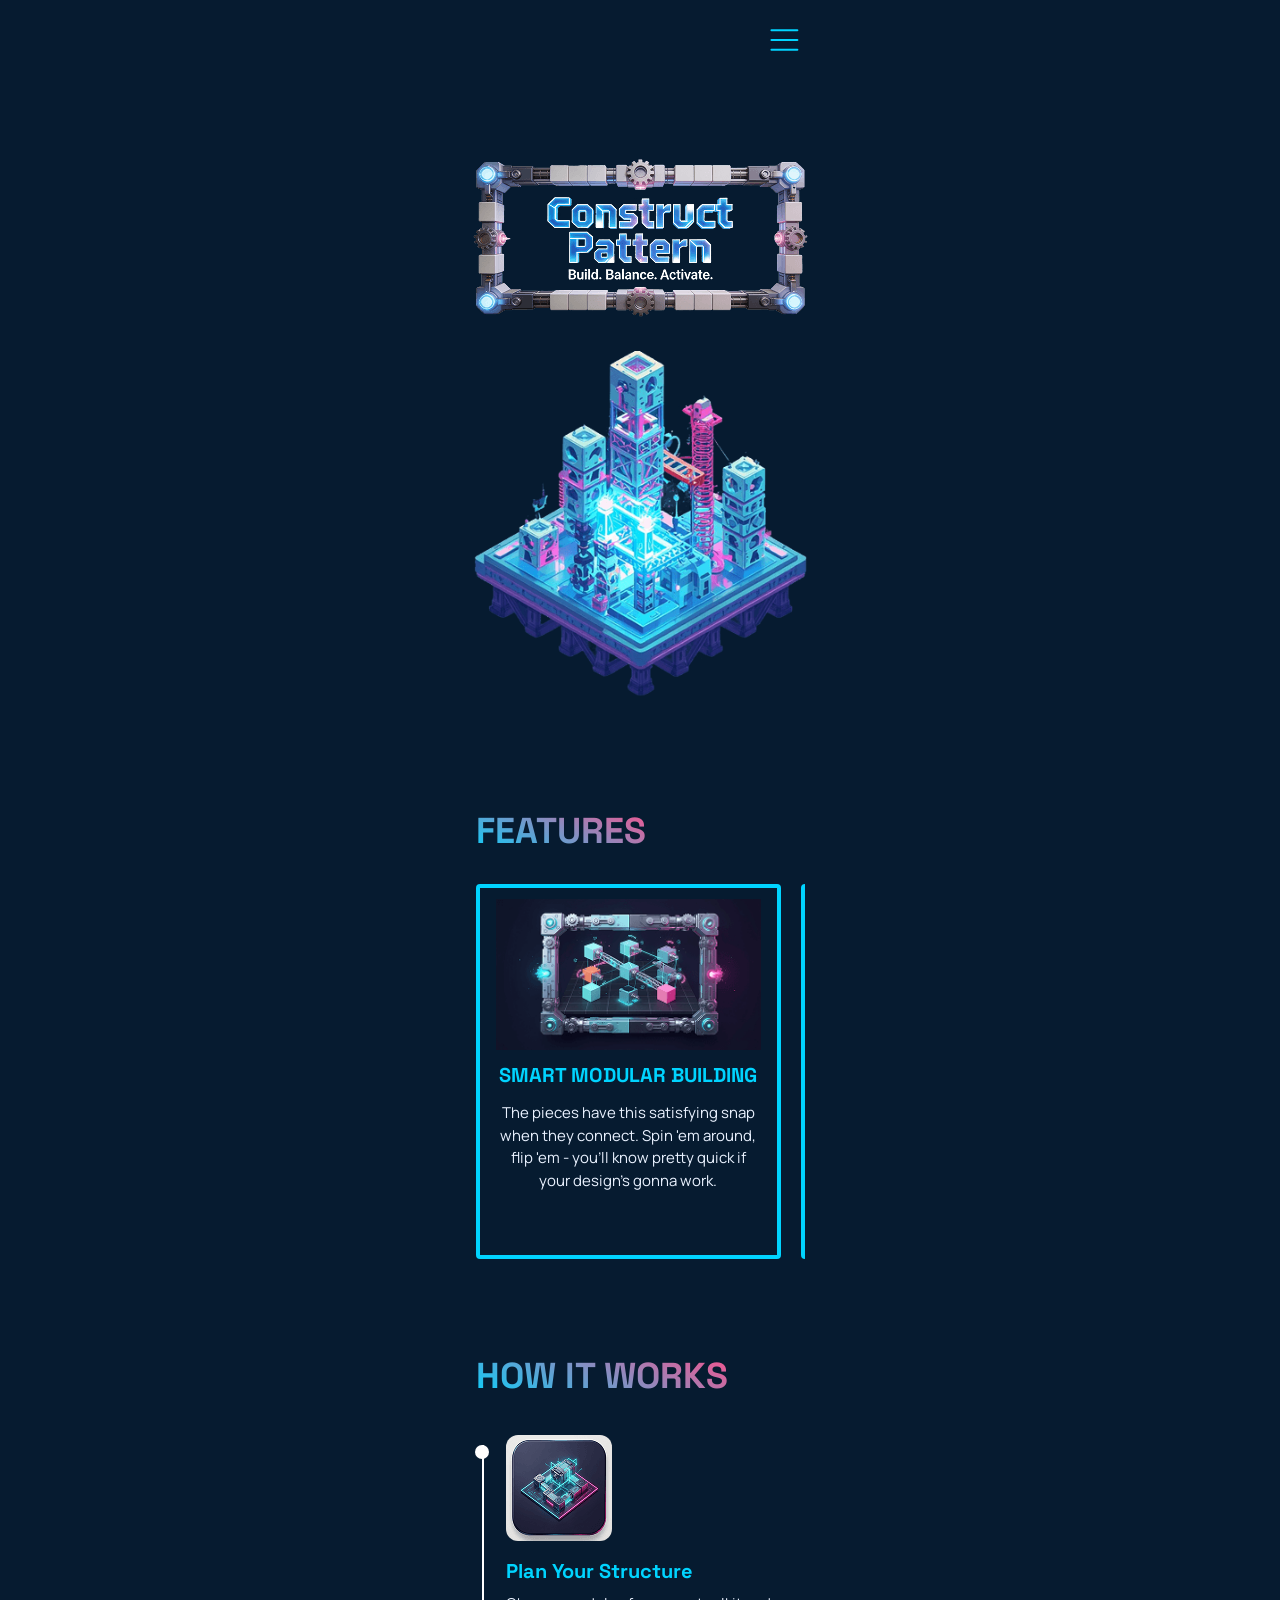
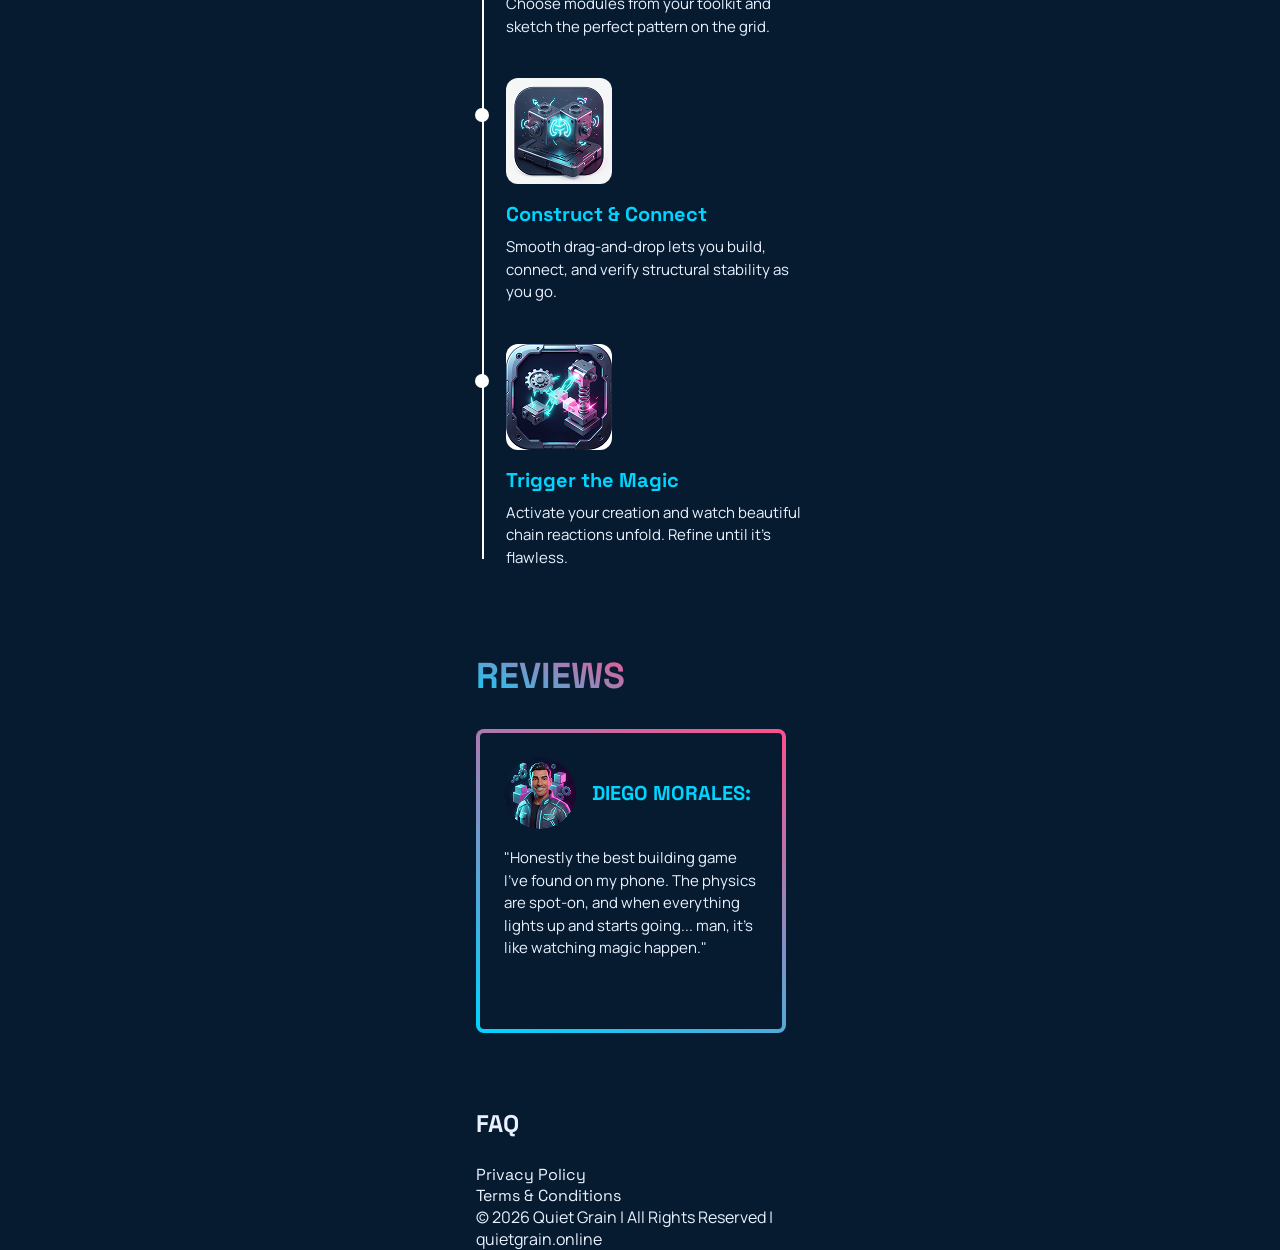
==== index.html @ 1b9777ab "Deploying to gh-pages from @ Yevhenii-Pavlushchenko/STP-12864@7afcbab48a605fea6e483d97438ab6ac7a235c" ====
<!doctype html>
<html lang="en">
  <head>
    <meta charset="UTF-8" />
    <link rel="icon" type="image/svg+xml" href="./favicon.svg" />
    <meta name="viewport" content="width=device-width, initial-scale=1.0" />
    <title>Construct Pattern</title>
    <meta
      name="description"
      content="Build, balance, and achieve in Construct Pattern! A physics-powered modular puzzle game with creative challenges and progressive tools. Start constructing now!"
    />

    <link rel="preconnect" href="https://fonts.googleapis.com" />
    <link rel="preconnect" href="https://fonts.gstatic.com" crossorigin />
    <link
      href="https://fonts.googleapis.com/css2?family=Manrope:wght@200..800&family=Space+Grotesk:wght@300..700&display=swap"
      rel="stylesheet"
    />

    <script type="module" crossorigin src="./index.js"></script>
    <link rel="stylesheet" crossorigin href="./assets/styles-nd6qrPd6.css">
  </head>
  <body data-scroll="true">
    <header class="hdr_header">
  <div class="container hdr_container">
    <button class="hdr_btn-burger" type="button" data-menu-open>
      <svg class="hdr_btn-burger-icon">
        <use href="./sprite.svg#icon-burger"></use>
      </svg>
    </button>
    <nav class="hdr_navigation">
      <ul class="hdr_list-navigation">
        <li class="hdr_item-navigation">
          <a href="#" class="hdr_item-nav-link">Home</a>
        </li>
        <li class="hdr_item-navigation">
          <a href="#about" class="hdr_item-nav-link">Features</a>
        </li>
        <li class="hdr_item-navigation">
          <a href="#how-it-works" class="hdr_item-nav-link">How it Works</a>
        </li>
        <li class="hdr_item-navigation">
          <a href="#features" class="hdr_item-nav-link">Revievs</a>
        </li>
        <li class="hdr_item-navigation">
          <a href="#faq" class="hdr_item-nav-link">FAQ</a>
        </li>
      </ul>
    </nav>
  </div>
</header>


    <main>
      <article class="hr_section">
  <div class="container hr_container">
    <h1 class="visually-hidden">
      Construct Pattern — Physics-powered Modular Puzzle Game
    </h1>

    <figure class="hr_logo-wrapper">
      <picture>
        <source
          media="(min-width: 1440px)"
          srcset="img/hero/logo.png 1x, img/hero/logo@2x.png 2x"
          width="542"
          height="260"
        />
        <img
          src="./img/hero/logo-mob.png"
          srcset="img/hero/logo-mob@2x.png 2x"
          alt="Construct Pattern - Build. Balance. Activate."
          class="hr_logo-img"
          loading="eager"
        />
      </picture>
    </figure>

    <figure class="hr_mob-plant-wrapper">
      <img
        src="./img/hero/hero-plant-mob.png"
        srcset="img/hero/hero-plant-mob@2x.png 2x"
        alt=""
        class="hr_bg-img"
        loading="eager"
      />
    </figure>

    <div class="hr_empty-column"></div>
  </div>
</article>

      <article id="features" class="feat_section">
  <div class="container feat_wrapper">
    <h2 class="feat_section-title">Features</h2>

    <div class="feat_slider-viewport">
      <div class="feat_slider-track">
        <!-- Карточка 1 -->
        <figure class="feat_card">
          <div class="feat_card-icon-wrap">
            <picture>
              <source
                srcset="img/features/feature1.png 1x, img/features/feature1@2x.png 2x"
              />
              <img
                src="/img/features/feature-1.png"
                alt="Smart Modular Building"
                class="feat_card-img"
              />
            </picture>
          </div>
          <figcaption class="feat_card-content">
            <h3 class="feat_card-title">Smart Modular Building</h3>
            <p class="feat_card-text">
              The pieces have this satisfying snap when they connect. Spin 'em
              around, flip 'em - you'll know pretty quick if your design's gonna
              work.
            </p>
          </figcaption>
        </figure>

        <!-- Карточка 2 -->
        <figure class="feat_card">
          <div class="feat_card-icon-wrap">
            <picture>
              <source
                srcset="img/features/feature2.png 1x, img/features/feature2@2x.png 2x"
              />
              <img
                src="./img/features/feature2.png"
                alt="Physics-Powered Patterns"
                class="feat_card-img"
              />
            </picture>
          </div>
          <figcaption class="feat_card-content">
            <h3 class="feat_card-title">Physics-Powered Patterns</h3>
            <p class="feat_card-text">
              Once you build something, it actually moves! Gears start spinning,
              dominoes topple over, and light beams set off the next part of
              your contraption.
            </p>
          </figcaption>
        </figure>

        <!-- Карточка 3 -->
        <figure class="feat_card">
          <div class="feat_card-icon-wrap">
            <picture>
              <source
                srcset="img/features/feature3.png 1x, img/features/feature3@2x.png 2x"
              />
              <img
                src="./img/features/feature3.png"
                alt="Creative Challenges"
                class="feat_card-img"
              />
            </picture>
          </div>
          <figcaption class="feat_card-content">
            <h3 class="feat_card-title">Creative <br />Challenges</h3>
            <p class="feat_card-text">
              You can either tackle the puzzle challenges or just mess around in
              free-build mode making whatever crazy patterns you want.
            </p>
          </figcaption>
        </figure>

        <!-- Карточка 4 -->
        <figure class="feat_card">
          <div class="feat_card-icon-wrap">
            <picture>
              <source
                srcset="img/features/feature4.png 1x, img/features/feature4@2x.png 2x"
              />
              <img
                src="./img/features/feature4.png"
                alt="Progressive Tool Unlock"
                class="feat_card-img"
              />
            </picture>
          </div>
          <figcaption class="feat_card-content">
            <h3 class="feat_card-title">Progressive Tool Unlock</h3>
            <p class="feat_card-text">
              Earn new modules like magnetic connectors, bouncy springs, and
              color-reactive tiles as you master each level.
            </p>
          </figcaption>
        </figure>
      </div>
    </div>
  </div>
</article>

      <article id="how-it-works" class="how_section">
  <div class="container how_wrapper">
    <h2 class="how_section-title">How it works</h2>

    <div class="how_timeline">
      <!-- Центральная линия таймлайна -->
      <div class="how_timeline-line"></div>

      <!-- Шаг 1 -->
      <div class="how_step how_step-1">
        <div class="how_step-dot"></div>
        <div class="how_step-block">
          <div class="how_step-img-wrap">
            <picture>
              <source
                srcset="img/how-it-works/how1.png 1x, img/how-it-works/how1@2x.png 2x"
              />
              <img
                src="./img/how-it-works/how1.png"
                alt="Plan Your Structure"
                class="how_step-img"
              />
            </picture>
          </div>
          <div class="how_step-content">
            <h3 class="how_step-title">Plan Your Structure</h3>
            <p class="how_step-text">
              Choose modules from your toolkit and sketch the perfect pattern on
              the grid.
            </p>
          </div>
        </div>
      </div>

      <!-- Шаг 2 -->
      <div class="how_step how_step-2">
        <div class="how_step-dot"></div>
        <div class="how_step-block">
          <div class="how_step-img-wrap">
            <picture>
              <source
                srcset="img/how-it-works/how2.png 1x, img/how-it-works/how2@2x.png 2x"
              />
              <img
                src="./img/how-it-works/how2.png"
                alt="Construct & Connect"
                class="how_step-img"
              />
            </picture>
          </div>
          <div class="how_step-content">
            <h3 class="how_step-title">Construct & Connect</h3>
            <p class="how_step-text">
              Smooth drag-and-drop lets you build, connect, and verify
              structural stability as you go.
            </p>
          </div>
        </div>
      </div>

      <!-- Шаг 3 -->
      <div class="how_step how_step-3">
        <div class="how_step-dot"></div>
        <div class="how_step-block">
          <div class="how_step-img-wrap">
            <picture>
              <source
                srcset="img/how-it-works/how3.png 1x, img/how-it-works/how3@2x.png 2x"
              />
              <img
                src="./img/how-it-works/how3.png"
                alt="Trigger the Magic"
                class="how_step-img"
              />
            </picture>
          </div>
          <div class="how_step-content">
            <h3 class="how_step-title">Trigger the Magic</h3>
            <p class="how_step-text">
              Activate your creation and watch beautiful chain reactions unfold.
              Refine until it's flawless.
            </p>
          </div>
        </div>
      </div>
    </div>
  </div>
</article>

      <article id="reviews" class="rev_section">
  <div class="container rev_wrapper">
    <h2 class="rev_section-title">Reviews</h2>

    <!-- Вьюпорт скрывает вылезающие карточки на мобилке -->
    <div class="rev_slider-viewport">
      <!-- Трек выстраивает их в линию на мобилке и в сетку на десктопе -->
      <div class="rev_slider-track">
        <!-- Карточка 1: Diego Morales -->
        <figure class="rev_card">
          <div class="rev_card-user">
            <div class="rev_card-avatar-wrap">
              <picture>
                <source
                  srcset="img/reviews/author1.png 1x, img/reviews/author1@2x.png 2x"
                />
                <img
                  src="./img/reviews/author1.png"
                  alt="Diego Morales"
                  class="rev_card-avatar"
                />
              </picture>
            </div>
            <h3 class="rev_card-username">Diego Morales:</h3>
          </div>
          <div class="rev_card-content">
            <p class="rev_card-text">
              "Honestly the best building game I've found on my phone. The
              physics are spot-on, and when everything lights up and starts
              going... man, it's like watching magic happen."
            </p>
          </div>
        </figure>

        <!-- Карточка 2: Aisha Khan -->
        <figure class="rev_card">
          <div class="rev_card-user">
            <div class="rev_card-avatar-wrap">
              <picture>
                <source
                  srcset="img/reviews/author2.png 1x, img/reviews/author2@2x.png 2x"
                />
                <img
                  src="./img/reviews/author2.png"
                  alt="Aisha Khan"
                  class="rev_card-avatar"
                />
              </picture>
            </div>
            <h3 class="rev_card-username">Aisha Khan:</h3>
          </div>
          <div class="rev_card-content">
            <p class="rev_card-text">
              "Hours disappear while building. Love how you can either solve
              puzzles or just build whatever you want. Every time you unlock
              something new, it's like Christmas morning - suddenly you've got
              all these new possibilities."
            </p>
          </div>
        </figure>

        <!-- Карточка 3: Liam Dubois -->
        <figure class="rev_card">
          <div class="rev_card-user">
            <div class="rev_card-avatar-wrap">
              <picture>
                <source
                  srcset="img/reviews/author3.png 1x, img/reviews/author3@2x.png 2x"
                />
                <img
                  src="./img/reviews/author3.png"
                  alt="Liam Dubois"
                  class="rev_card-avatar"
                />
              </picture>
            </div>
            <h3 class="rev_card-username">Liam Dubois:</h3>
          </div>
          <div class="rev_card-content">
            <p class="rev_card-text">
              "Beautiful and brainy. It's really pretty to look at, and you
              actually have to think through how things will work - kind of like
              being an engineer. My new favorite chill-yet-challenging game."
            </p>
          </div>
        </figure>

        <!-- Карточка 4: Noah Bennett -->
        <figure class="rev_card">
          <div class="rev_card-user">
            <div class="rev_card-avatar-wrap">
              <picture>
                <source
                  srcset="img/reviews/author4.png 1x, img/reviews/author4@2x.png 2x"
                />
                <img
                  src="./img/reviews/author4.png"
                  alt="Noah Bennett"
                  class="rev_card-avatar"
                />
              </picture>
            </div>
            <h3 class="rev_card-username">Noah Bennett:</h3>
          </div>
          <div class="rev_card-content">
            <p class="rev_card-text">
              "Every level feels like a clever invention. I keep telling myself
              I'll finish one puzzle, then suddenly I'm building another
              ridiculous machine. Watching every chain reaction work exactly as
              planned is incredibly satisfying."
            </p>
          </div>
        </figure>

        <!-- Карточка 5: Sofia Laurent -->
        <figure class="rev_card">
          <div class="rev_card-user">
            <div class="rev_card-avatar-wrap">
              <picture>
                <source
                  srcset="img/reviews/author5.png 1x, img/reviews/author5@2x.png 2x"
                />
                <img
                  src="./img/reviews/author5.png"
                  alt="Sofia Laurent"
                  class="rev_card-avatar"
                />
              </picture>
            </div>
            <h3 class="rev_card-username">Sofia Laurent:</h3>
          </div>
          <div class="rev_card-content">
            <p class="rev_card-text">
              "Perfect balance between creativity and logic. Nothing feels
              random here. Every module has a purpose, and experimenting with
              new combinations always rewards careful thinking without becoming
              frustrating or overwhelming."
            </p>
          </div>
        </figure>

        <!-- Карточка 6: Ethan Walker -->
        <figure class="rev_card">
          <div class="rev_card-user">
            <div class="rev_card-avatar-wrap">
              <picture>
                <source
                  srcset="img/reviews/author6.png 1x, img/reviews/author6@2x.png 2x"
                />
                <img
                  src="./img/reviews/author6.png"
                  alt="Ethan Walker"
                  class="rev_card-avatar"
                />
              </picture>
            </div>
            <h3 class="rev_card-username">Ethan Walker:</h3>
          </div>
          <div class="rev_card-content">
            <p class="rev_card-text">
              "The building system is ridiculously satisfying. Connecting
              pieces, testing ideas, making small adjustments, then finally
              watching the whole mechanism come alive never gets old. It's
              relaxing and surprisingly addictive."
            </p>
          </div>
        </figure>
      </div>
    </div>
  </div>
</article>

      <article id="faq" class="faq_section">
  <div class="container faq_wrapper">
    <h2 class="faq_section-title">FAQ</h2>
  </div>
</article>

    </main>

    <footer class="ftr_footer">
  <div class="container ftr_footer-wrapper">
    <span style="display: none">Generated: 2025-04-07, Hash: k39fd7x</span>

    <ul class="ftr_footer-list">
      <li class="ftr_footer-item">
        <a class="ftr_footer-link" href="./privacy-policy.html"
          >Privacy Policy</a
        >
      </li>
      <li class="ftr_footer-item">
        <a class="ftr_footer-link" href="./terms-conditions.html"
          >Terms & Conditions</a
        >
      </li>
    </ul>

    <p class="ftr_footer-copyright">
      <span class="ftr_footer-copy-main">
        © 2026 Quiet Grain | All Rights Reserved | quietgrain.online</span
      >
    </p>
  </div>
</footer>


    <div class="mm_mobile-menu" data-visible="close">
  <div class="container">
    <button class="mm_close-btn" type="button" data-menu-close>
      <svg class="mm_btn-close-icon">
        <use href="./sprite.svg#icon-close"></use>
      </svg>
    </button>
    <ul class="mm_list-navigation" data-menu-navigation>
      <li class="mm_item-navigation">
        <a href="#" class="mm_item-nav-link">Home</a>
      </li>
      <li class="mm_item-navigation">
        <a href="#features" class="mm_item-nav-link">features</a>
      </li>
      <li class="mm_item-navigation">
        <a href="#how-it-works" class="mm_item-nav-link">How it Works</a>
      </li>
      <li class="mm_item-navigation">
        <a href="#reviews" class="mm_item-nav-link">Reviews</a>
      </li>
      <li class="mm_item-navigation">
        <a href="#faq" class="mm_item-nav-link">FAQ</a>
      </li>
    </ul>
  </div>
</div>

  </body>
</html>
---- assets/styles-nd6qrPd6.css ----
h1,h2,h3,h4,h5,h6,p{margin:0}p:last-child{margin-bottom:0}ul{margin:0;padding:0;list-style:none}li{list-style-type:none}a{color:currentColor;text-decoration:none}button{font-family:inherit;cursor:pointer}img{display:block;max-width:100%;height:auto;object-fit:cover}address{font-style:normal}:root{--font-manrope: "Manrope",sans-serif;--font-space: "Space Grotesk", sans-serif;--background-color: #061b30;--text-color: #eaf2ff;--main-color: #00d4ff;--accent-color: #FF4F8A;font-synthesis:none;text-rendering:optimizeLegibility;-webkit-font-smoothing:antialiased;-moz-osx-font-smoothing:grayscale;-webkit-text-size-adjust:100%}*{box-sizing:border-box;padding:0;margin:0}html{scroll-behavior:smooth}body{min-height:100vh;margin:0;font-family:var(--font-manrope);background-color:var(--background-color);color:var(--text-color)}body[data-scroll=false]{overflow:hidden}@media only screen and (min-width: 1440px){body{padding-top:0}}main{flex-grow:1}article{padding:25px 0}@media only screen and (min-width: 1440px){article{padding:50px 0}}h1,h2,a,li{font-family:var(--font-space)}.visually-hidden{position:absolute;width:1px;height:1px;padding:0;margin:-1px;border:0;white-space:nowrap;clip:rect(0,0,0,0);clip-path:inset(50%);overflow:hidden}html{scroll-behavior:smooth;scroll-padding-top:50px}@media screen and (min-width: 1440px){html{scroll-padding-top:50px}}.container{min-width:320px;max-width:375px;margin:0 auto;padding:0 23px}@media only screen and (min-width: 1440px){.container{max-width:1440px;padding:0 108px}}:root{--swiper-theme-color: #007aff }:host{display:block;margin-left:auto;margin-right:auto;position:relative;z-index:1}.swiper{display:block;list-style:none;margin-left:auto;margin-right:auto;overflow:hidden;padding:0;position:relative;z-index:1}.swiper-vertical>.swiper-wrapper{flex-direction:column}.swiper-wrapper{box-sizing:initial;display:flex;height:100%;position:relative;transition-property:transform;transition-timing-function:var(--swiper-wrapper-transition-timing-function, initial);width:100%;z-index:1}.swiper-android .swiper-slide,.swiper-ios .swiper-slide,.swiper-wrapper{transform:translateZ(0)}.swiper-horizontal{touch-action:pan-y}.swiper-vertical{touch-action:pan-x}.swiper-slide{display:block;flex-shrink:0;height:100%;position:relative;transition-property:transform;width:100%}.swiper-slide-invisible-blank{visibility:hidden}.swiper-autoheight,.swiper-autoheight .swiper-slide{height:auto}.swiper-autoheight .swiper-wrapper{align-items:flex-start;transition-property:transform,height}.swiper-backface-hidden .swiper-slide{backface-visibility:hidden;transform:translateZ(0)}.swiper-3d.swiper-css-mode .swiper-wrapper{perspective:1200px}.swiper-3d .swiper-wrapper{transform-style:preserve-3d}.swiper-3d{perspective:1200px}.swiper-3d .swiper-cube-shadow,.swiper-3d .swiper-slide{transform-style:preserve-3d}.swiper-css-mode>.swiper-wrapper{overflow:auto;scrollbar-width:none;-ms-overflow-style:none}.swiper-css-mode>.swiper-wrapper::-webkit-scrollbar{display:none}.swiper-css-mode>.swiper-wrapper>.swiper-slide{scroll-snap-align:start start}.swiper-css-mode.swiper-horizontal>.swiper-wrapper{scroll-snap-type:x mandatory}.swiper-css-mode.swiper-horizontal>.swiper-wrapper>.swiper-slide:first-child{margin-inline-start:var(--swiper-slides-offset-before);scroll-margin-inline-start:var(--swiper-slides-offset-before)}.swiper-css-mode.swiper-horizontal>.swiper-wrapper>.swiper-slide:last-child{margin-inline-end:var(--swiper-slides-offset-after)}.swiper-css-mode.swiper-vertical>.swiper-wrapper{scroll-snap-type:y mandatory}.swiper-css-mode.swiper-vertical>.swiper-wrapper>.swiper-slide:first-child{margin-block-start:var(--swiper-slides-offset-before);scroll-margin-block-start:var(--swiper-slides-offset-before)}.swiper-css-mode.swiper-vertical>.swiper-wrapper>.swiper-slide:last-child{margin-block-end:var(--swiper-slides-offset-after)}.swiper-css-mode.swiper-free-mode>.swiper-wrapper{scroll-snap-type:none}.swiper-css-mode.swiper-free-mode>.swiper-wrapper>.swiper-slide{scroll-snap-align:none}.swiper-css-mode.swiper-centered>.swiper-wrapper:before{content:"";flex-shrink:0;order:9999}.swiper-css-mode.swiper-centered>.swiper-wrapper>.swiper-slide{scroll-snap-align:center center;scroll-snap-stop:always}.swiper-css-mode.swiper-centered.swiper-horizontal>.swiper-wrapper>.swiper-slide:first-child{margin-inline-start:var(--swiper-centered-offset-before)}.swiper-css-mode.swiper-centered.swiper-horizontal>.swiper-wrapper:before{height:100%;min-height:1px;width:var(--swiper-centered-offset-after)}.swiper-css-mode.swiper-centered.swiper-vertical>.swiper-wrapper>.swiper-slide:first-child{margin-block-start:var(--swiper-centered-offset-before)}.swiper-css-mode.swiper-centered.swiper-vertical>.swiper-wrapper:before{height:var(--swiper-centered-offset-after);min-width:1px;width:100%}.swiper-3d .swiper-slide-shadow,.swiper-3d .swiper-slide-shadow-bottom,.swiper-3d .swiper-slide-shadow-left,.swiper-3d .swiper-slide-shadow-right,.swiper-3d .swiper-slide-shadow-top{height:100%;left:0;pointer-events:none;position:absolute;top:0;width:100%;z-index:10}.swiper-3d .swiper-slide-shadow{background:#00000026}.swiper-3d .swiper-slide-shadow-left{background-image:linear-gradient(270deg,#00000080,#0000)}.swiper-3d .swiper-slide-shadow-right{background-image:linear-gradient(90deg,#00000080,#0000)}.swiper-3d .swiper-slide-shadow-top{background-image:linear-gradient(0deg,#00000080,#0000)}.swiper-3d .swiper-slide-shadow-bottom{background-image:linear-gradient(180deg,#00000080,#0000)}.swiper-lazy-preloader{border:4px solid var(--swiper-preloader-color, var(--swiper-theme-color));border-radius:50%;border-top:4px solid #0000;box-sizing:border-box;height:42px;left:50%;margin-left:-21px;margin-top:-21px;position:absolute;top:50%;transform-origin:50%;width:42px;z-index:10}.swiper-watch-progress .swiper-slide-visible .swiper-lazy-preloader,.swiper:not(.swiper-watch-progress) .swiper-lazy-preloader{animation:swiper-preloader-spin 1s linear infinite}.swiper-lazy-preloader-white{--swiper-preloader-color: #fff }.swiper-lazy-preloader-black{--swiper-preloader-color: #000 }@keyframes swiper-preloader-spin{0%{transform:rotate(0)}to{transform:rotate(1turn)}}.swiper-virtual .swiper-slide{-webkit-backface-visibility:hidden;transform:translateZ(0)}.swiper-virtual.swiper-css-mode .swiper-wrapper:after{content:"";left:0;pointer-events:none;position:absolute;top:0}.swiper-virtual.swiper-css-mode.swiper-horizontal .swiper-wrapper:after{height:1px;width:var(--swiper-virtual-size)}.swiper-virtual.swiper-css-mode.swiper-vertical .swiper-wrapper:after{height:var(--swiper-virtual-size);width:1px}:root{--swiper-navigation-size: 44px }.swiper-button-next,.swiper-button-prev{align-items:center;color:var(--swiper-navigation-color, var(--swiper-theme-color));cursor:pointer;display:flex;height:var(--swiper-navigation-size);justify-content:center;position:absolute;width:var(--swiper-navigation-size);z-index:10}.swiper-button-next.swiper-button-disabled,.swiper-button-prev.swiper-button-disabled{cursor:auto;opacity:.35;pointer-events:none}.swiper-button-next.swiper-button-hidden,.swiper-button-prev.swiper-button-hidden{cursor:auto;opacity:0;pointer-events:none}.swiper-navigation-disabled .swiper-button-next,.swiper-navigation-disabled .swiper-button-prev{display:none!important}.swiper-button-next ::slotted(svg),.swiper-button-next svg,.swiper-button-prev ::slotted(svg),.swiper-button-prev svg{height:100%;object-fit:contain;transform-origin:center;width:100%;fill:currentColor;pointer-events:none}.swiper-button-lock{display:none}.swiper-button-next,.swiper-button-prev{margin-top:calc(0px - var(--swiper-navigation-size)/2);top:var(--swiper-navigation-top-offset, 50%)}.swiper-button-prev{left:var(--swiper-navigation-sides-offset, 4px);right:auto}.swiper-button-prev .swiper-navigation-icon,.swiper-button-prev ::slotted(.swiper-navigation-icon){transform:rotate(180deg)}.swiper-button-next{left:auto;right:var(--swiper-navigation-sides-offset, 4px)}.swiper-horizontal .swiper-button-next,.swiper-horizontal .swiper-button-prev,.swiper-horizontal~.swiper-button-next,.swiper-horizontal~.swiper-button-prev{margin-left:0;margin-top:calc(0px - var(--swiper-navigation-size)/2);top:var(--swiper-navigation-top-offset, 50%)}.swiper-horizontal.swiper-rtl .swiper-button-next,.swiper-horizontal.swiper-rtl~.swiper-button-next,.swiper-horizontal~.swiper-button-prev,.swiper-horizontal .swiper-button-prev{left:var(--swiper-navigation-sides-offset, 4px);right:auto}.swiper-horizontal.swiper-rtl .swiper-button-prev,.swiper-horizontal.swiper-rtl~.swiper-button-prev,.swiper-horizontal~.swiper-button-next,.swiper-horizontal .swiper-button-next{left:auto;right:var(--swiper-navigation-sides-offset, 4px)}.swiper-horizontal.swiper-rtl .swiper-button-next .swiper-navigation-icon,.swiper-horizontal.swiper-rtl .swiper-button-next ::slotted(.swiper-navigation-icon),.swiper-horizontal.swiper-rtl~.swiper-button-next .swiper-navigation-icon,.swiper-horizontal.swiper-rtl~.swiper-button-next ::slotted(.swiper-navigation-icon),.swiper-horizontal~.swiper-button-prev .swiper-navigation-icon,.swiper-horizontal~.swiper-button-prev ::slotted(.swiper-navigation-icon),.swiper-horizontal .swiper-button-prev .swiper-navigation-icon,.swiper-horizontal .swiper-button-prev ::slotted(.swiper-navigation-icon){transform:rotate(180deg)}.swiper-horizontal.swiper-rtl .swiper-button-prev .swiper-navigation-icon,.swiper-horizontal.swiper-rtl .swiper-button-prev ::slotted(.swiper-navigation-icon),.swiper-horizontal.swiper-rtl~.swiper-button-prev .swiper-navigation-icon,.swiper-horizontal.swiper-rtl~.swiper-button-prev ::slotted(.swiper-navigation-icon){transform:rotate(0)}.swiper-vertical .swiper-button-next,.swiper-vertical .swiper-button-prev,.swiper-vertical~.swiper-button-next,.swiper-vertical~.swiper-button-prev{left:var(--swiper-navigation-top-offset, 50%);margin-left:calc(0px - var(--swiper-navigation-size)/2);margin-top:0;right:auto}.swiper-vertical .swiper-button-prev,.swiper-vertical~.swiper-button-prev{bottom:auto;top:var(--swiper-navigation-sides-offset, 4px)}.swiper-vertical .swiper-button-prev .swiper-navigation-icon,.swiper-vertical .swiper-button-prev ::slotted(.swiper-navigation-icon),.swiper-vertical~.swiper-button-prev .swiper-navigation-icon,.swiper-vertical~.swiper-button-prev ::slotted(.swiper-navigation-icon){transform:rotate(-90deg)}.swiper-vertical .swiper-button-next,.swiper-vertical~.swiper-button-next{bottom:var(--swiper-navigation-sides-offset, 4px);top:auto}.swiper-vertical .swiper-button-next .swiper-navigation-icon,.swiper-vertical .swiper-button-next ::slotted(.swiper-navigation-icon),.swiper-vertical~.swiper-button-next .swiper-navigation-icon,.swiper-vertical~.swiper-button-next ::slotted(.swiper-navigation-icon){transform:rotate(90deg)}.swiper-pagination{position:absolute;text-align:center;transform:translateZ(0);transition:opacity .3s;z-index:10}.swiper-pagination.swiper-pagination-hidden{opacity:0}.swiper-pagination.swiper-pagination-disabled,.swiper-pagination-disabled>.swiper-pagination{display:none!important}.swiper-horizontal>.swiper-pagination-bullets,.swiper-pagination-bullets.swiper-pagination-horizontal,.swiper-pagination-custom,.swiper-pagination-fraction{bottom:var(--swiper-pagination-bottom, 8px);left:0;top:var(--swiper-pagination-top, auto);width:100%}.swiper-pagination-bullets-dynamic{font-size:0;overflow:hidden}.swiper-pagination-bullets-dynamic .swiper-pagination-bullet{position:relative;transform:scale(.33)}.swiper-pagination-bullets-dynamic .swiper-pagination-bullet-active,.swiper-pagination-bullets-dynamic .swiper-pagination-bullet-active-main{transform:scale(1)}.swiper-pagination-bullets-dynamic .swiper-pagination-bullet-active-prev{transform:scale(.66)}.swiper-pagination-bullets-dynamic .swiper-pagination-bullet-active-prev-prev{transform:scale(.33)}.swiper-pagination-bullets-dynamic .swiper-pagination-bullet-active-next{transform:scale(.66)}.swiper-pagination-bullets-dynamic .swiper-pagination-bullet-active-next-next{transform:scale(.33)}.swiper-pagination-bullet{background:var(--swiper-pagination-bullet-inactive-color, #000);border-radius:var(--swiper-pagination-bullet-border-radius, 50%);display:inline-block;height:var(--swiper-pagination-bullet-height, var(--swiper-pagination-bullet-size, 8px));opacity:var(--swiper-pagination-bullet-inactive-opacity, .2);width:var(--swiper-pagination-bullet-width, var(--swiper-pagination-bullet-size, 8px))}button.swiper-pagination-bullet{-webkit-appearance:none;-moz-appearance:none;appearance:none;border:none;box-shadow:none;margin:0;padding:0}.swiper-pagination-clickable .swiper-pagination-bullet{cursor:pointer}.swiper-pagination-bullet:only-child{display:none!important}.swiper-pagination-bullet-active{background:var(--swiper-pagination-color, var(--swiper-theme-color));opacity:var(--swiper-pagination-bullet-opacity, 1)}.swiper-pagination-vertical.swiper-pagination-bullets,.swiper-vertical>.swiper-pagination-bullets{left:var(--swiper-pagination-left, auto);right:var(--swiper-pagination-right, 8px);top:50%;transform:translate3d(0,-50%,0)}.swiper-pagination-vertical.swiper-pagination-bullets .swiper-pagination-bullet,.swiper-vertical>.swiper-pagination-bullets .swiper-pagination-bullet{display:block;margin:var(--swiper-pagination-bullet-vertical-gap, 6px) 0}.swiper-pagination-vertical.swiper-pagination-bullets.swiper-pagination-bullets-dynamic,.swiper-vertical>.swiper-pagination-bullets.swiper-pagination-bullets-dynamic{top:50%;transform:translateY(-50%);width:8px}.swiper-pagination-vertical.swiper-pagination-bullets.swiper-pagination-bullets-dynamic .swiper-pagination-bullet,.swiper-vertical>.swiper-pagination-bullets.swiper-pagination-bullets-dynamic .swiper-pagination-bullet{display:inline-block;transition:transform .2s,top .2s}.swiper-horizontal>.swiper-pagination-bullets .swiper-pagination-bullet,.swiper-pagination-horizontal.swiper-pagination-bullets .swiper-pagination-bullet{margin:0 var(--swiper-pagination-bullet-horizontal-gap, 4px)}.swiper-horizontal>.swiper-pagination-bullets.swiper-pagination-bullets-dynamic,.swiper-pagination-horizontal.swiper-pagination-bullets.swiper-pagination-bullets-dynamic{left:50%;transform:translate(-50%);white-space:nowrap}.swiper-horizontal>.swiper-pagination-bullets.swiper-pagination-bullets-dynamic .swiper-pagination-bullet,.swiper-pagination-horizontal.swiper-pagination-bullets.swiper-pagination-bullets-dynamic .swiper-pagination-bullet{transition:transform .2s,left .2s}.swiper-horizontal.swiper-rtl>.swiper-pagination-bullets-dynamic .swiper-pagination-bullet{transition:transform .2s,right .2s}.swiper-pagination-fraction{color:var(--swiper-pagination-fraction-color, inherit)}.swiper-pagination-progressbar{background:var(--swiper-pagination-progressbar-bg-color, #00000040);position:absolute}.swiper-pagination-progressbar .swiper-pagination-progressbar-fill{background:var(--swiper-pagination-color, var(--swiper-theme-color));height:100%;left:0;position:absolute;top:0;transform:scale(0);transform-origin:left top;width:100%}.swiper-rtl .swiper-pagination-progressbar .swiper-pagination-progressbar-fill{transform-origin:right top}.swiper-pagination-progressbar.swiper-pagination-horizontal,.swiper-pagination-progressbar.swiper-pagination-vertical.swiper-pagination-progressbar-opposite,.swiper-horizontal>.swiper-pagination-progressbar,.swiper-vertical>.swiper-pagination-progressbar.swiper-pagination-progressbar-opposite{height:var(--swiper-pagination-progressbar-size, 4px);left:0;top:0;width:100%}.swiper-pagination-progressbar.swiper-pagination-horizontal.swiper-pagination-progressbar-opposite,.swiper-pagination-progressbar.swiper-pagination-vertical,.swiper-horizontal>.swiper-pagination-progressbar.swiper-pagination-progressbar-opposite,.swiper-vertical>.swiper-pagination-progressbar{height:100%;left:0;top:0;width:var(--swiper-pagination-progressbar-size, 4px)}.swiper-pagination-lock{display:none}.swiper-scrollbar{background:var(--swiper-scrollbar-bg-color, #0000001a);border-radius:var(--swiper-scrollbar-border-radius, 10px);position:relative;touch-action:none}.swiper-scrollbar.swiper-scrollbar-disabled,.swiper-scrollbar-disabled>.swiper-scrollbar{display:none!important}.swiper-scrollbar.swiper-scrollbar-horizontal,.swiper-horizontal>.swiper-scrollbar{bottom:var(--swiper-scrollbar-bottom, 4px);height:var(--swiper-scrollbar-size, 4px);left:var(--swiper-scrollbar-sides-offset, 1%);position:absolute;top:var(--swiper-scrollbar-top, auto);width:calc(100% - var(--swiper-scrollbar-sides-offset, 1%)*2);z-index:50}.swiper-scrollbar.swiper-scrollbar-vertical,.swiper-vertical>.swiper-scrollbar{height:calc(100% - var(--swiper-scrollbar-sides-offset, 1%)*2);left:var(--swiper-scrollbar-left, auto);position:absolute;right:var(--swiper-scrollbar-right, 4px);top:var(--swiper-scrollbar-sides-offset, 1%);width:var(--swiper-scrollbar-size, 4px);z-index:50}.swiper-scrollbar-drag{background:var(--swiper-scrollbar-drag-bg-color, #00000080);border-radius:var(--swiper-scrollbar-border-radius, 10px);height:100%;left:0;position:relative;top:0;width:100%}.swiper-scrollbar-cursor-drag{cursor:move}.swiper-scrollbar-lock{display:none}.swiper-zoom-container{align-items:center;display:flex;height:100%;justify-content:center;text-align:center;width:100%}.swiper-zoom-container>canvas,.swiper-zoom-container>img,.swiper-zoom-container>svg{max-height:100%;max-width:100%;object-fit:contain}.swiper-slide-zoomed{cursor:move;touch-action:none}.swiper .swiper-notification{left:0;opacity:0;pointer-events:none;position:absolute;top:0;z-index:-1000}.swiper-free-mode>.swiper-wrapper{margin:0 auto;transition-timing-function:ease-out}.swiper-grid>.swiper-wrapper{flex-wrap:wrap}.swiper-grid-column>.swiper-wrapper{flex-direction:column;flex-wrap:wrap}.swiper-fade.swiper-free-mode .swiper-slide{transition-timing-function:ease-out}.swiper-fade .swiper-slide{pointer-events:none;transition-property:opacity}.swiper-fade .swiper-slide .swiper-slide{pointer-events:none}.swiper-fade .swiper-slide-active,.swiper-fade .swiper-slide-active .swiper-slide-active{pointer-events:auto}.swiper.swiper-cube{overflow:visible}.swiper-cube .swiper-slide{backface-visibility:hidden;height:100%;pointer-events:none;transform-origin:0 0;visibility:hidden;width:100%;z-index:1}.swiper-cube .swiper-slide .swiper-slide{pointer-events:none}.swiper-cube.swiper-rtl .swiper-slide{transform-origin:100% 0}.swiper-cube .swiper-slide-active,.swiper-cube .swiper-slide-active .swiper-slide-active{pointer-events:auto}.swiper-cube .swiper-slide-active,.swiper-cube .swiper-slide-next,.swiper-cube .swiper-slide-prev{pointer-events:auto;visibility:visible}.swiper-cube .swiper-cube-shadow{bottom:0;height:100%;left:0;opacity:.6;position:absolute;width:100%;z-index:0}.swiper-cube .swiper-cube-shadow:before{background:#000;bottom:0;content:"";filter:blur(50px);left:0;position:absolute;right:0;top:0}.swiper-cube .swiper-slide-next+.swiper-slide{pointer-events:auto;visibility:visible}.swiper-cube .swiper-slide-shadow-cube.swiper-slide-shadow-bottom,.swiper-cube .swiper-slide-shadow-cube.swiper-slide-shadow-left,.swiper-cube .swiper-slide-shadow-cube.swiper-slide-shadow-right,.swiper-cube .swiper-slide-shadow-cube.swiper-slide-shadow-top{backface-visibility:hidden;z-index:0}.swiper.swiper-flip{overflow:visible}.swiper-flip .swiper-slide{backface-visibility:hidden;pointer-events:none;z-index:1}.swiper-flip .swiper-slide .swiper-slide{pointer-events:none}.swiper-flip .swiper-slide-active,.swiper-flip .swiper-slide-active .swiper-slide-active{pointer-events:auto}.swiper-flip .swiper-slide-shadow-flip.swiper-slide-shadow-bottom,.swiper-flip .swiper-slide-shadow-flip.swiper-slide-shadow-left,.swiper-flip .swiper-slide-shadow-flip.swiper-slide-shadow-right,.swiper-flip .swiper-slide-shadow-flip.swiper-slide-shadow-top{backface-visibility:hidden;z-index:0}.swiper-creative .swiper-slide{backface-visibility:hidden;overflow:hidden;transition-property:transform,opacity,height}.swiper.swiper-cards{overflow:visible}.swiper-cards .swiper-slide{backface-visibility:hidden;overflow:hidden;transform-origin:center bottom}.hdr_header{position:fixed;top:0;left:0;padding-top:20px;width:100%;margin:0 auto;z-index:1000}.hdr_container{display:flex;align-items:center;justify-content:flex-end}.hdr_btn-burger{display:block;width:40px;height:40px;background-color:transparent;border:none;outline:none;padding:0;cursor:pointer;color:var(--main-color);transition:color .3s ease}.hdr_btn-burger svg{width:100%;height:100%;stroke:currentColor;fill:none}.hdr_btn-burger:hover,.hdr_btn-burger:focus-visible,.hdr_btn-burger:active{color:var(--accent-color)}.hdr_navigation{display:none}@media only screen and (min-width: 1440px){.hdr_container{justify-content:center}.hdr_btn-burger{display:none}.hdr_navigation{display:block;width:100%}.hdr_list-navigation{display:flex;align-items:center;justify-content:space-between;width:100%;margin:0;padding:0;list-style:none}.hdr_item-navigation{flex:0 1 auto}.hdr_item-nav-link{font-family:var(--font-manrope);font-size:16px;font-weight:400;text-transform:uppercase;line-height:1.5;letter-spacing:.05em;color:var(--text-color);transition:color .3s ease}.hdr_item-nav-link:hover,.hdr_item-nav-link:focus-visible,.hdr_item-nav-link:active{color:var(--accent-color, #00e5ff)}}.hr_section{background-color:var(--background-color, #041224);overflow:hidden;width:100%;padding-top:118px}@media only screen and (min-width: 1440px){.hr_section{min-height:823px;padding-top:0;display:flex;align-items:center;background-image:url(../img/hero/hero-bcg.png);background-repeat:no-repeat;background-size:cover;background-position:right center}@media (-webkit-min-device-pixel-ratio: 2),(min-resolution: 192dpi){.hr_section{background-image:url(../img/hero/hero-bcg@2x.png)}}}.hr_container{display:flex;flex-direction:column;align-items:center;justify-content:center;padding:40px 20px;gap:32px}@media only screen and (min-width: 1440px){.hr_container{flex-direction:row;justify-content:space-between;width:100%;padding:0 20px;gap:0}}.hr_logo-wrapper{margin:0;padding:0;width:100%;display:flex;justify-content:center;align-items:center}@media only screen and (min-width: 1440px){.hr_logo-wrapper{padding-left:88px;width:50%;justify-content:flex-start}}.hr_logo-img{display:block;max-width:340px;height:auto;width:100%}@media only screen and (min-width: 1440px){.hr_logo-img{max-width:542px}}.hr_mob-plant-wrapper{margin:0;padding:0;width:100%;display:flex;justify-content:center;align-items:center}@media only screen and (min-width: 1440px){.hr_mob-plant-wrapper{display:none}}.hr_bg-img{display:block;width:100%;max-width:100%;height:auto}.hr_empty-column{display:none}@media only screen and (min-width: 1440px){.hr_empty-column{display:block;width:50%}}.feat_section{background-color:var(--background-color, #041224);padding:40px 0;width:100%}@media only screen and (min-width: 1440px){.feat_section{padding:75px 0}}.feat_wrapper{display:flex;flex-direction:column}.feat_section-title{font-family:Space Grotesk,sans-serif;font-weight:700;font-size:36px;line-height:1.5;text-transform:uppercase;margin-bottom:26px;width:fit-content;background:linear-gradient(25deg,#00d4ff,#ff4f8a);background-clip:text;-webkit-background-clip:text;-webkit-text-fill-color:transparent}@media only screen and (min-width: 1440px){.feat_section-title{margin-bottom:28px}}.feat_slider-viewport{width:100%;overflow:hidden}.feat_slider-track{display:flex;gap:20px;overflow-x:auto;scroll-snap-type:x mandatory;scrollbar-width:none;padding-bottom:10px}.feat_slider-track::-webkit-scrollbar{display:none}@media only screen and (min-width: 1440px){.feat_slider-track{overflow-x:visible;scroll-snap-type:none;justify-content:space-between;padding-bottom:0}}.feat_card{margin:0;flex:0 0 305px;width:305px;height:375px;scroll-snap-align:start;box-sizing:border-box;border:4px solid var(--main-color,);border-radius:4px;padding:16px;display:flex;flex-direction:column;align-items:center;text-align:center}@media only screen and (min-width: 1440px){.feat_card{flex:0 1 calc(25% - 15px)}}.feat_card-icon-wrap{width:100%;height:140px;display:flex;justify-content:center;align-items:center;margin-bottom:16px}.feat_card-img{max-height:100%;max-width:100%;object-fit:contain}.feat_card-content{display:flex;flex-direction:column;gap:12px}.feat_card-title{font-family:var(--font-space);font-size:20px;line-height:1.5;font-weight:700;color:var(--main-color, #00e5ff);text-transform:uppercase}.feat_card-text{font-size:15px;line-height:1.5;color:var(--text-color, #ffffff)}.how_section{background-color:var(--background-color, #041224);padding:40px 0;width:100%}.how_wrapper{display:flex;flex-direction:column}.how_section-title{font-family:Space Grotesk,sans-serif;font-weight:700;font-size:36px;line-height:1.5;text-transform:uppercase;margin-bottom:32px;width:fit-content;background:linear-gradient(25deg,#00d4ff,#ff4f8a);background-clip:text;-webkit-background-clip:text;-webkit-text-fill-color:transparent}.how_timeline{position:relative;display:flex;flex-direction:column;gap:40px;padding-left:30px}.how_timeline-line{position:absolute;left:6px;top:10px;bottom:10px;width:2px;background-color:#fff}.how_step{position:relative;display:flex;flex-direction:column}.how_step-dot{position:absolute;left:-28px;top:10px;width:14px;height:14px;background-color:#fff;border-radius:50%;transform:translate(-3px);z-index:2}.how_step-2 .how_step-dot,.how_step-3 .how_step-dot{top:30px}@media screen and (min-width:1440px){.how_step-2 .how_step-dot,.how_step-3 .how_step-dot{top:-40px}}.how_step-block{display:flex;flex-direction:column;gap:16px}.how_step-img-wrap{width:106px;height:106px;flex-shrink:0;border-radius:12px;overflow:hidden}.how_step-img{width:100%;height:100%;object-fit:cover}.how_step-content{display:flex;flex-direction:column;gap:8px}.how_step-title{font-family:var(--font-space, "Space Grotesk", sans-serif);font-size:20px;line-height:1.4;font-weight:700;color:var(--main-color, #00e5ff)}.how_step-text{font-size:15px;line-height:1.5;color:var(--text-color, #ffffff);margin:0}@media only screen and (min-width: 1440px){.how_section{padding:75px 0}.how_section-title{margin-bottom:60px}.how_timeline{display:grid;grid-template-columns:repeat(3,1fr);gap:48px;padding-left:0;padding-top:180px;padding-bottom:180px}.how_timeline-line{left:0;right:0;top:140px;width:100%;height:2px}.how_step{align-items:center;position:relative}.how_step-dot{width:28px;height:28px;left:50%;top:-40px;transform:translate(-50%,-50%)}.how_step-block{position:absolute;width:100%;max-width:360px;flex-direction:row;text-align:left;align-items:flex-start}.how_step-1 .how_step-block,.how_step-3 .how_step-block{top:-12px}.how_step-2 .how_step-block{bottom:68px}.how_step-1 .how_step-dot{left:0}.how_step-2 .how_step-dot{top:-38px}.how_step-3 .how_step-dot{left:370px}}.rev_section{background-color:var(--background-color, #041224);padding:40px 0;width:100%}.rev_wrapper{display:flex;flex-direction:column}.rev_section-title{font-family:Space Grotesk,sans-serif;font-weight:700;font-size:36px;line-height:1.5;text-transform:uppercase;margin-bottom:26px;width:fit-content;background:linear-gradient(25deg,#00d4ff,#ff4f8a);background-clip:text;-webkit-background-clip:text;-webkit-text-fill-color:transparent}.rev_slider-viewport{width:100%;overflow:hidden}.rev_slider-track{display:flex!important;flex-direction:row!important;flex-wrap:nowrap!important;gap:20px!important;overflow-x:auto!important;scroll-snap-type:x mandatory!important;scrollbar-width:none;padding-bottom:10px}.rev_slider-track::-webkit-scrollbar{display:none}.rev_card{margin:0;flex:0 0 310px!important;width:310px!important;height:304px!important;scroll-snap-align:start!important;box-sizing:border-box;padding:24px;display:flex;flex-direction:column;gap:18px;border-radius:8px;border:4px solid transparent;background:linear-gradient(var(--background-color, #041224),var(--background-color, #041224)) padding-box,linear-gradient(25deg,var(--main-color, #00e5ff) 0%,var(--accent-color, #ff4f8a) 100%) border-box}.rev_card-user{display:flex;align-items:center;gap:16px}.rev_card-avatar-wrap{width:72px;height:72px;border-radius:50%;overflow:hidden;flex-shrink:0}.rev_card-avatar{width:100%;height:100%;object-fit:cover}.rev_card-username{font-family:var(--font-space, "Space Grotesk", sans-serif);font-size:20px;line-height:1.5;font-weight:700;color:var(--main-color, #00e5ff);text-transform:uppercase;margin:0}.rev_card-content{display:flex;flex-direction:column}.rev_card-text{font-size:15px;line-height:1.5;color:var(--text-color, #ffffff);margin:0}@media only screen and (min-width: 1440px){.rev_section{padding:75px 0}.rev_section-title{margin-bottom:28px}.rev_slider-track{display:grid!important;grid-template-columns:repeat(3,1fr)!important;gap:24px!important;overflow-x:visible!important;scroll-snap-type:none!important;padding-bottom:0}.rev_card{flex:none!important;width:100%!important;max-width:413.33px!important;height:266px!important}}.mm_mobile-menu{padding:20px 0 24px;position:fixed;top:0;right:0;bottom:0;left:0;z-index:1000;width:100%;height:100%;background-color:var(--background-color);background-repeat:no-repeat;background-size:cover;background-position:center;display:flex;align-items:center;justify-content:center;opacity:0;pointer-events:none;transition:opacity .3s ease-out}.mm_mobile-menu .container{width:100%;max-width:320px;display:flex;flex-direction:column}.mm_mobile-menu[data-visible=close]{opacity:0;pointer-events:none}.mm_mobile-menu[data-visible=open]{opacity:1;pointer-events:auto}.mm_close-btn{position:absolute;top:20px;right:20px;display:block;width:40px;height:40px;background-color:transparent;border:none;margin-left:auto;outline:none;color:var(--main-color);transition:color .3s ease-in}.mm_close-btn svg{stroke:currentColor;fill:none}.mm_close-btn:hover,.mm_close-btn:focus-visible,.mm_close-btn:active{color:#ff4f8a}.mm_btn-close-icon{width:40px;height:40px}.mm_list-navigation{margin-top:20px;display:flex;flex-direction:column;justify-content:center;align-items:center;gap:24px}.mm_item-nav-link{font-size:20px;font-weight:600;letter-spacing:.04em;text-transform:uppercase;transition:color .3s ease;color:var(--main-color)}.mm_item-nav-link:hover,.mm_item-nav-link:focus-visible,.mm_item-nav-link:active{color:var(--accent-color)}@media only screen and (min-width: 1440px){.mm_mobile-menu{display:none}}.scpg_policy-body{margin:0;padding:0}.scpg_policy-page{padding:50px 0}@media screen and (min-width: 1440px){.scpg_policy-page{padding:30px 40px 100px}}.scpg_policy-container{position:relative;display:flex;flex-direction:column;align-items:center;padding:0 20px}.scpg_policy-close-btn{position:absolute;top:-40px;left:10px;width:24px;height:24px;color:var(--text-color);transition:color .3s ease,transform .3s ease}.scpg_policy-close-btn:hover{color:var(--accent-color);transform:scale(1.1)}@media screen and (min-width: 1440px){.scpg_policy-close-btn{width:41px;height:41px;top:-10px;left:-30px}}.scpg_close-icon{display:block;width:24px;height:24px;fill:currentColor;stroke:currentColor}@media screen and (min-width: 1440px){.scpg_close-icon{width:41px;height:41px}}.scpg_policy-main-title{font-size:30px;font-weight:800;text-align:center;margin-top:0;margin-bottom:30px}@media screen and (min-width: 1440px){.scpg_policy-main-title{font-size:50px;margin-bottom:46px}}.scpg_policy-content{display:block;width:100%}.scpg_policy-content p{margin:0}.scpg_policy-content h3{font-size:16px;font-weight:800;line-height:1.3;margin-top:30px;margin-bottom:10px}.scpg_policy-content h3:first-child{margin-top:0}@media screen and (min-width: 1440px){.scpg_policy-content h3{font-size:30px}}.scpg_policy-content h4{font-family:var(--font-inter);font-size:14px;font-weight:700;opacity:.95;margin-bottom:10px}@media screen and (min-width: 1440px){.scpg_policy-content h4{font-size:26px}}.scpg_policy-content p{font-size:14px;margin-bottom:0}@media screen and (min-width: 1440px){.scpg_policy-content p{font-size:24px}}.disclosure_item{position:relative;padding-left:24px;margin-bottom:12px;font-family:var(--font-inter);font-size:14px}@media screen and (min-width: 1440px){.disclosure_item{font-size:24px}}.disclosure_item:last-child{margin-bottom:0}.disclosure_item:before{content:"";position:absolute;left:10px;top:15px;width:6px;height:6px;background-color:var(--text-color);border-radius:50%}
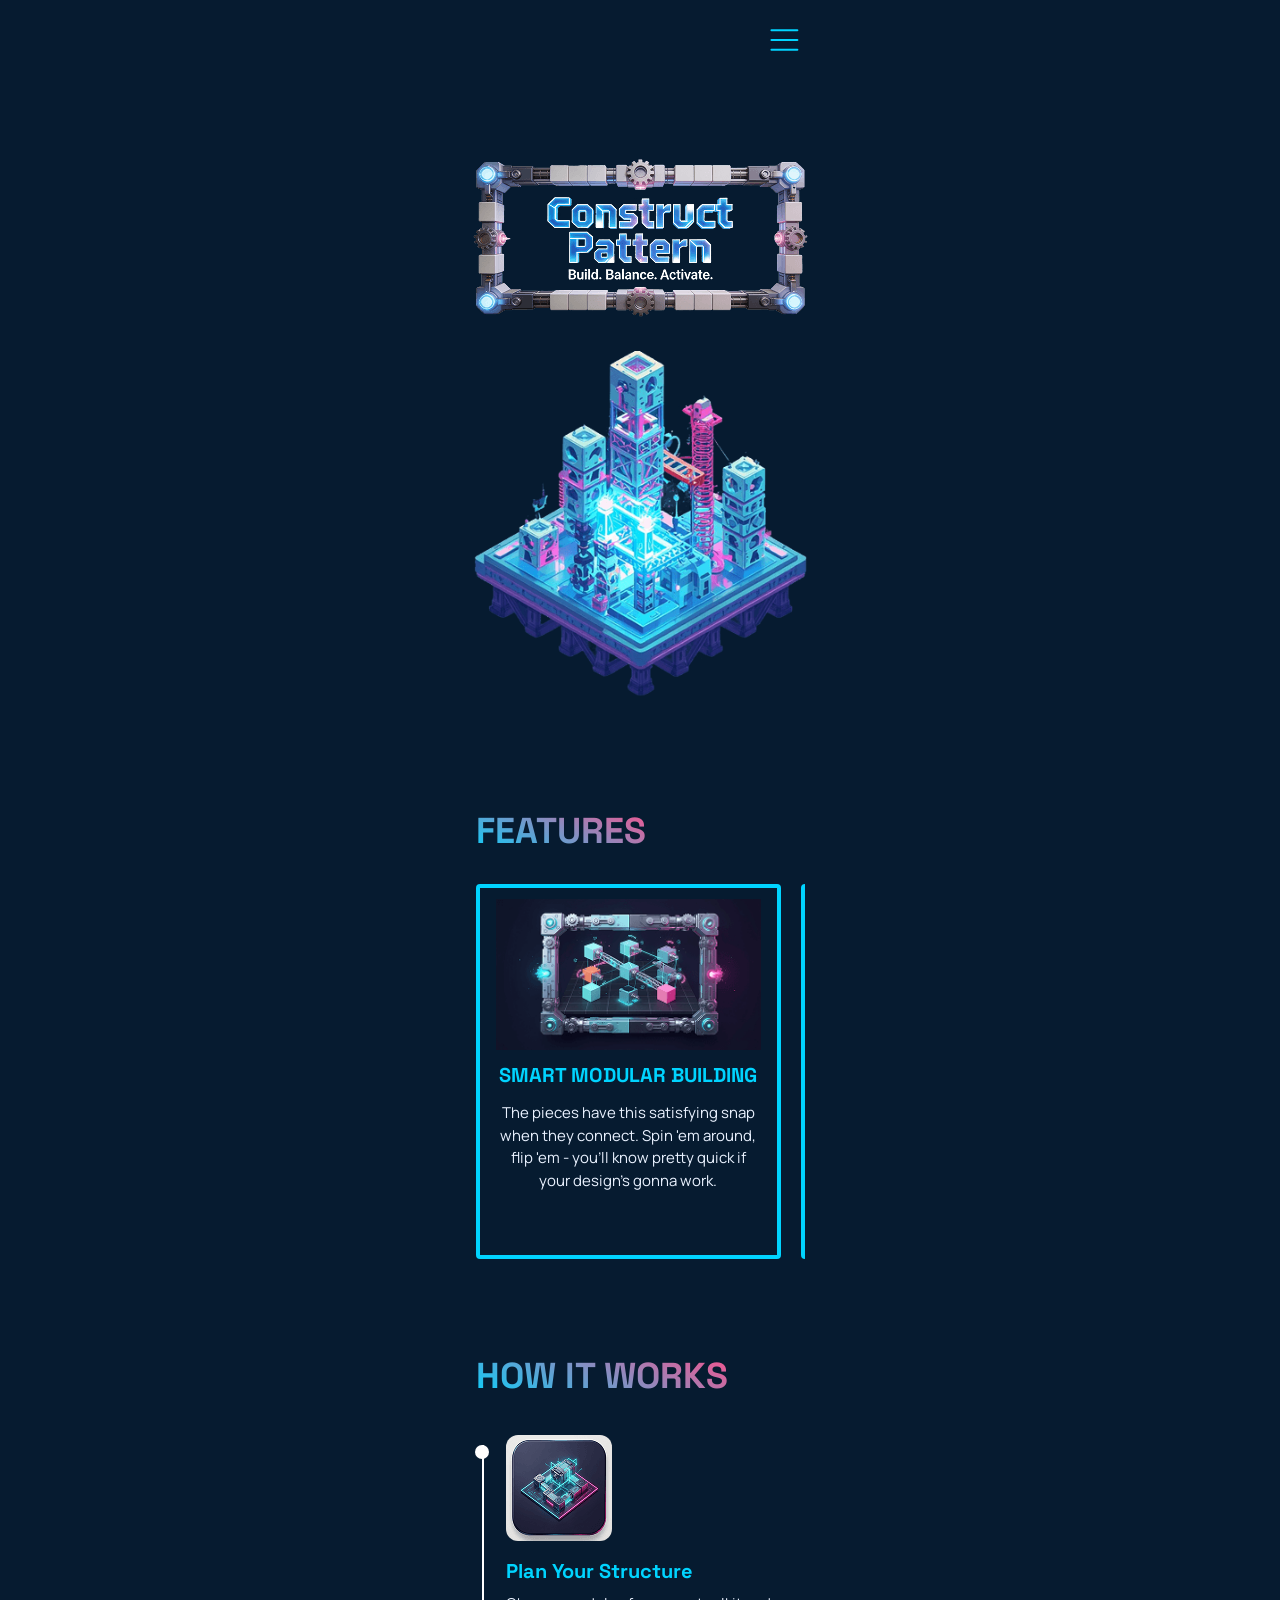
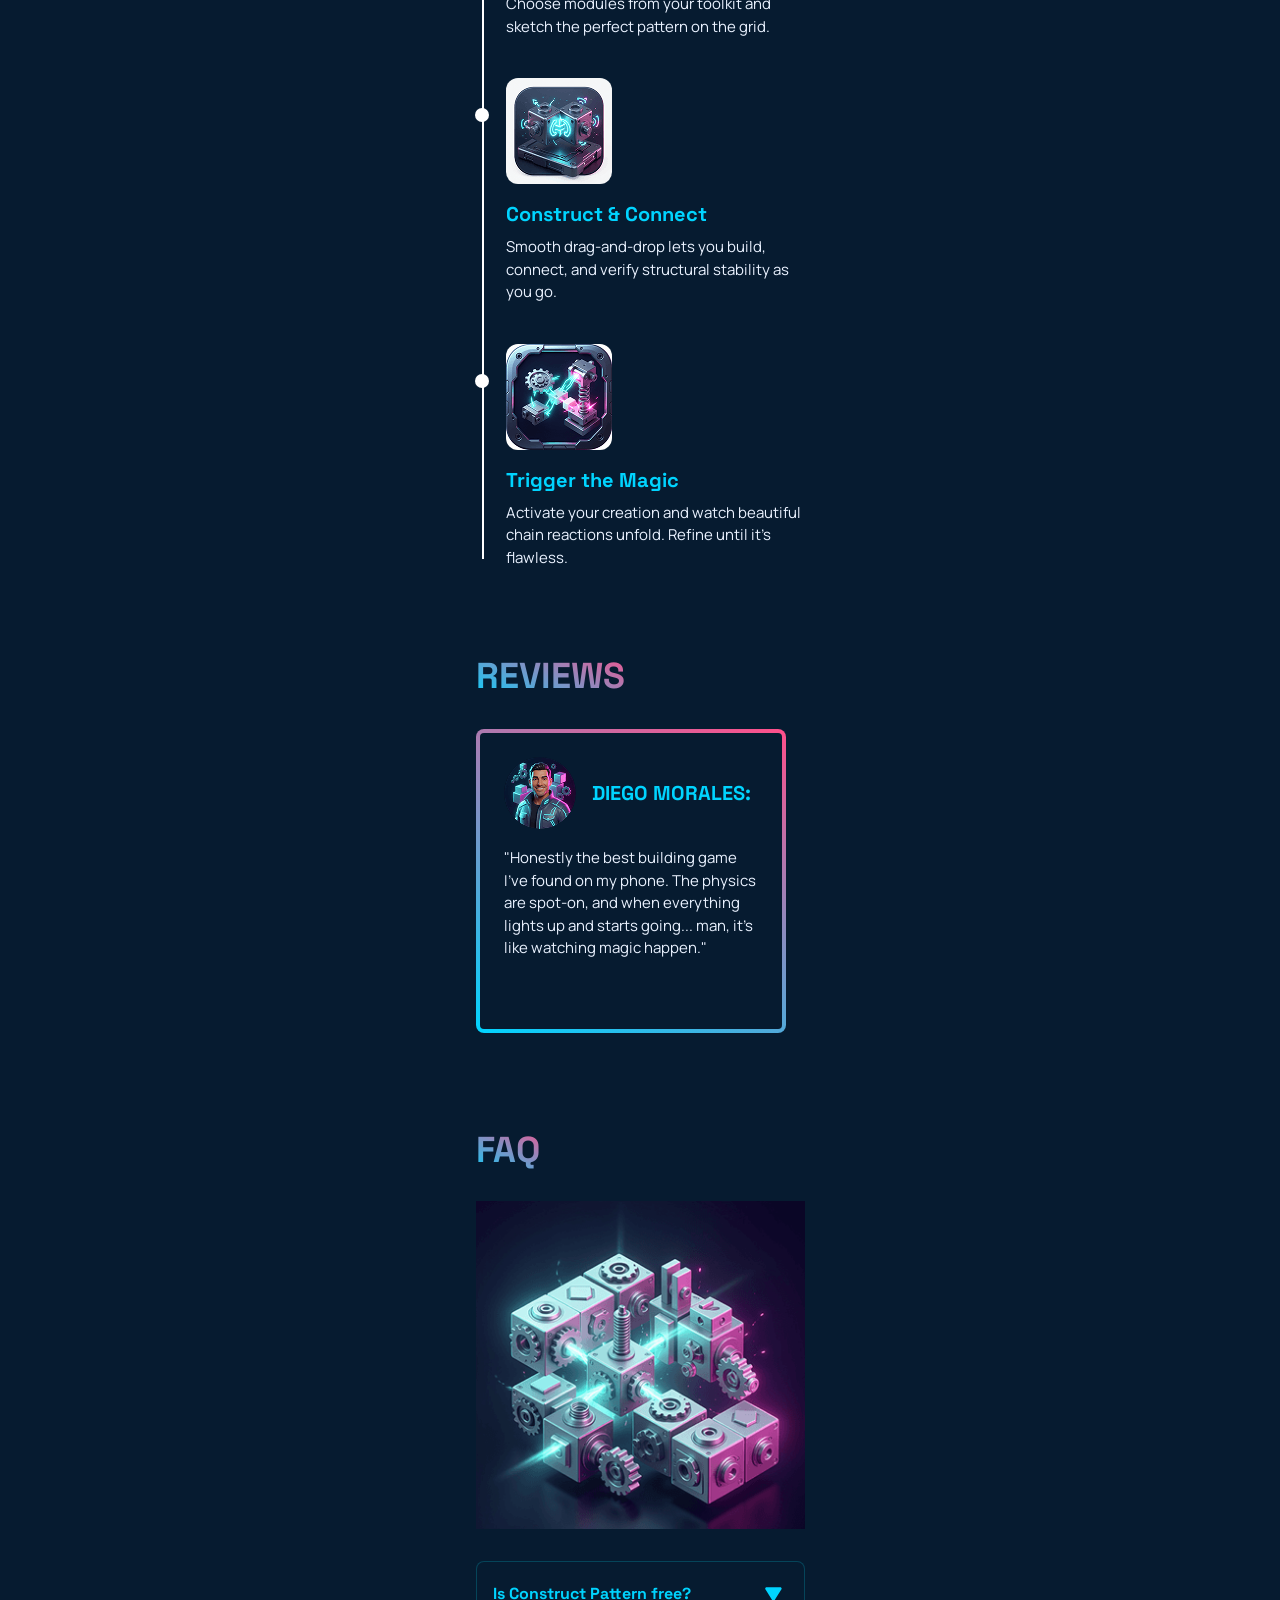
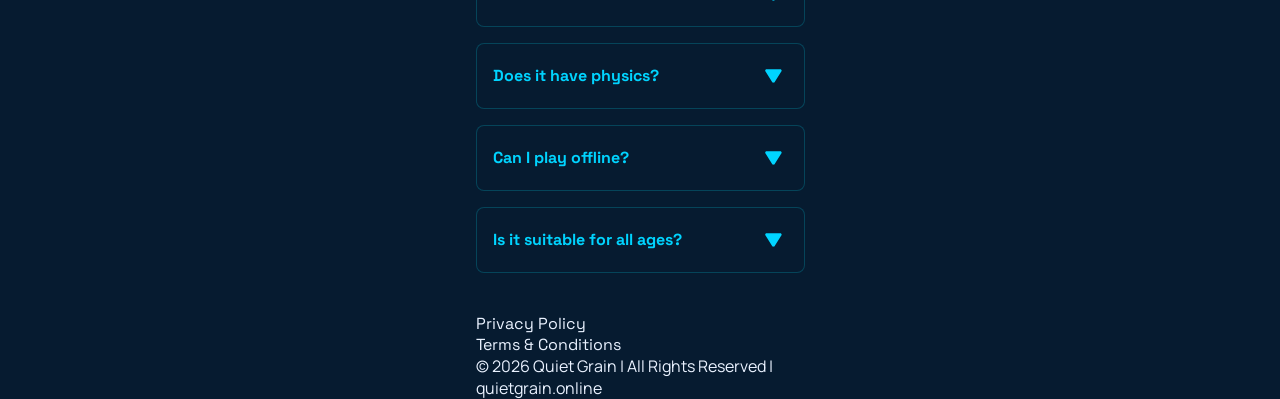
==== commit b6f9293a: "Deploying to gh-pages from @ Yevhenii-Pavlushchenko/STP-12864@1f818ceae0a98490862dd098d06992170398ae" ====
--- a/index.html
+++ b/index.html
@@ -18,7 +18,7 @@
     />
 
     <script type="module" crossorigin src="./index.js"></script>
-    <link rel="stylesheet" crossorigin href="./assets/styles-nd6qrPd6.css">
+    <link rel="stylesheet" crossorigin href="./assets/styles-BHFM0-Rw.css">
   </head>
   <body data-scroll="true">
     <header class="hdr_header">
@@ -458,6 +458,79 @@
       <article id="faq" class="faq_section">
   <div class="container faq_wrapper">
     <h2 class="faq_section-title">FAQ</h2>
+
+    <div class="faq_image-bg faq_mobile-image-only">
+      <picture>
+        <source
+          srcset="img/faq/cube-mob.png 1x, img/faq/cube-mob@2x.png 2x"
+        />
+        <img
+          src="./img/faq/cube-mob.png"
+          alt="FAQ Decorative Cube"
+          class="faq_cube-img"
+        />
+      </picture>
+    </div>
+
+    <div class="faq_accordion-list">
+      <details class="faq_item">
+        <summary class="faq_summary">
+          <span class="faq_question">Is Construct Pattern free?</span>
+          <svg class="faq_icon" width="32" height="32">
+            <use href="./sprite.svg#icon-arrow-accord"></use>
+          </svg>
+        </summary>
+        <div class="faq_content">
+          <p class="faq_text">
+            Yes — the full campaign and free-build mode are completely free.
+          </p>
+        </div>
+      </details>
+
+      <details class="faq_item">
+        <summary class="faq_summary">
+          <span class="faq_question">Does it have physics?</span>
+          <svg class="faq_icon" width="32" height="32">
+            <use href="./sprite.svg#icon-arrow-accord"></use>
+          </svg>
+        </summary>
+        <div class="faq_content">
+          <p class="faq_text">
+            Absolutely. Every piece reacts realistically — balance and timing
+            matter.
+          </p>
+        </div>
+      </details>
+
+      <details class="faq_item">
+        <summary class="faq_summary">
+          <span class="faq_question">Can I play offline?</span>
+          <svg class="faq_icon" width="32" height="32">
+            <use href="./sprite.svg#icon-arrow-accord"></use>
+          </svg>
+        </summary>
+        <div class="faq_content">
+          <p class="faq_text">
+            Fully playable offline. Your creations are saved locally.
+          </p>
+        </div>
+      </details>
+
+      <details class="faq_item">
+        <summary class="faq_summary">
+          <span class="faq_question">Is it suitable for all ages?</span>
+          <svg class="faq_icon" width="32" height="32">
+            <use href="./sprite.svg#icon-arrow-accord"></use>
+          </svg>
+        </summary>
+        <div class="faq_content">
+          <p class="faq_text">
+            Yes. Kids can pick it up easily, but it's got enough depth to keep
+            puzzle lovers hooked.
+          </p>
+        </div>
+      </details>
+    </div>
   </div>
 </article>
 
--- a/assets/styles-BHFM0-Rw.css
+++ b/assets/styles-BHFM0-Rw.css
@@ -0,0 +1 @@
+h1,h2,h3,h4,h5,h6,p{margin:0}p:last-child{margin-bottom:0}ul{margin:0;padding:0;list-style:none}li{list-style-type:none}a{color:currentColor;text-decoration:none}button{font-family:inherit;cursor:pointer}img{display:block;max-width:100%;height:auto;object-fit:cover}address{font-style:normal}:root{--font-manrope: "Manrope",sans-serif;--font-space: "Space Grotesk", sans-serif;--background-color: #061b30;--text-color: #eaf2ff;--main-color: #00d4ff;--accent-color: #FF4F8A;font-synthesis:none;text-rendering:optimizeLegibility;-webkit-font-smoothing:antialiased;-moz-osx-font-smoothing:grayscale;-webkit-text-size-adjust:100%}*{box-sizing:border-box;padding:0;margin:0}html{scroll-behavior:smooth}body{min-height:100vh;margin:0;font-family:var(--font-manrope);background-color:var(--background-color);color:var(--text-color)}body[data-scroll=false]{overflow:hidden}@media only screen and (min-width: 1440px){body{padding-top:0}}main{flex-grow:1}article{padding:25px 0}@media only screen and (min-width: 1440px){article{padding:50px 0}}h1,h2,a,li{font-family:var(--font-space)}.visually-hidden{position:absolute;width:1px;height:1px;padding:0;margin:-1px;border:0;white-space:nowrap;clip:rect(0,0,0,0);clip-path:inset(50%);overflow:hidden}html{scroll-behavior:smooth;scroll-padding-top:50px}@media screen and (min-width: 1440px){html{scroll-padding-top:50px}}.container{min-width:320px;max-width:375px;margin:0 auto;padding:0 23px}@media only screen and (min-width: 1440px){.container{max-width:1440px;padding:0 108px}}:root{--swiper-theme-color: #007aff }:host{display:block;margin-left:auto;margin-right:auto;position:relative;z-index:1}.swiper{display:block;list-style:none;margin-left:auto;margin-right:auto;overflow:hidden;padding:0;position:relative;z-index:1}.swiper-vertical>.swiper-wrapper{flex-direction:column}.swiper-wrapper{box-sizing:initial;display:flex;height:100%;position:relative;transition-property:transform;transition-timing-function:var(--swiper-wrapper-transition-timing-function, initial);width:100%;z-index:1}.swiper-android .swiper-slide,.swiper-ios .swiper-slide,.swiper-wrapper{transform:translateZ(0)}.swiper-horizontal{touch-action:pan-y}.swiper-vertical{touch-action:pan-x}.swiper-slide{display:block;flex-shrink:0;height:100%;position:relative;transition-property:transform;width:100%}.swiper-slide-invisible-blank{visibility:hidden}.swiper-autoheight,.swiper-autoheight .swiper-slide{height:auto}.swiper-autoheight .swiper-wrapper{align-items:flex-start;transition-property:transform,height}.swiper-backface-hidden .swiper-slide{backface-visibility:hidden;transform:translateZ(0)}.swiper-3d.swiper-css-mode .swiper-wrapper{perspective:1200px}.swiper-3d .swiper-wrapper{transform-style:preserve-3d}.swiper-3d{perspective:1200px}.swiper-3d .swiper-cube-shadow,.swiper-3d .swiper-slide{transform-style:preserve-3d}.swiper-css-mode>.swiper-wrapper{overflow:auto;scrollbar-width:none;-ms-overflow-style:none}.swiper-css-mode>.swiper-wrapper::-webkit-scrollbar{display:none}.swiper-css-mode>.swiper-wrapper>.swiper-slide{scroll-snap-align:start start}.swiper-css-mode.swiper-horizontal>.swiper-wrapper{scroll-snap-type:x mandatory}.swiper-css-mode.swiper-horizontal>.swiper-wrapper>.swiper-slide:first-child{margin-inline-start:var(--swiper-slides-offset-before);scroll-margin-inline-start:var(--swiper-slides-offset-before)}.swiper-css-mode.swiper-horizontal>.swiper-wrapper>.swiper-slide:last-child{margin-inline-end:var(--swiper-slides-offset-after)}.swiper-css-mode.swiper-vertical>.swiper-wrapper{scroll-snap-type:y mandatory}.swiper-css-mode.swiper-vertical>.swiper-wrapper>.swiper-slide:first-child{margin-block-start:var(--swiper-slides-offset-before);scroll-margin-block-start:var(--swiper-slides-offset-before)}.swiper-css-mode.swiper-vertical>.swiper-wrapper>.swiper-slide:last-child{margin-block-end:var(--swiper-slides-offset-after)}.swiper-css-mode.swiper-free-mode>.swiper-wrapper{scroll-snap-type:none}.swiper-css-mode.swiper-free-mode>.swiper-wrapper>.swiper-slide{scroll-snap-align:none}.swiper-css-mode.swiper-centered>.swiper-wrapper:before{content:"";flex-shrink:0;order:9999}.swiper-css-mode.swiper-centered>.swiper-wrapper>.swiper-slide{scroll-snap-align:center center;scroll-snap-stop:always}.swiper-css-mode.swiper-centered.swiper-horizontal>.swiper-wrapper>.swiper-slide:first-child{margin-inline-start:var(--swiper-centered-offset-before)}.swiper-css-mode.swiper-centered.swiper-horizontal>.swiper-wrapper:before{height:100%;min-height:1px;width:var(--swiper-centered-offset-after)}.swiper-css-mode.swiper-centered.swiper-vertical>.swiper-wrapper>.swiper-slide:first-child{margin-block-start:var(--swiper-centered-offset-before)}.swiper-css-mode.swiper-centered.swiper-vertical>.swiper-wrapper:before{height:var(--swiper-centered-offset-after);min-width:1px;width:100%}.swiper-3d .swiper-slide-shadow,.swiper-3d .swiper-slide-shadow-bottom,.swiper-3d .swiper-slide-shadow-left,.swiper-3d .swiper-slide-shadow-right,.swiper-3d .swiper-slide-shadow-top{height:100%;left:0;pointer-events:none;position:absolute;top:0;width:100%;z-index:10}.swiper-3d .swiper-slide-shadow{background:#00000026}.swiper-3d .swiper-slide-shadow-left{background-image:linear-gradient(270deg,#00000080,#0000)}.swiper-3d .swiper-slide-shadow-right{background-image:linear-gradient(90deg,#00000080,#0000)}.swiper-3d .swiper-slide-shadow-top{background-image:linear-gradient(0deg,#00000080,#0000)}.swiper-3d .swiper-slide-shadow-bottom{background-image:linear-gradient(180deg,#00000080,#0000)}.swiper-lazy-preloader{border:4px solid var(--swiper-preloader-color, var(--swiper-theme-color));border-radius:50%;border-top:4px solid #0000;box-sizing:border-box;height:42px;left:50%;margin-left:-21px;margin-top:-21px;position:absolute;top:50%;transform-origin:50%;width:42px;z-index:10}.swiper-watch-progress .swiper-slide-visible .swiper-lazy-preloader,.swiper:not(.swiper-watch-progress) .swiper-lazy-preloader{animation:swiper-preloader-spin 1s linear infinite}.swiper-lazy-preloader-white{--swiper-preloader-color: #fff }.swiper-lazy-preloader-black{--swiper-preloader-color: #000 }@keyframes swiper-preloader-spin{0%{transform:rotate(0)}to{transform:rotate(1turn)}}.swiper-virtual .swiper-slide{-webkit-backface-visibility:hidden;transform:translateZ(0)}.swiper-virtual.swiper-css-mode .swiper-wrapper:after{content:"";left:0;pointer-events:none;position:absolute;top:0}.swiper-virtual.swiper-css-mode.swiper-horizontal .swiper-wrapper:after{height:1px;width:var(--swiper-virtual-size)}.swiper-virtual.swiper-css-mode.swiper-vertical .swiper-wrapper:after{height:var(--swiper-virtual-size);width:1px}:root{--swiper-navigation-size: 44px }.swiper-button-next,.swiper-button-prev{align-items:center;color:var(--swiper-navigation-color, var(--swiper-theme-color));cursor:pointer;display:flex;height:var(--swiper-navigation-size);justify-content:center;position:absolute;width:var(--swiper-navigation-size);z-index:10}.swiper-button-next.swiper-button-disabled,.swiper-button-prev.swiper-button-disabled{cursor:auto;opacity:.35;pointer-events:none}.swiper-button-next.swiper-button-hidden,.swiper-button-prev.swiper-button-hidden{cursor:auto;opacity:0;pointer-events:none}.swiper-navigation-disabled .swiper-button-next,.swiper-navigation-disabled .swiper-button-prev{display:none!important}.swiper-button-next ::slotted(svg),.swiper-button-next svg,.swiper-button-prev ::slotted(svg),.swiper-button-prev svg{height:100%;object-fit:contain;transform-origin:center;width:100%;fill:currentColor;pointer-events:none}.swiper-button-lock{display:none}.swiper-button-next,.swiper-button-prev{margin-top:calc(0px - var(--swiper-navigation-size)/2);top:var(--swiper-navigation-top-offset, 50%)}.swiper-button-prev{left:var(--swiper-navigation-sides-offset, 4px);right:auto}.swiper-button-prev .swiper-navigation-icon,.swiper-button-prev ::slotted(.swiper-navigation-icon){transform:rotate(180deg)}.swiper-button-next{left:auto;right:var(--swiper-navigation-sides-offset, 4px)}.swiper-horizontal .swiper-button-next,.swiper-horizontal .swiper-button-prev,.swiper-horizontal~.swiper-button-next,.swiper-horizontal~.swiper-button-prev{margin-left:0;margin-top:calc(0px - var(--swiper-navigation-size)/2);top:var(--swiper-navigation-top-offset, 50%)}.swiper-horizontal.swiper-rtl .swiper-button-next,.swiper-horizontal.swiper-rtl~.swiper-button-next,.swiper-horizontal~.swiper-button-prev,.swiper-horizontal .swiper-button-prev{left:var(--swiper-navigation-sides-offset, 4px);right:auto}.swiper-horizontal.swiper-rtl .swiper-button-prev,.swiper-horizontal.swiper-rtl~.swiper-button-prev,.swiper-horizontal~.swiper-button-next,.swiper-horizontal .swiper-button-next{left:auto;right:var(--swiper-navigation-sides-offset, 4px)}.swiper-horizontal.swiper-rtl .swiper-button-next .swiper-navigation-icon,.swiper-horizontal.swiper-rtl .swiper-button-next ::slotted(.swiper-navigation-icon),.swiper-horizontal.swiper-rtl~.swiper-button-next .swiper-navigation-icon,.swiper-horizontal.swiper-rtl~.swiper-button-next ::slotted(.swiper-navigation-icon),.swiper-horizontal~.swiper-button-prev .swiper-navigation-icon,.swiper-horizontal~.swiper-button-prev ::slotted(.swiper-navigation-icon),.swiper-horizontal .swiper-button-prev .swiper-navigation-icon,.swiper-horizontal .swiper-button-prev ::slotted(.swiper-navigation-icon){transform:rotate(180deg)}.swiper-horizontal.swiper-rtl .swiper-button-prev .swiper-navigation-icon,.swiper-horizontal.swiper-rtl .swiper-button-prev ::slotted(.swiper-navigation-icon),.swiper-horizontal.swiper-rtl~.swiper-button-prev .swiper-navigation-icon,.swiper-horizontal.swiper-rtl~.swiper-button-prev ::slotted(.swiper-navigation-icon){transform:rotate(0)}.swiper-vertical .swiper-button-next,.swiper-vertical .swiper-button-prev,.swiper-vertical~.swiper-button-next,.swiper-vertical~.swiper-button-prev{left:var(--swiper-navigation-top-offset, 50%);margin-left:calc(0px - var(--swiper-navigation-size)/2);margin-top:0;right:auto}.swiper-vertical .swiper-button-prev,.swiper-vertical~.swiper-button-prev{bottom:auto;top:var(--swiper-navigation-sides-offset, 4px)}.swiper-vertical .swiper-button-prev .swiper-navigation-icon,.swiper-vertical .swiper-button-prev ::slotted(.swiper-navigation-icon),.swiper-vertical~.swiper-button-prev .swiper-navigation-icon,.swiper-vertical~.swiper-button-prev ::slotted(.swiper-navigation-icon){transform:rotate(-90deg)}.swiper-vertical .swiper-button-next,.swiper-vertical~.swiper-button-next{bottom:var(--swiper-navigation-sides-offset, 4px);top:auto}.swiper-vertical .swiper-button-next .swiper-navigation-icon,.swiper-vertical .swiper-button-next ::slotted(.swiper-navigation-icon),.swiper-vertical~.swiper-button-next .swiper-navigation-icon,.swiper-vertical~.swiper-button-next ::slotted(.swiper-navigation-icon){transform:rotate(90deg)}.swiper-pagination{position:absolute;text-align:center;transform:translateZ(0);transition:opacity .3s;z-index:10}.swiper-pagination.swiper-pagination-hidden{opacity:0}.swiper-pagination.swiper-pagination-disabled,.swiper-pagination-disabled>.swiper-pagination{display:none!important}.swiper-horizontal>.swiper-pagination-bullets,.swiper-pagination-bullets.swiper-pagination-horizontal,.swiper-pagination-custom,.swiper-pagination-fraction{bottom:var(--swiper-pagination-bottom, 8px);left:0;top:var(--swiper-pagination-top, auto);width:100%}.swiper-pagination-bullets-dynamic{font-size:0;overflow:hidden}.swiper-pagination-bullets-dynamic .swiper-pagination-bullet{position:relative;transform:scale(.33)}.swiper-pagination-bullets-dynamic .swiper-pagination-bullet-active,.swiper-pagination-bullets-dynamic .swiper-pagination-bullet-active-main{transform:scale(1)}.swiper-pagination-bullets-dynamic .swiper-pagination-bullet-active-prev{transform:scale(.66)}.swiper-pagination-bullets-dynamic .swiper-pagination-bullet-active-prev-prev{transform:scale(.33)}.swiper-pagination-bullets-dynamic .swiper-pagination-bullet-active-next{transform:scale(.66)}.swiper-pagination-bullets-dynamic .swiper-pagination-bullet-active-next-next{transform:scale(.33)}.swiper-pagination-bullet{background:var(--swiper-pagination-bullet-inactive-color, #000);border-radius:var(--swiper-pagination-bullet-border-radius, 50%);display:inline-block;height:var(--swiper-pagination-bullet-height, var(--swiper-pagination-bullet-size, 8px));opacity:var(--swiper-pagination-bullet-inactive-opacity, .2);width:var(--swiper-pagination-bullet-width, var(--swiper-pagination-bullet-size, 8px))}button.swiper-pagination-bullet{-webkit-appearance:none;-moz-appearance:none;appearance:none;border:none;box-shadow:none;margin:0;padding:0}.swiper-pagination-clickable .swiper-pagination-bullet{cursor:pointer}.swiper-pagination-bullet:only-child{display:none!important}.swiper-pagination-bullet-active{background:var(--swiper-pagination-color, var(--swiper-theme-color));opacity:var(--swiper-pagination-bullet-opacity, 1)}.swiper-pagination-vertical.swiper-pagination-bullets,.swiper-vertical>.swiper-pagination-bullets{left:var(--swiper-pagination-left, auto);right:var(--swiper-pagination-right, 8px);top:50%;transform:translate3d(0,-50%,0)}.swiper-pagination-vertical.swiper-pagination-bullets .swiper-pagination-bullet,.swiper-vertical>.swiper-pagination-bullets .swiper-pagination-bullet{display:block;margin:var(--swiper-pagination-bullet-vertical-gap, 6px) 0}.swiper-pagination-vertical.swiper-pagination-bullets.swiper-pagination-bullets-dynamic,.swiper-vertical>.swiper-pagination-bullets.swiper-pagination-bullets-dynamic{top:50%;transform:translateY(-50%);width:8px}.swiper-pagination-vertical.swiper-pagination-bullets.swiper-pagination-bullets-dynamic .swiper-pagination-bullet,.swiper-vertical>.swiper-pagination-bullets.swiper-pagination-bullets-dynamic .swiper-pagination-bullet{display:inline-block;transition:transform .2s,top .2s}.swiper-horizontal>.swiper-pagination-bullets .swiper-pagination-bullet,.swiper-pagination-horizontal.swiper-pagination-bullets .swiper-pagination-bullet{margin:0 var(--swiper-pagination-bullet-horizontal-gap, 4px)}.swiper-horizontal>.swiper-pagination-bullets.swiper-pagination-bullets-dynamic,.swiper-pagination-horizontal.swiper-pagination-bullets.swiper-pagination-bullets-dynamic{left:50%;transform:translate(-50%);white-space:nowrap}.swiper-horizontal>.swiper-pagination-bullets.swiper-pagination-bullets-dynamic .swiper-pagination-bullet,.swiper-pagination-horizontal.swiper-pagination-bullets.swiper-pagination-bullets-dynamic .swiper-pagination-bullet{transition:transform .2s,left .2s}.swiper-horizontal.swiper-rtl>.swiper-pagination-bullets-dynamic .swiper-pagination-bullet{transition:transform .2s,right .2s}.swiper-pagination-fraction{color:var(--swiper-pagination-fraction-color, inherit)}.swiper-pagination-progressbar{background:var(--swiper-pagination-progressbar-bg-color, #00000040);position:absolute}.swiper-pagination-progressbar .swiper-pagination-progressbar-fill{background:var(--swiper-pagination-color, var(--swiper-theme-color));height:100%;left:0;position:absolute;top:0;transform:scale(0);transform-origin:left top;width:100%}.swiper-rtl .swiper-pagination-progressbar .swiper-pagination-progressbar-fill{transform-origin:right top}.swiper-pagination-progressbar.swiper-pagination-horizontal,.swiper-pagination-progressbar.swiper-pagination-vertical.swiper-pagination-progressbar-opposite,.swiper-horizontal>.swiper-pagination-progressbar,.swiper-vertical>.swiper-pagination-progressbar.swiper-pagination-progressbar-opposite{height:var(--swiper-pagination-progressbar-size, 4px);left:0;top:0;width:100%}.swiper-pagination-progressbar.swiper-pagination-horizontal.swiper-pagination-progressbar-opposite,.swiper-pagination-progressbar.swiper-pagination-vertical,.swiper-horizontal>.swiper-pagination-progressbar.swiper-pagination-progressbar-opposite,.swiper-vertical>.swiper-pagination-progressbar{height:100%;left:0;top:0;width:var(--swiper-pagination-progressbar-size, 4px)}.swiper-pagination-lock{display:none}.swiper-scrollbar{background:var(--swiper-scrollbar-bg-color, #0000001a);border-radius:var(--swiper-scrollbar-border-radius, 10px);position:relative;touch-action:none}.swiper-scrollbar.swiper-scrollbar-disabled,.swiper-scrollbar-disabled>.swiper-scrollbar{display:none!important}.swiper-scrollbar.swiper-scrollbar-horizontal,.swiper-horizontal>.swiper-scrollbar{bottom:var(--swiper-scrollbar-bottom, 4px);height:var(--swiper-scrollbar-size, 4px);left:var(--swiper-scrollbar-sides-offset, 1%);position:absolute;top:var(--swiper-scrollbar-top, auto);width:calc(100% - var(--swiper-scrollbar-sides-offset, 1%)*2);z-index:50}.swiper-scrollbar.swiper-scrollbar-vertical,.swiper-vertical>.swiper-scrollbar{height:calc(100% - var(--swiper-scrollbar-sides-offset, 1%)*2);left:var(--swiper-scrollbar-left, auto);position:absolute;right:var(--swiper-scrollbar-right, 4px);top:var(--swiper-scrollbar-sides-offset, 1%);width:var(--swiper-scrollbar-size, 4px);z-index:50}.swiper-scrollbar-drag{background:var(--swiper-scrollbar-drag-bg-color, #00000080);border-radius:var(--swiper-scrollbar-border-radius, 10px);height:100%;left:0;position:relative;top:0;width:100%}.swiper-scrollbar-cursor-drag{cursor:move}.swiper-scrollbar-lock{display:none}.swiper-zoom-container{align-items:center;display:flex;height:100%;justify-content:center;text-align:center;width:100%}.swiper-zoom-container>canvas,.swiper-zoom-container>img,.swiper-zoom-container>svg{max-height:100%;max-width:100%;object-fit:contain}.swiper-slide-zoomed{cursor:move;touch-action:none}.swiper .swiper-notification{left:0;opacity:0;pointer-events:none;position:absolute;top:0;z-index:-1000}.swiper-free-mode>.swiper-wrapper{margin:0 auto;transition-timing-function:ease-out}.swiper-grid>.swiper-wrapper{flex-wrap:wrap}.swiper-grid-column>.swiper-wrapper{flex-direction:column;flex-wrap:wrap}.swiper-fade.swiper-free-mode .swiper-slide{transition-timing-function:ease-out}.swiper-fade .swiper-slide{pointer-events:none;transition-property:opacity}.swiper-fade .swiper-slide .swiper-slide{pointer-events:none}.swiper-fade .swiper-slide-active,.swiper-fade .swiper-slide-active .swiper-slide-active{pointer-events:auto}.swiper.swiper-cube{overflow:visible}.swiper-cube .swiper-slide{backface-visibility:hidden;height:100%;pointer-events:none;transform-origin:0 0;visibility:hidden;width:100%;z-index:1}.swiper-cube .swiper-slide .swiper-slide{pointer-events:none}.swiper-cube.swiper-rtl .swiper-slide{transform-origin:100% 0}.swiper-cube .swiper-slide-active,.swiper-cube .swiper-slide-active .swiper-slide-active{pointer-events:auto}.swiper-cube .swiper-slide-active,.swiper-cube .swiper-slide-next,.swiper-cube .swiper-slide-prev{pointer-events:auto;visibility:visible}.swiper-cube .swiper-cube-shadow{bottom:0;height:100%;left:0;opacity:.6;position:absolute;width:100%;z-index:0}.swiper-cube .swiper-cube-shadow:before{background:#000;bottom:0;content:"";filter:blur(50px);left:0;position:absolute;right:0;top:0}.swiper-cube .swiper-slide-next+.swiper-slide{pointer-events:auto;visibility:visible}.swiper-cube .swiper-slide-shadow-cube.swiper-slide-shadow-bottom,.swiper-cube .swiper-slide-shadow-cube.swiper-slide-shadow-left,.swiper-cube .swiper-slide-shadow-cube.swiper-slide-shadow-right,.swiper-cube .swiper-slide-shadow-cube.swiper-slide-shadow-top{backface-visibility:hidden;z-index:0}.swiper.swiper-flip{overflow:visible}.swiper-flip .swiper-slide{backface-visibility:hidden;pointer-events:none;z-index:1}.swiper-flip .swiper-slide .swiper-slide{pointer-events:none}.swiper-flip .swiper-slide-active,.swiper-flip .swiper-slide-active .swiper-slide-active{pointer-events:auto}.swiper-flip .swiper-slide-shadow-flip.swiper-slide-shadow-bottom,.swiper-flip .swiper-slide-shadow-flip.swiper-slide-shadow-left,.swiper-flip .swiper-slide-shadow-flip.swiper-slide-shadow-right,.swiper-flip .swiper-slide-shadow-flip.swiper-slide-shadow-top{backface-visibility:hidden;z-index:0}.swiper-creative .swiper-slide{backface-visibility:hidden;overflow:hidden;transition-property:transform,opacity,height}.swiper.swiper-cards{overflow:visible}.swiper-cards .swiper-slide{backface-visibility:hidden;overflow:hidden;transform-origin:center bottom}.hdr_header{position:fixed;top:0;left:0;padding-top:20px;width:100%;margin:0 auto;z-index:1000}.hdr_container{display:flex;align-items:center;justify-content:flex-end}.hdr_btn-burger{display:block;width:40px;height:40px;background-color:transparent;border:none;outline:none;padding:0;cursor:pointer;color:var(--main-color);transition:color .3s ease}.hdr_btn-burger svg{width:100%;height:100%;stroke:currentColor;fill:none}.hdr_btn-burger:hover,.hdr_btn-burger:focus-visible,.hdr_btn-burger:active{color:var(--accent-color)}.hdr_navigation{display:none}@media only screen and (min-width: 1440px){.hdr_container{justify-content:center}.hdr_btn-burger{display:none}.hdr_navigation{display:block;width:100%}.hdr_list-navigation{display:flex;align-items:center;justify-content:space-between;width:100%;margin:0;padding:0;list-style:none}.hdr_item-navigation{flex:0 1 auto}.hdr_item-nav-link{font-family:var(--font-manrope);font-size:16px;font-weight:400;text-transform:uppercase;line-height:1.5;letter-spacing:.05em;color:var(--text-color);transition:color .3s ease}.hdr_item-nav-link:hover,.hdr_item-nav-link:focus-visible,.hdr_item-nav-link:active{color:var(--accent-color, #00e5ff)}}.hr_section{background-color:var(--background-color, #041224);overflow:hidden;width:100%;padding-top:118px}@media only screen and (min-width: 1440px){.hr_section{min-height:823px;padding-top:0;display:flex;align-items:center;background-image:url(../img/hero/hero-bcg.png);background-repeat:no-repeat;background-size:cover;background-position:right center}@media (-webkit-min-device-pixel-ratio: 2),(min-resolution: 192dpi){.hr_section{background-image:url(../img/hero/hero-bcg@2x.png)}}}.hr_container{display:flex;flex-direction:column;align-items:center;justify-content:center;padding:40px 20px;gap:32px}@media only screen and (min-width: 1440px){.hr_container{flex-direction:row;justify-content:space-between;width:100%;padding:0 20px;gap:0}}.hr_logo-wrapper{margin:0;padding:0;width:100%;display:flex;justify-content:center;align-items:center}@media only screen and (min-width: 1440px){.hr_logo-wrapper{padding-left:88px;width:50%;justify-content:flex-start}}.hr_logo-img{display:block;max-width:340px;height:auto;width:100%}@media only screen and (min-width: 1440px){.hr_logo-img{max-width:542px}}.hr_mob-plant-wrapper{margin:0;padding:0;width:100%;display:flex;justify-content:center;align-items:center}@media only screen and (min-width: 1440px){.hr_mob-plant-wrapper{display:none}}.hr_bg-img{display:block;width:100%;max-width:100%;height:auto}.hr_empty-column{display:none}@media only screen and (min-width: 1440px){.hr_empty-column{display:block;width:50%}}.feat_section{background-color:var(--background-color, #041224);padding:40px 0;width:100%}@media only screen and (min-width: 1440px){.feat_section{padding:75px 0}}.feat_wrapper{display:flex;flex-direction:column}.feat_section-title{font-family:Space Grotesk,sans-serif;font-weight:700;font-size:36px;line-height:1.5;text-transform:uppercase;margin-bottom:26px;width:fit-content;background:linear-gradient(25deg,#00d4ff,#ff4f8a);background-clip:text;-webkit-background-clip:text;-webkit-text-fill-color:transparent}@media only screen and (min-width: 1440px){.feat_section-title{margin-bottom:28px}}.feat_slider-viewport{width:100%;overflow:hidden}.feat_slider-track{display:flex;gap:20px;overflow-x:auto;scroll-snap-type:x mandatory;scrollbar-width:none;padding-bottom:10px}.feat_slider-track::-webkit-scrollbar{display:none}@media only screen and (min-width: 1440px){.feat_slider-track{overflow-x:visible;scroll-snap-type:none;justify-content:space-between;padding-bottom:0}}.feat_card{margin:0;flex:0 0 305px;width:305px;height:375px;scroll-snap-align:start;box-sizing:border-box;border:4px solid var(--main-color,);border-radius:4px;padding:16px;display:flex;flex-direction:column;align-items:center;text-align:center}@media only screen and (min-width: 1440px){.feat_card{flex:0 1 calc(25% - 15px)}}.feat_card-icon-wrap{width:100%;height:140px;display:flex;justify-content:center;align-items:center;margin-bottom:16px}.feat_card-img{max-height:100%;max-width:100%;object-fit:contain}.feat_card-content{display:flex;flex-direction:column;gap:12px}.feat_card-title{font-family:var(--font-space);font-size:20px;line-height:1.5;font-weight:700;color:var(--main-color, #00e5ff);text-transform:uppercase}.feat_card-text{font-size:15px;line-height:1.5;color:var(--text-color, #ffffff)}.how_section{background-color:var(--background-color, #041224);padding:40px 0;width:100%}.how_wrapper{display:flex;flex-direction:column}.how_section-title{font-family:Space Grotesk,sans-serif;font-weight:700;font-size:36px;line-height:1.5;text-transform:uppercase;margin-bottom:32px;width:fit-content;background:linear-gradient(25deg,#00d4ff,#ff4f8a);background-clip:text;-webkit-background-clip:text;-webkit-text-fill-color:transparent}.how_timeline{position:relative;display:flex;flex-direction:column;gap:40px;padding-left:30px}.how_timeline-line{position:absolute;left:6px;top:10px;bottom:10px;width:2px;background-color:#fff}.how_step{position:relative;display:flex;flex-direction:column}.how_step-dot{position:absolute;left:-28px;top:10px;width:14px;height:14px;background-color:#fff;border-radius:50%;transform:translate(-3px);z-index:2}.how_step-2 .how_step-dot,.how_step-3 .how_step-dot{top:30px}@media screen and (min-width:1440px){.how_step-2 .how_step-dot,.how_step-3 .how_step-dot{top:-40px}}.how_step-block{display:flex;flex-direction:column;gap:16px}.how_step-img-wrap{width:106px;height:106px;flex-shrink:0;border-radius:12px;overflow:hidden}.how_step-img{width:100%;height:100%;object-fit:cover}.how_step-content{display:flex;flex-direction:column;gap:8px}.how_step-title{font-family:var(--font-space, "Space Grotesk", sans-serif);font-size:20px;line-height:1.4;font-weight:700;color:var(--main-color, #00e5ff)}.how_step-text{font-size:15px;line-height:1.5;color:var(--text-color, #ffffff);margin:0}@media only screen and (min-width: 1440px){.how_section{padding:75px 0}.how_section-title{margin-bottom:60px}.how_timeline{display:grid;grid-template-columns:repeat(3,1fr);gap:48px;padding-left:0;padding-top:180px;padding-bottom:180px}.how_timeline-line{left:0;right:0;top:140px;width:100%;height:2px}.how_step{align-items:center;position:relative}.how_step-dot{width:28px;height:28px;left:50%;top:-40px;transform:translate(-50%,-50%)}.how_step-block{position:absolute;width:100%;max-width:360px;flex-direction:row;text-align:left;align-items:flex-start}.how_step-1 .how_step-block,.how_step-3 .how_step-block{top:-12px}.how_step-2 .how_step-block{bottom:68px}.how_step-1 .how_step-dot{left:0}.how_step-2 .how_step-dot{top:-38px}.how_step-3 .how_step-dot{left:370px}}.rev_section{background-color:var(--background-color, #041224);padding:40px 0;width:100%}.rev_wrapper{display:flex;flex-direction:column}.rev_section-title{font-family:Space Grotesk,sans-serif;font-weight:700;font-size:36px;line-height:1.5;text-transform:uppercase;margin-bottom:26px;width:fit-content;background:linear-gradient(25deg,#00d4ff,#ff4f8a);background-clip:text;-webkit-background-clip:text;-webkit-text-fill-color:transparent}.rev_slider-viewport{width:100%;overflow:hidden}.rev_slider-track{display:flex!important;flex-direction:row!important;flex-wrap:nowrap!important;gap:20px!important;overflow-x:auto!important;scroll-snap-type:x mandatory!important;scrollbar-width:none;padding-bottom:10px}.rev_slider-track::-webkit-scrollbar{display:none}.rev_card{margin:0;flex:0 0 310px!important;width:310px!important;height:304px!important;scroll-snap-align:start!important;box-sizing:border-box;padding:24px;display:flex;flex-direction:column;gap:18px;border-radius:8px;border:4px solid transparent;background:linear-gradient(var(--background-color, #041224),var(--background-color, #041224)) padding-box,linear-gradient(25deg,var(--main-color, #00e5ff) 0%,var(--accent-color, #ff4f8a) 100%) border-box}.rev_card-user{display:flex;align-items:center;gap:16px}.rev_card-avatar-wrap{width:72px;height:72px;border-radius:50%;overflow:hidden;flex-shrink:0}.rev_card-avatar{width:100%;height:100%;object-fit:cover}.rev_card-username{font-family:var(--font-space, "Space Grotesk", sans-serif);font-size:20px;line-height:1.5;font-weight:700;color:var(--main-color, #00e5ff);text-transform:uppercase;margin:0}.rev_card-content{display:flex;flex-direction:column}.rev_card-text{font-size:15px;line-height:1.5;color:var(--text-color, #ffffff);margin:0}@media only screen and (min-width: 1440px){.rev_section{padding:75px 0}.rev_section-title{margin-bottom:28px}.rev_slider-track{display:grid!important;grid-template-columns:repeat(3,1fr)!important;gap:24px!important;overflow-x:visible!important;scroll-snap-type:none!important;padding-bottom:0}.rev_card{flex:none!important;width:100%!important;max-width:413.33px!important;height:266px!important}}.faq_section{background-color:var(--background-color);padding:40px 0;width:100%}.faq_wrapper{display:flex;flex-direction:column}.faq_section-title{font-family:Space Grotesk,sans-serif;font-weight:700;font-size:36px;line-height:1.5;text-transform:uppercase;margin-bottom:24px;width:fit-content;background:linear-gradient(25deg,#00d4ff,#ff4f8a);background-clip:text;-webkit-background-clip:text;-webkit-text-fill-color:transparent}.faq_image-bg{width:100%;margin-bottom:32px}.faq_cube-img{width:100%;height:auto;display:block;object-fit:contain}.faq_accordion-list{display:flex;flex-direction:column;gap:16px}.faq_item{font-style:var(--font-monrope);box-sizing:border-box;width:100%;padding:16px;font-weight:700;line-height:1.5;background-color:#061b30;border:1px solid rgba(0,229,255,.2);border-radius:8px}.faq_summary{display:flex;justify-content:space-between;align-items:center;list-style:none;cursor:pointer}.faq_summary::-webkit-details-marker{display:none}.faq_question{font-family:var(--font-space, "Space Grotesk", sans-serif);font-size:16px;line-height:1.4;font-weight:700;color:var(--main-color, #00e5ff)}.faq_icon{width:32px;height:32px;fill:var(--main-color, #00e5ff);flex-shrink:0;transition:transform .3s ease,fill .3s ease}.faq_item[open] .faq_icon{fill:var(--accent-color);transform:rotate(180deg)}.faq_content{margin-top:12px}.faq_text{font-size:16px;line-height:1.5;font-weight:400;margin:0}@media only screen and (min-width: 1440px){.faq_section{width:100%;padding:0;background-image:none!important}.faq_wrapper{position:relative;width:100%;max-width:1440px;height:748px;margin:0 auto;padding:60px 80px;box-sizing:border-box;display:block;background-image:url(../img/faq/cube-desktop.png);background-repeat:no-repeat;background-position:left center;background-size:cover}@media (-webkit-min-device-pixel-ratio: 2),(min-resolution: 192dpi){.faq_wrapper{background-image:url(../img/faq/cube-desktop@2x.png)}}.faq_section-title{font-size:48px;position:absolute;top:60px;left:80px;margin-bottom:0}.faq_mobile-image-only{display:none!important}.faq_accordion-list{position:absolute;right:80px;top:140px;width:550px;display:flex;flex-direction:column;gap:20px}.faq_item{padding:24px;background-color:#041224bf;-webkit-backdrop-filter:blur(4px);backdrop-filter:blur(4px)}.faq_question{font-size:20px}.faq_text{font-size:16px}}.mm_mobile-menu{padding:20px 0 24px;position:fixed;top:0;right:0;bottom:0;left:0;z-index:1000;width:100%;height:100%;background-color:var(--background-color);background-repeat:no-repeat;background-size:cover;background-position:center;display:flex;align-items:center;justify-content:center;opacity:0;pointer-events:none;transition:opacity .3s ease-out}.mm_mobile-menu .container{width:100%;max-width:320px;display:flex;flex-direction:column}.mm_mobile-menu[data-visible=close]{opacity:0;pointer-events:none}.mm_mobile-menu[data-visible=open]{opacity:1;pointer-events:auto}.mm_close-btn{position:absolute;top:20px;right:20px;display:block;width:40px;height:40px;background-color:transparent;border:none;margin-left:auto;outline:none;color:var(--main-color);transition:color .3s ease-in}.mm_close-btn svg{stroke:currentColor;fill:none}.mm_close-btn:hover,.mm_close-btn:focus-visible,.mm_close-btn:active{color:#ff4f8a}.mm_btn-close-icon{width:40px;height:40px}.mm_list-navigation{margin-top:20px;display:flex;flex-direction:column;justify-content:center;align-items:center;gap:24px}.mm_item-nav-link{font-size:20px;font-weight:600;letter-spacing:.04em;text-transform:uppercase;transition:color .3s ease;color:var(--main-color)}.mm_item-nav-link:hover,.mm_item-nav-link:focus-visible,.mm_item-nav-link:active{color:var(--accent-color)}@media only screen and (min-width: 1440px){.mm_mobile-menu{display:none}}.scpg_policy-body{margin:0;padding:0}.scpg_policy-page{padding:50px 0}@media screen and (min-width: 1440px){.scpg_policy-page{padding:30px 40px 100px}}.scpg_policy-container{position:relative;display:flex;flex-direction:column;align-items:center;padding:0 20px}.scpg_policy-close-btn{position:absolute;top:-40px;left:10px;width:24px;height:24px;color:var(--text-color);transition:color .3s ease,transform .3s ease}.scpg_policy-close-btn:hover{color:var(--accent-color);transform:scale(1.1)}@media screen and (min-width: 1440px){.scpg_policy-close-btn{width:41px;height:41px;top:-10px;left:-30px}}.scpg_close-icon{display:block;width:24px;height:24px;fill:currentColor;stroke:currentColor}@media screen and (min-width: 1440px){.scpg_close-icon{width:41px;height:41px}}.scpg_policy-main-title{font-size:30px;font-weight:800;text-align:center;margin-top:0;margin-bottom:30px}@media screen and (min-width: 1440px){.scpg_policy-main-title{font-size:50px;margin-bottom:46px}}.scpg_policy-content{display:block;width:100%}.scpg_policy-content p{margin:0}.scpg_policy-content h3{font-size:16px;font-weight:800;line-height:1.3;margin-top:30px;margin-bottom:10px}.scpg_policy-content h3:first-child{margin-top:0}@media screen and (min-width: 1440px){.scpg_policy-content h3{font-size:30px}}.scpg_policy-content h4{font-family:var(--font-inter);font-size:14px;font-weight:700;opacity:.95;margin-bottom:10px}@media screen and (min-width: 1440px){.scpg_policy-content h4{font-size:26px}}.scpg_policy-content p{font-size:14px;margin-bottom:0}@media screen and (min-width: 1440px){.scpg_policy-content p{font-size:24px}}.disclosure_item{position:relative;padding-left:24px;margin-bottom:12px;font-family:var(--font-inter);font-size:14px}@media screen and (min-width: 1440px){.disclosure_item{font-size:24px}}.disclosure_item:last-child{margin-bottom:0}.disclosure_item:before{content:"";position:absolute;left:10px;top:15px;width:6px;height:6px;background-color:var(--text-color);border-radius:50%}
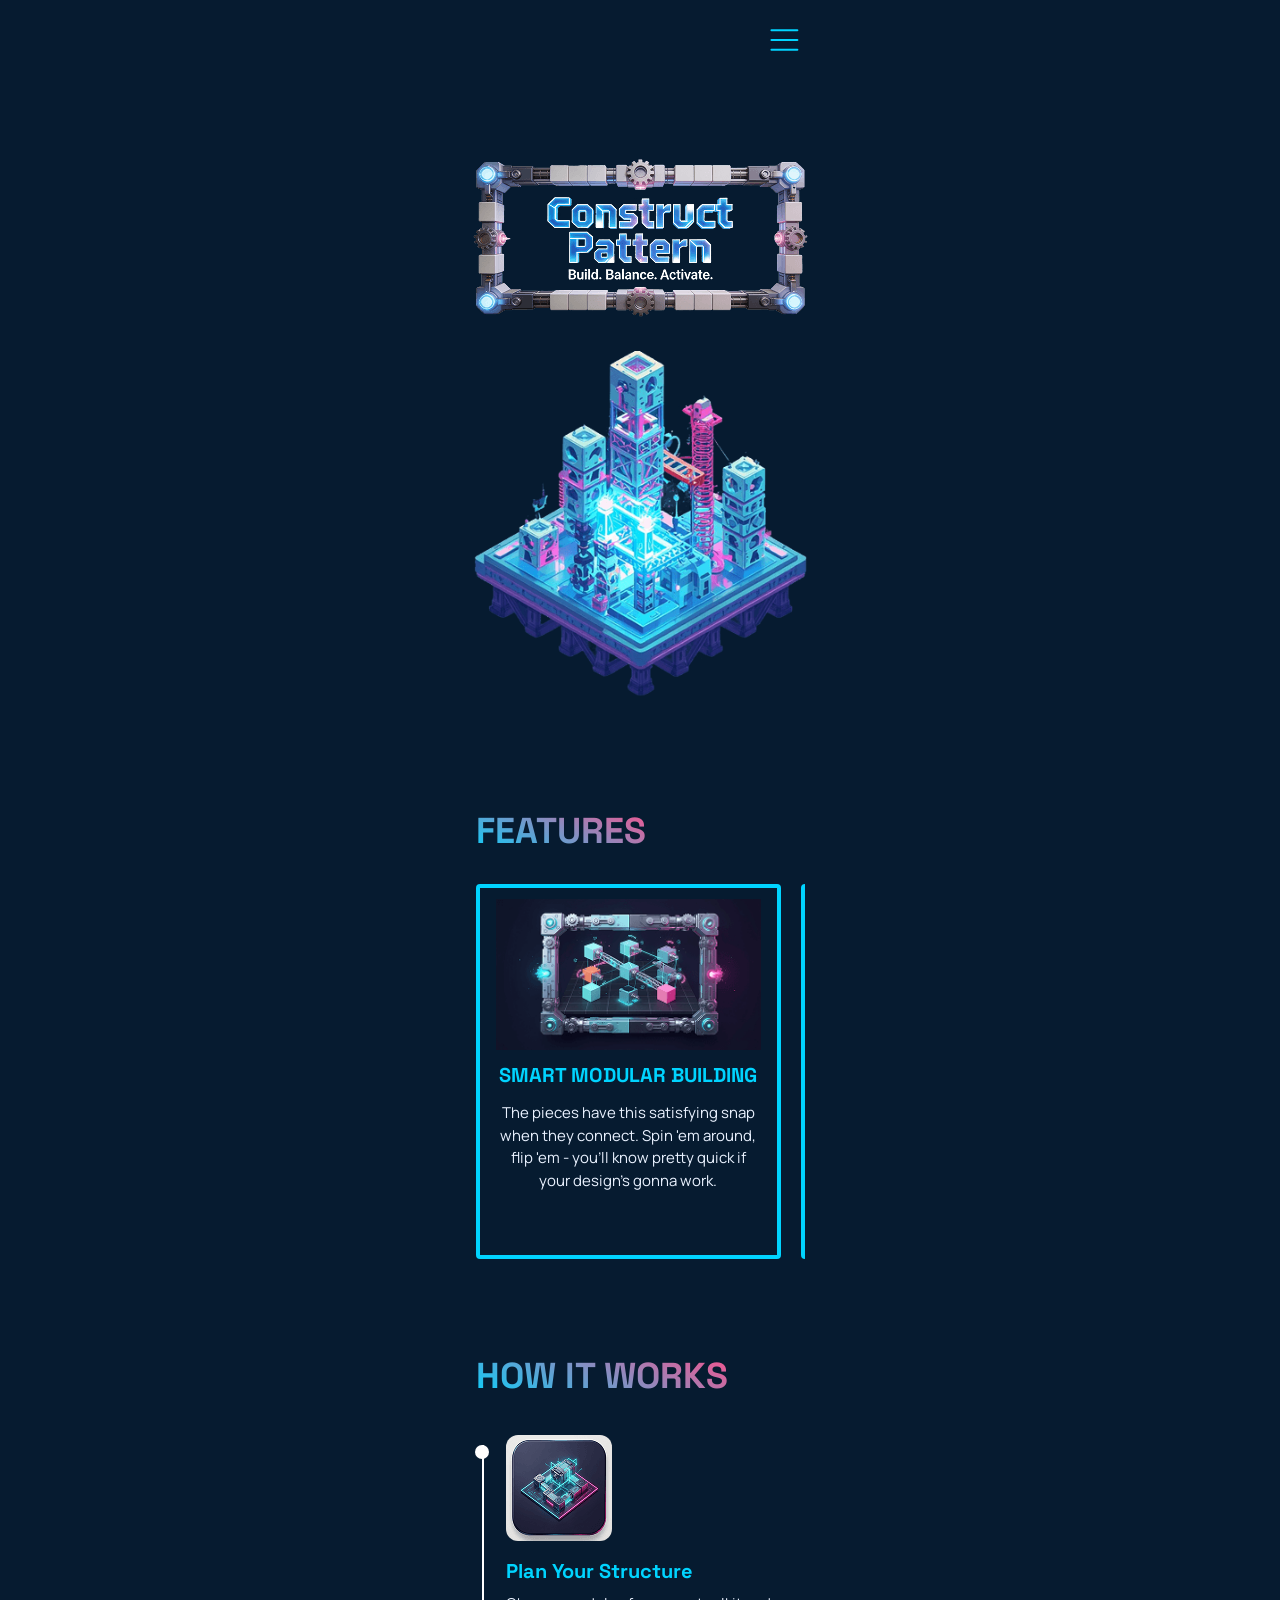
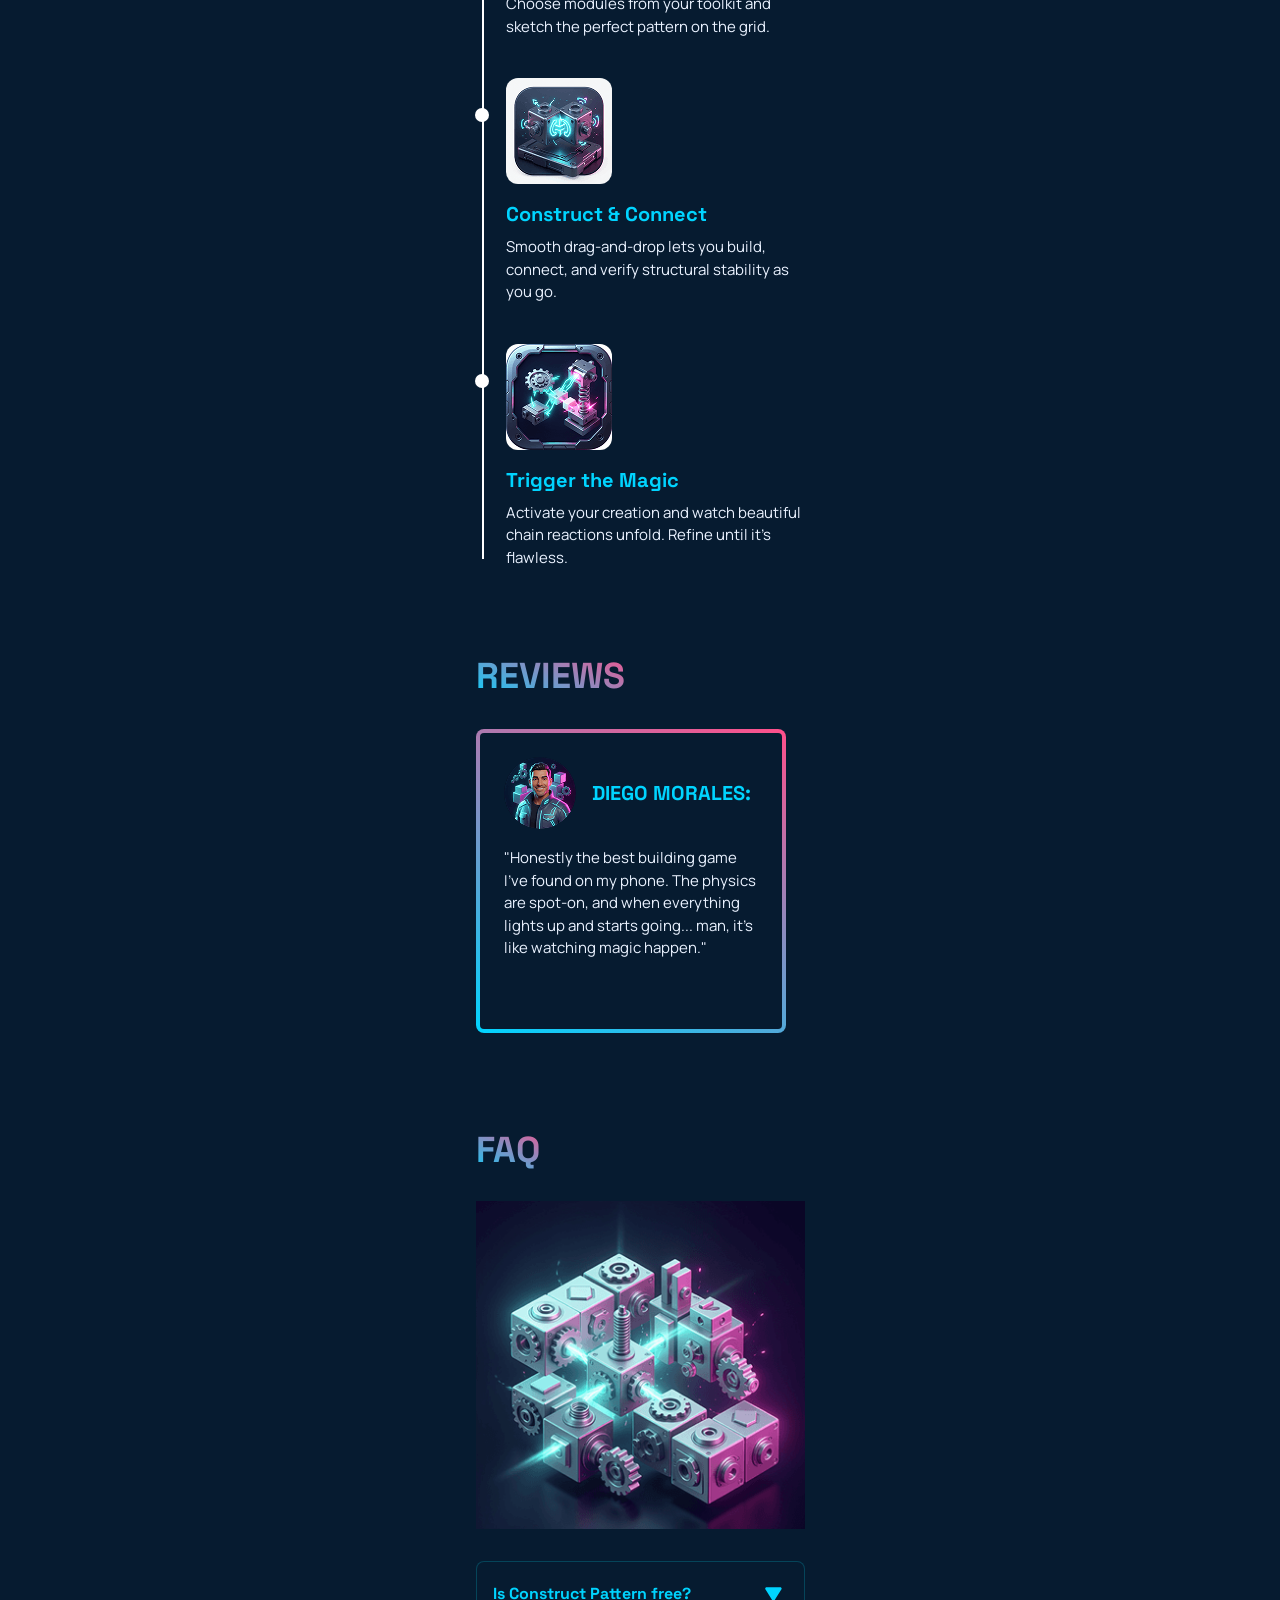
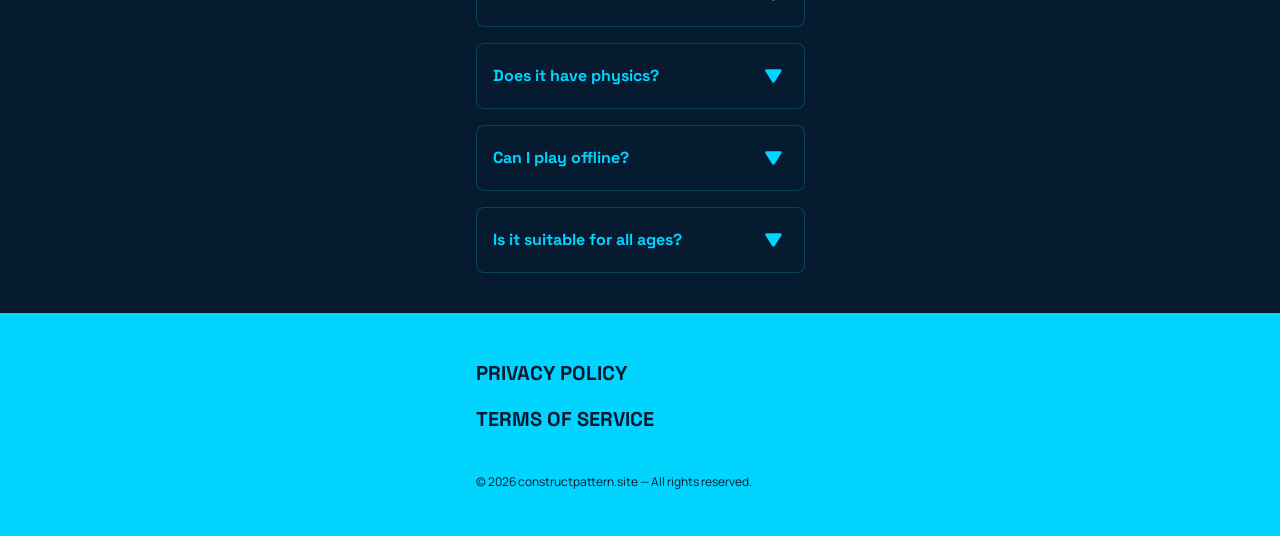
==== commit 64dd638d: "Deploying to gh-pages from @ Yevhenii-Pavlushchenko/STP-12864@c40666e825c9266651127901c32ab4acdb3ed9" ====
--- a/index.html
+++ b/index.html
@@ -18,7 +18,7 @@
     />
 
     <script type="module" crossorigin src="./index.js"></script>
-    <link rel="stylesheet" crossorigin href="./assets/styles-BHFM0-Rw.css">
+    <link rel="stylesheet" crossorigin href="./assets/styles-c8ohpCDI.css">
   </head>
   <body data-scroll="true">
     <header class="hdr_header">
@@ -34,13 +34,13 @@
           <a href="#" class="hdr_item-nav-link">Home</a>
         </li>
         <li class="hdr_item-navigation">
-          <a href="#about" class="hdr_item-nav-link">Features</a>
+          <a href="#features" class="hdr_item-nav-link">Features</a>
         </li>
         <li class="hdr_item-navigation">
           <a href="#how-it-works" class="hdr_item-nav-link">How it Works</a>
         </li>
         <li class="hdr_item-navigation">
-          <a href="#features" class="hdr_item-nav-link">Revievs</a>
+          <a href="#reviews" class="hdr_item-nav-link">Reviews</a>
         </li>
         <li class="hdr_item-navigation">
           <a href="#faq" class="hdr_item-nav-link">FAQ</a>
@@ -548,15 +548,15 @@
       </li>
       <li class="ftr_footer-item">
         <a class="ftr_footer-link" href="./terms-conditions.html"
-          >Terms & Conditions</a
+          >Terms of Service</a
         >
       </li>
     </ul>
 
     <p class="ftr_footer-copyright">
       <span class="ftr_footer-copy-main">
-        © 2026 Quiet Grain | All Rights Reserved | quietgrain.online</span
-      >
+        © 2026 constructpattern.site — All rights reserved.
+      </span>
     </p>
   </div>
 </footer>
--- a/assets/styles-c8ohpCDI.css
+++ b/assets/styles-c8ohpCDI.css
@@ -0,0 +1 @@
+h1,h2,h3,h4,h5,h6,p{margin:0}p:last-child{margin-bottom:0}ul{margin:0;padding:0;list-style:none}li{list-style-type:none}a{color:currentColor;text-decoration:none}button{font-family:inherit;cursor:pointer}img{display:block;max-width:100%;height:auto;object-fit:cover}address{font-style:normal}:root{--font-manrope: "Manrope",sans-serif;--font-space: "Space Grotesk", sans-serif;--background-color: #061b30;--text-color: #eaf2ff;--main-color: #00d4ff;--accent-color: #FF4F8A;font-synthesis:none;text-rendering:optimizeLegibility;-webkit-font-smoothing:antialiased;-moz-osx-font-smoothing:grayscale;-webkit-text-size-adjust:100%}*{box-sizing:border-box;padding:0;margin:0}html{scroll-behavior:smooth}body{min-height:100vh;margin:0;font-family:var(--font-manrope);background-color:var(--background-color);color:var(--text-color)}body[data-scroll=false]{overflow:hidden}@media only screen and (min-width: 1440px){body{padding-top:0}}main{flex-grow:1}article{padding:25px 0}@media only screen and (min-width: 1440px){article{padding:50px 0}}h1,h2,a,li{font-family:var(--font-space)}.visually-hidden{position:absolute;width:1px;height:1px;padding:0;margin:-1px;border:0;white-space:nowrap;clip:rect(0,0,0,0);clip-path:inset(50%);overflow:hidden}html{scroll-behavior:smooth;scroll-padding-top:50px}@media screen and (min-width: 1440px){html{scroll-padding-top:50px}}.container{min-width:320px;max-width:375px;margin:0 auto;padding:0 23px}@media only screen and (min-width: 1440px){.container{max-width:1440px;padding:0 108px}}:root{--swiper-theme-color: #007aff }:host{display:block;margin-left:auto;margin-right:auto;position:relative;z-index:1}.swiper{display:block;list-style:none;margin-left:auto;margin-right:auto;overflow:hidden;padding:0;position:relative;z-index:1}.swiper-vertical>.swiper-wrapper{flex-direction:column}.swiper-wrapper{box-sizing:initial;display:flex;height:100%;position:relative;transition-property:transform;transition-timing-function:var(--swiper-wrapper-transition-timing-function, initial);width:100%;z-index:1}.swiper-android .swiper-slide,.swiper-ios .swiper-slide,.swiper-wrapper{transform:translateZ(0)}.swiper-horizontal{touch-action:pan-y}.swiper-vertical{touch-action:pan-x}.swiper-slide{display:block;flex-shrink:0;height:100%;position:relative;transition-property:transform;width:100%}.swiper-slide-invisible-blank{visibility:hidden}.swiper-autoheight,.swiper-autoheight .swiper-slide{height:auto}.swiper-autoheight .swiper-wrapper{align-items:flex-start;transition-property:transform,height}.swiper-backface-hidden .swiper-slide{backface-visibility:hidden;transform:translateZ(0)}.swiper-3d.swiper-css-mode .swiper-wrapper{perspective:1200px}.swiper-3d .swiper-wrapper{transform-style:preserve-3d}.swiper-3d{perspective:1200px}.swiper-3d .swiper-cube-shadow,.swiper-3d .swiper-slide{transform-style:preserve-3d}.swiper-css-mode>.swiper-wrapper{overflow:auto;scrollbar-width:none;-ms-overflow-style:none}.swiper-css-mode>.swiper-wrapper::-webkit-scrollbar{display:none}.swiper-css-mode>.swiper-wrapper>.swiper-slide{scroll-snap-align:start start}.swiper-css-mode.swiper-horizontal>.swiper-wrapper{scroll-snap-type:x mandatory}.swiper-css-mode.swiper-horizontal>.swiper-wrapper>.swiper-slide:first-child{margin-inline-start:var(--swiper-slides-offset-before);scroll-margin-inline-start:var(--swiper-slides-offset-before)}.swiper-css-mode.swiper-horizontal>.swiper-wrapper>.swiper-slide:last-child{margin-inline-end:var(--swiper-slides-offset-after)}.swiper-css-mode.swiper-vertical>.swiper-wrapper{scroll-snap-type:y mandatory}.swiper-css-mode.swiper-vertical>.swiper-wrapper>.swiper-slide:first-child{margin-block-start:var(--swiper-slides-offset-before);scroll-margin-block-start:var(--swiper-slides-offset-before)}.swiper-css-mode.swiper-vertical>.swiper-wrapper>.swiper-slide:last-child{margin-block-end:var(--swiper-slides-offset-after)}.swiper-css-mode.swiper-free-mode>.swiper-wrapper{scroll-snap-type:none}.swiper-css-mode.swiper-free-mode>.swiper-wrapper>.swiper-slide{scroll-snap-align:none}.swiper-css-mode.swiper-centered>.swiper-wrapper:before{content:"";flex-shrink:0;order:9999}.swiper-css-mode.swiper-centered>.swiper-wrapper>.swiper-slide{scroll-snap-align:center center;scroll-snap-stop:always}.swiper-css-mode.swiper-centered.swiper-horizontal>.swiper-wrapper>.swiper-slide:first-child{margin-inline-start:var(--swiper-centered-offset-before)}.swiper-css-mode.swiper-centered.swiper-horizontal>.swiper-wrapper:before{height:100%;min-height:1px;width:var(--swiper-centered-offset-after)}.swiper-css-mode.swiper-centered.swiper-vertical>.swiper-wrapper>.swiper-slide:first-child{margin-block-start:var(--swiper-centered-offset-before)}.swiper-css-mode.swiper-centered.swiper-vertical>.swiper-wrapper:before{height:var(--swiper-centered-offset-after);min-width:1px;width:100%}.swiper-3d .swiper-slide-shadow,.swiper-3d .swiper-slide-shadow-bottom,.swiper-3d .swiper-slide-shadow-left,.swiper-3d .swiper-slide-shadow-right,.swiper-3d .swiper-slide-shadow-top{height:100%;left:0;pointer-events:none;position:absolute;top:0;width:100%;z-index:10}.swiper-3d .swiper-slide-shadow{background:#00000026}.swiper-3d .swiper-slide-shadow-left{background-image:linear-gradient(270deg,#00000080,#0000)}.swiper-3d .swiper-slide-shadow-right{background-image:linear-gradient(90deg,#00000080,#0000)}.swiper-3d .swiper-slide-shadow-top{background-image:linear-gradient(0deg,#00000080,#0000)}.swiper-3d .swiper-slide-shadow-bottom{background-image:linear-gradient(180deg,#00000080,#0000)}.swiper-lazy-preloader{border:4px solid var(--swiper-preloader-color, var(--swiper-theme-color));border-radius:50%;border-top:4px solid #0000;box-sizing:border-box;height:42px;left:50%;margin-left:-21px;margin-top:-21px;position:absolute;top:50%;transform-origin:50%;width:42px;z-index:10}.swiper-watch-progress .swiper-slide-visible .swiper-lazy-preloader,.swiper:not(.swiper-watch-progress) .swiper-lazy-preloader{animation:swiper-preloader-spin 1s linear infinite}.swiper-lazy-preloader-white{--swiper-preloader-color: #fff }.swiper-lazy-preloader-black{--swiper-preloader-color: #000 }@keyframes swiper-preloader-spin{0%{transform:rotate(0)}to{transform:rotate(1turn)}}.swiper-virtual .swiper-slide{-webkit-backface-visibility:hidden;transform:translateZ(0)}.swiper-virtual.swiper-css-mode .swiper-wrapper:after{content:"";left:0;pointer-events:none;position:absolute;top:0}.swiper-virtual.swiper-css-mode.swiper-horizontal .swiper-wrapper:after{height:1px;width:var(--swiper-virtual-size)}.swiper-virtual.swiper-css-mode.swiper-vertical .swiper-wrapper:after{height:var(--swiper-virtual-size);width:1px}:root{--swiper-navigation-size: 44px }.swiper-button-next,.swiper-button-prev{align-items:center;color:var(--swiper-navigation-color, var(--swiper-theme-color));cursor:pointer;display:flex;height:var(--swiper-navigation-size);justify-content:center;position:absolute;width:var(--swiper-navigation-size);z-index:10}.swiper-button-next.swiper-button-disabled,.swiper-button-prev.swiper-button-disabled{cursor:auto;opacity:.35;pointer-events:none}.swiper-button-next.swiper-button-hidden,.swiper-button-prev.swiper-button-hidden{cursor:auto;opacity:0;pointer-events:none}.swiper-navigation-disabled .swiper-button-next,.swiper-navigation-disabled .swiper-button-prev{display:none!important}.swiper-button-next ::slotted(svg),.swiper-button-next svg,.swiper-button-prev ::slotted(svg),.swiper-button-prev svg{height:100%;object-fit:contain;transform-origin:center;width:100%;fill:currentColor;pointer-events:none}.swiper-button-lock{display:none}.swiper-button-next,.swiper-button-prev{margin-top:calc(0px - var(--swiper-navigation-size)/2);top:var(--swiper-navigation-top-offset, 50%)}.swiper-button-prev{left:var(--swiper-navigation-sides-offset, 4px);right:auto}.swiper-button-prev .swiper-navigation-icon,.swiper-button-prev ::slotted(.swiper-navigation-icon){transform:rotate(180deg)}.swiper-button-next{left:auto;right:var(--swiper-navigation-sides-offset, 4px)}.swiper-horizontal .swiper-button-next,.swiper-horizontal .swiper-button-prev,.swiper-horizontal~.swiper-button-next,.swiper-horizontal~.swiper-button-prev{margin-left:0;margin-top:calc(0px - var(--swiper-navigation-size)/2);top:var(--swiper-navigation-top-offset, 50%)}.swiper-horizontal.swiper-rtl .swiper-button-next,.swiper-horizontal.swiper-rtl~.swiper-button-next,.swiper-horizontal~.swiper-button-prev,.swiper-horizontal .swiper-button-prev{left:var(--swiper-navigation-sides-offset, 4px);right:auto}.swiper-horizontal.swiper-rtl .swiper-button-prev,.swiper-horizontal.swiper-rtl~.swiper-button-prev,.swiper-horizontal~.swiper-button-next,.swiper-horizontal .swiper-button-next{left:auto;right:var(--swiper-navigation-sides-offset, 4px)}.swiper-horizontal.swiper-rtl .swiper-button-next .swiper-navigation-icon,.swiper-horizontal.swiper-rtl .swiper-button-next ::slotted(.swiper-navigation-icon),.swiper-horizontal.swiper-rtl~.swiper-button-next .swiper-navigation-icon,.swiper-horizontal.swiper-rtl~.swiper-button-next ::slotted(.swiper-navigation-icon),.swiper-horizontal~.swiper-button-prev .swiper-navigation-icon,.swiper-horizontal~.swiper-button-prev ::slotted(.swiper-navigation-icon),.swiper-horizontal .swiper-button-prev .swiper-navigation-icon,.swiper-horizontal .swiper-button-prev ::slotted(.swiper-navigation-icon){transform:rotate(180deg)}.swiper-horizontal.swiper-rtl .swiper-button-prev .swiper-navigation-icon,.swiper-horizontal.swiper-rtl .swiper-button-prev ::slotted(.swiper-navigation-icon),.swiper-horizontal.swiper-rtl~.swiper-button-prev .swiper-navigation-icon,.swiper-horizontal.swiper-rtl~.swiper-button-prev ::slotted(.swiper-navigation-icon){transform:rotate(0)}.swiper-vertical .swiper-button-next,.swiper-vertical .swiper-button-prev,.swiper-vertical~.swiper-button-next,.swiper-vertical~.swiper-button-prev{left:var(--swiper-navigation-top-offset, 50%);margin-left:calc(0px - var(--swiper-navigation-size)/2);margin-top:0;right:auto}.swiper-vertical .swiper-button-prev,.swiper-vertical~.swiper-button-prev{bottom:auto;top:var(--swiper-navigation-sides-offset, 4px)}.swiper-vertical .swiper-button-prev .swiper-navigation-icon,.swiper-vertical .swiper-button-prev ::slotted(.swiper-navigation-icon),.swiper-vertical~.swiper-button-prev .swiper-navigation-icon,.swiper-vertical~.swiper-button-prev ::slotted(.swiper-navigation-icon){transform:rotate(-90deg)}.swiper-vertical .swiper-button-next,.swiper-vertical~.swiper-button-next{bottom:var(--swiper-navigation-sides-offset, 4px);top:auto}.swiper-vertical .swiper-button-next .swiper-navigation-icon,.swiper-vertical .swiper-button-next ::slotted(.swiper-navigation-icon),.swiper-vertical~.swiper-button-next .swiper-navigation-icon,.swiper-vertical~.swiper-button-next ::slotted(.swiper-navigation-icon){transform:rotate(90deg)}.swiper-pagination{position:absolute;text-align:center;transform:translateZ(0);transition:opacity .3s;z-index:10}.swiper-pagination.swiper-pagination-hidden{opacity:0}.swiper-pagination.swiper-pagination-disabled,.swiper-pagination-disabled>.swiper-pagination{display:none!important}.swiper-horizontal>.swiper-pagination-bullets,.swiper-pagination-bullets.swiper-pagination-horizontal,.swiper-pagination-custom,.swiper-pagination-fraction{bottom:var(--swiper-pagination-bottom, 8px);left:0;top:var(--swiper-pagination-top, auto);width:100%}.swiper-pagination-bullets-dynamic{font-size:0;overflow:hidden}.swiper-pagination-bullets-dynamic .swiper-pagination-bullet{position:relative;transform:scale(.33)}.swiper-pagination-bullets-dynamic .swiper-pagination-bullet-active,.swiper-pagination-bullets-dynamic .swiper-pagination-bullet-active-main{transform:scale(1)}.swiper-pagination-bullets-dynamic .swiper-pagination-bullet-active-prev{transform:scale(.66)}.swiper-pagination-bullets-dynamic .swiper-pagination-bullet-active-prev-prev{transform:scale(.33)}.swiper-pagination-bullets-dynamic .swiper-pagination-bullet-active-next{transform:scale(.66)}.swiper-pagination-bullets-dynamic .swiper-pagination-bullet-active-next-next{transform:scale(.33)}.swiper-pagination-bullet{background:var(--swiper-pagination-bullet-inactive-color, #000);border-radius:var(--swiper-pagination-bullet-border-radius, 50%);display:inline-block;height:var(--swiper-pagination-bullet-height, var(--swiper-pagination-bullet-size, 8px));opacity:var(--swiper-pagination-bullet-inactive-opacity, .2);width:var(--swiper-pagination-bullet-width, var(--swiper-pagination-bullet-size, 8px))}button.swiper-pagination-bullet{-webkit-appearance:none;-moz-appearance:none;appearance:none;border:none;box-shadow:none;margin:0;padding:0}.swiper-pagination-clickable .swiper-pagination-bullet{cursor:pointer}.swiper-pagination-bullet:only-child{display:none!important}.swiper-pagination-bullet-active{background:var(--swiper-pagination-color, var(--swiper-theme-color));opacity:var(--swiper-pagination-bullet-opacity, 1)}.swiper-pagination-vertical.swiper-pagination-bullets,.swiper-vertical>.swiper-pagination-bullets{left:var(--swiper-pagination-left, auto);right:var(--swiper-pagination-right, 8px);top:50%;transform:translate3d(0,-50%,0)}.swiper-pagination-vertical.swiper-pagination-bullets .swiper-pagination-bullet,.swiper-vertical>.swiper-pagination-bullets .swiper-pagination-bullet{display:block;margin:var(--swiper-pagination-bullet-vertical-gap, 6px) 0}.swiper-pagination-vertical.swiper-pagination-bullets.swiper-pagination-bullets-dynamic,.swiper-vertical>.swiper-pagination-bullets.swiper-pagination-bullets-dynamic{top:50%;transform:translateY(-50%);width:8px}.swiper-pagination-vertical.swiper-pagination-bullets.swiper-pagination-bullets-dynamic .swiper-pagination-bullet,.swiper-vertical>.swiper-pagination-bullets.swiper-pagination-bullets-dynamic .swiper-pagination-bullet{display:inline-block;transition:transform .2s,top .2s}.swiper-horizontal>.swiper-pagination-bullets .swiper-pagination-bullet,.swiper-pagination-horizontal.swiper-pagination-bullets .swiper-pagination-bullet{margin:0 var(--swiper-pagination-bullet-horizontal-gap, 4px)}.swiper-horizontal>.swiper-pagination-bullets.swiper-pagination-bullets-dynamic,.swiper-pagination-horizontal.swiper-pagination-bullets.swiper-pagination-bullets-dynamic{left:50%;transform:translate(-50%);white-space:nowrap}.swiper-horizontal>.swiper-pagination-bullets.swiper-pagination-bullets-dynamic .swiper-pagination-bullet,.swiper-pagination-horizontal.swiper-pagination-bullets.swiper-pagination-bullets-dynamic .swiper-pagination-bullet{transition:transform .2s,left .2s}.swiper-horizontal.swiper-rtl>.swiper-pagination-bullets-dynamic .swiper-pagination-bullet{transition:transform .2s,right .2s}.swiper-pagination-fraction{color:var(--swiper-pagination-fraction-color, inherit)}.swiper-pagination-progressbar{background:var(--swiper-pagination-progressbar-bg-color, #00000040);position:absolute}.swiper-pagination-progressbar .swiper-pagination-progressbar-fill{background:var(--swiper-pagination-color, var(--swiper-theme-color));height:100%;left:0;position:absolute;top:0;transform:scale(0);transform-origin:left top;width:100%}.swiper-rtl .swiper-pagination-progressbar .swiper-pagination-progressbar-fill{transform-origin:right top}.swiper-pagination-progressbar.swiper-pagination-horizontal,.swiper-pagination-progressbar.swiper-pagination-vertical.swiper-pagination-progressbar-opposite,.swiper-horizontal>.swiper-pagination-progressbar,.swiper-vertical>.swiper-pagination-progressbar.swiper-pagination-progressbar-opposite{height:var(--swiper-pagination-progressbar-size, 4px);left:0;top:0;width:100%}.swiper-pagination-progressbar.swiper-pagination-horizontal.swiper-pagination-progressbar-opposite,.swiper-pagination-progressbar.swiper-pagination-vertical,.swiper-horizontal>.swiper-pagination-progressbar.swiper-pagination-progressbar-opposite,.swiper-vertical>.swiper-pagination-progressbar{height:100%;left:0;top:0;width:var(--swiper-pagination-progressbar-size, 4px)}.swiper-pagination-lock{display:none}.swiper-scrollbar{background:var(--swiper-scrollbar-bg-color, #0000001a);border-radius:var(--swiper-scrollbar-border-radius, 10px);position:relative;touch-action:none}.swiper-scrollbar.swiper-scrollbar-disabled,.swiper-scrollbar-disabled>.swiper-scrollbar{display:none!important}.swiper-scrollbar.swiper-scrollbar-horizontal,.swiper-horizontal>.swiper-scrollbar{bottom:var(--swiper-scrollbar-bottom, 4px);height:var(--swiper-scrollbar-size, 4px);left:var(--swiper-scrollbar-sides-offset, 1%);position:absolute;top:var(--swiper-scrollbar-top, auto);width:calc(100% - var(--swiper-scrollbar-sides-offset, 1%)*2);z-index:50}.swiper-scrollbar.swiper-scrollbar-vertical,.swiper-vertical>.swiper-scrollbar{height:calc(100% - var(--swiper-scrollbar-sides-offset, 1%)*2);left:var(--swiper-scrollbar-left, auto);position:absolute;right:var(--swiper-scrollbar-right, 4px);top:var(--swiper-scrollbar-sides-offset, 1%);width:var(--swiper-scrollbar-size, 4px);z-index:50}.swiper-scrollbar-drag{background:var(--swiper-scrollbar-drag-bg-color, #00000080);border-radius:var(--swiper-scrollbar-border-radius, 10px);height:100%;left:0;position:relative;top:0;width:100%}.swiper-scrollbar-cursor-drag{cursor:move}.swiper-scrollbar-lock{display:none}.swiper-zoom-container{align-items:center;display:flex;height:100%;justify-content:center;text-align:center;width:100%}.swiper-zoom-container>canvas,.swiper-zoom-container>img,.swiper-zoom-container>svg{max-height:100%;max-width:100%;object-fit:contain}.swiper-slide-zoomed{cursor:move;touch-action:none}.swiper .swiper-notification{left:0;opacity:0;pointer-events:none;position:absolute;top:0;z-index:-1000}.swiper-free-mode>.swiper-wrapper{margin:0 auto;transition-timing-function:ease-out}.swiper-grid>.swiper-wrapper{flex-wrap:wrap}.swiper-grid-column>.swiper-wrapper{flex-direction:column;flex-wrap:wrap}.swiper-fade.swiper-free-mode .swiper-slide{transition-timing-function:ease-out}.swiper-fade .swiper-slide{pointer-events:none;transition-property:opacity}.swiper-fade .swiper-slide .swiper-slide{pointer-events:none}.swiper-fade .swiper-slide-active,.swiper-fade .swiper-slide-active .swiper-slide-active{pointer-events:auto}.swiper.swiper-cube{overflow:visible}.swiper-cube .swiper-slide{backface-visibility:hidden;height:100%;pointer-events:none;transform-origin:0 0;visibility:hidden;width:100%;z-index:1}.swiper-cube .swiper-slide .swiper-slide{pointer-events:none}.swiper-cube.swiper-rtl .swiper-slide{transform-origin:100% 0}.swiper-cube .swiper-slide-active,.swiper-cube .swiper-slide-active .swiper-slide-active{pointer-events:auto}.swiper-cube .swiper-slide-active,.swiper-cube .swiper-slide-next,.swiper-cube .swiper-slide-prev{pointer-events:auto;visibility:visible}.swiper-cube .swiper-cube-shadow{bottom:0;height:100%;left:0;opacity:.6;position:absolute;width:100%;z-index:0}.swiper-cube .swiper-cube-shadow:before{background:#000;bottom:0;content:"";filter:blur(50px);left:0;position:absolute;right:0;top:0}.swiper-cube .swiper-slide-next+.swiper-slide{pointer-events:auto;visibility:visible}.swiper-cube .swiper-slide-shadow-cube.swiper-slide-shadow-bottom,.swiper-cube .swiper-slide-shadow-cube.swiper-slide-shadow-left,.swiper-cube .swiper-slide-shadow-cube.swiper-slide-shadow-right,.swiper-cube .swiper-slide-shadow-cube.swiper-slide-shadow-top{backface-visibility:hidden;z-index:0}.swiper.swiper-flip{overflow:visible}.swiper-flip .swiper-slide{backface-visibility:hidden;pointer-events:none;z-index:1}.swiper-flip .swiper-slide .swiper-slide{pointer-events:none}.swiper-flip .swiper-slide-active,.swiper-flip .swiper-slide-active .swiper-slide-active{pointer-events:auto}.swiper-flip .swiper-slide-shadow-flip.swiper-slide-shadow-bottom,.swiper-flip .swiper-slide-shadow-flip.swiper-slide-shadow-left,.swiper-flip .swiper-slide-shadow-flip.swiper-slide-shadow-right,.swiper-flip .swiper-slide-shadow-flip.swiper-slide-shadow-top{backface-visibility:hidden;z-index:0}.swiper-creative .swiper-slide{backface-visibility:hidden;overflow:hidden;transition-property:transform,opacity,height}.swiper.swiper-cards{overflow:visible}.swiper-cards .swiper-slide{backface-visibility:hidden;overflow:hidden;transform-origin:center bottom}.hdr_header{position:fixed;top:0;left:0;padding-top:20px;width:100%;margin:0 auto;z-index:1000}.hdr_container{display:flex;align-items:center;justify-content:flex-end}.hdr_btn-burger{display:block;width:40px;height:40px;background-color:transparent;border:none;outline:none;padding:0;cursor:pointer;color:var(--main-color);transition:color .3s ease}.hdr_btn-burger svg{width:100%;height:100%;stroke:currentColor;fill:none}.hdr_btn-burger:hover,.hdr_btn-burger:focus-visible,.hdr_btn-burger:active{color:var(--accent-color)}.hdr_navigation{display:none}@media only screen and (min-width: 1440px){.hdr_container{justify-content:center}.hdr_btn-burger{display:none}.hdr_navigation{display:block;width:100%}.hdr_list-navigation{display:flex;align-items:center;justify-content:space-between;width:100%;margin:0;padding:0;list-style:none}.hdr_item-navigation{flex:0 1 auto}.hdr_item-nav-link{font-family:var(--font-manrope);font-size:16px;font-weight:400;text-transform:uppercase;line-height:1.5;letter-spacing:.05em;color:var(--text-color);transition:color .3s ease}.hdr_item-nav-link:hover,.hdr_item-nav-link:focus-visible,.hdr_item-nav-link:active{color:var(--accent-color, #00e5ff)}}.hr_section{background-color:var(--background-color, #041224);overflow:hidden;width:100%;padding-top:118px}@media only screen and (min-width: 1440px){.hr_section{min-height:823px;padding-top:0;display:flex;align-items:center;background-image:url(../img/hero/hero-bcg.png);background-repeat:no-repeat;background-size:cover;background-position:right center}@media (-webkit-min-device-pixel-ratio: 2),(min-resolution: 192dpi){.hr_section{background-image:url(../img/hero/hero-bcg@2x.png)}}}.hr_container{display:flex;flex-direction:column;align-items:center;justify-content:center;padding:40px 20px;gap:32px}@media only screen and (min-width: 1440px){.hr_container{flex-direction:row;justify-content:space-between;width:100%;padding:0 20px;gap:0}}.hr_logo-wrapper{margin:0;padding:0;width:100%;display:flex;justify-content:center;align-items:center}@media only screen and (min-width: 1440px){.hr_logo-wrapper{padding-left:88px;width:50%;justify-content:flex-start}}.hr_logo-img{display:block;max-width:340px;height:auto;width:100%}@media only screen and (min-width: 1440px){.hr_logo-img{max-width:542px}}.hr_mob-plant-wrapper{margin:0;padding:0;width:100%;display:flex;justify-content:center;align-items:center}@media only screen and (min-width: 1440px){.hr_mob-plant-wrapper{display:none}}.hr_bg-img{display:block;width:100%;max-width:100%;height:auto}.hr_empty-column{display:none}@media only screen and (min-width: 1440px){.hr_empty-column{display:block;width:50%}}.feat_section{background-color:var(--background-color, #041224);padding:40px 0;width:100%}@media only screen and (min-width: 1440px){.feat_section{padding:75px 0}}.feat_wrapper{display:flex;flex-direction:column}.feat_section-title{font-family:Space Grotesk,sans-serif;font-weight:700;font-size:36px;line-height:1.5;text-transform:uppercase;margin-bottom:26px;width:fit-content;background:linear-gradient(25deg,#00d4ff,#ff4f8a);background-clip:text;-webkit-background-clip:text;-webkit-text-fill-color:transparent}@media only screen and (min-width: 1440px){.feat_section-title{margin-bottom:28px}}.feat_slider-viewport{width:100%;overflow:hidden}.feat_slider-track{display:flex;gap:20px;overflow-x:auto;scroll-snap-type:x mandatory;scrollbar-width:none;padding-bottom:10px}.feat_slider-track::-webkit-scrollbar{display:none}@media only screen and (min-width: 1440px){.feat_slider-track{overflow-x:visible;scroll-snap-type:none;justify-content:space-between;padding-bottom:0}}.feat_card{margin:0;flex:0 0 305px;width:305px;height:375px;scroll-snap-align:start;box-sizing:border-box;border:4px solid var(--main-color,);border-radius:4px;padding:16px;display:flex;flex-direction:column;align-items:center;text-align:center}@media only screen and (min-width: 1440px){.feat_card{flex:0 1 calc(25% - 15px)}}.feat_card-icon-wrap{width:100%;height:140px;display:flex;justify-content:center;align-items:center;margin-bottom:16px}.feat_card-img{max-height:100%;max-width:100%;object-fit:contain}.feat_card-content{display:flex;flex-direction:column;gap:12px}.feat_card-title{font-family:var(--font-space);font-size:20px;line-height:1.5;font-weight:700;color:var(--main-color, #00e5ff);text-transform:uppercase}.feat_card-text{font-size:15px;line-height:1.5;color:var(--text-color, #ffffff)}.how_section{background-color:var(--background-color, #041224);padding:40px 0;width:100%}.how_wrapper{display:flex;flex-direction:column}.how_section-title{font-family:Space Grotesk,sans-serif;font-weight:700;font-size:36px;line-height:1.5;text-transform:uppercase;margin-bottom:32px;width:fit-content;background:linear-gradient(25deg,#00d4ff,#ff4f8a);background-clip:text;-webkit-background-clip:text;-webkit-text-fill-color:transparent}.how_timeline{position:relative;display:flex;flex-direction:column;gap:40px;padding-left:30px}.how_timeline-line{position:absolute;left:6px;top:10px;bottom:10px;width:2px;background-color:#fff}.how_step{position:relative;display:flex;flex-direction:column}.how_step-dot{position:absolute;left:-28px;top:10px;width:14px;height:14px;background-color:#fff;border-radius:50%;transform:translate(-3px);z-index:2}.how_step-2 .how_step-dot,.how_step-3 .how_step-dot{top:30px}@media screen and (min-width:1440px){.how_step-2 .how_step-dot,.how_step-3 .how_step-dot{top:-40px}}.how_step-block{display:flex;flex-direction:column;gap:16px}.how_step-img-wrap{width:106px;height:106px;flex-shrink:0;border-radius:12px;overflow:hidden}.how_step-img{width:100%;height:100%;object-fit:cover}.how_step-content{display:flex;flex-direction:column;gap:8px}.how_step-title{font-family:var(--font-space, "Space Grotesk", sans-serif);font-size:20px;line-height:1.4;font-weight:700;color:var(--main-color, #00e5ff)}.how_step-text{font-size:15px;line-height:1.5;color:var(--text-color, #ffffff);margin:0}@media only screen and (min-width: 1440px){.how_section{padding:75px 0}.how_section-title{margin-bottom:60px}.how_timeline{display:grid;grid-template-columns:repeat(3,1fr);gap:48px;padding-left:0;padding-top:180px;padding-bottom:180px}.how_timeline-line{left:0;right:0;top:140px;width:100%;height:2px}.how_step{align-items:center;position:relative}.how_step-dot{width:28px;height:28px;left:50%;top:-40px;transform:translate(-50%,-50%)}.how_step-block{position:absolute;width:100%;max-width:360px;flex-direction:row;text-align:left;align-items:flex-start}.how_step-1 .how_step-block,.how_step-3 .how_step-block{top:-12px}.how_step-2 .how_step-block{bottom:68px}.how_step-1 .how_step-dot{left:0}.how_step-2 .how_step-dot{top:-38px}.how_step-3 .how_step-dot{left:370px}}.rev_section{background-color:var(--background-color, #041224);padding:40px 0;width:100%}.rev_wrapper{display:flex;flex-direction:column}.rev_section-title{font-family:Space Grotesk,sans-serif;font-weight:700;font-size:36px;line-height:1.5;text-transform:uppercase;margin-bottom:26px;width:fit-content;background:linear-gradient(25deg,#00d4ff,#ff4f8a);background-clip:text;-webkit-background-clip:text;-webkit-text-fill-color:transparent}.rev_slider-viewport{width:100%;overflow:hidden}.rev_slider-track{display:flex!important;flex-direction:row!important;flex-wrap:nowrap!important;gap:20px!important;overflow-x:auto!important;scroll-snap-type:x mandatory!important;scrollbar-width:none;padding-bottom:10px}.rev_slider-track::-webkit-scrollbar{display:none}.rev_card{margin:0;flex:0 0 310px!important;width:310px!important;height:304px!important;scroll-snap-align:start!important;box-sizing:border-box;padding:24px;display:flex;flex-direction:column;gap:18px;border-radius:8px;border:4px solid transparent;background:linear-gradient(var(--background-color, #041224),var(--background-color, #041224)) padding-box,linear-gradient(25deg,var(--main-color, #00e5ff) 0%,var(--accent-color, #ff4f8a) 100%) border-box}.rev_card-user{display:flex;align-items:center;gap:16px}.rev_card-avatar-wrap{width:72px;height:72px;border-radius:50%;overflow:hidden;flex-shrink:0}.rev_card-avatar{width:100%;height:100%;object-fit:cover}.rev_card-username{font-family:var(--font-space, "Space Grotesk", sans-serif);font-size:20px;line-height:1.5;font-weight:700;color:var(--main-color, #00e5ff);text-transform:uppercase;margin:0}.rev_card-content{display:flex;flex-direction:column}.rev_card-text{font-size:15px;line-height:1.5;color:var(--text-color, #ffffff);margin:0}@media only screen and (min-width: 1440px){.rev_section{padding:75px 0}.rev_section-title{margin-bottom:28px}.rev_slider-track{display:grid!important;grid-template-columns:repeat(3,1fr)!important;gap:24px!important;overflow-x:visible!important;scroll-snap-type:none!important;padding-bottom:0}.rev_card{flex:none!important;width:100%!important;max-width:413.33px!important;height:266px!important}}.faq_section{background-color:var(--background-color);padding:40px 0;width:100%}.faq_wrapper{display:flex;flex-direction:column}.faq_section-title{font-family:Space Grotesk,sans-serif;font-weight:700;font-size:36px;line-height:1.5;text-transform:uppercase;margin-bottom:24px;width:fit-content;background:linear-gradient(25deg,#00d4ff,#ff4f8a);background-clip:text;-webkit-background-clip:text;-webkit-text-fill-color:transparent}.faq_image-bg{width:100%;margin-bottom:32px}.faq_cube-img{width:100%;height:auto;display:block;object-fit:contain}.faq_accordion-list{display:flex;flex-direction:column;gap:16px}.faq_item{font-style:var(--font-monrope);box-sizing:border-box;width:100%;padding:16px;font-weight:700;line-height:1.5;background-color:#061b30;border:1px solid rgba(0,229,255,.2);border-radius:8px}.faq_summary{display:flex;justify-content:space-between;align-items:center;list-style:none;cursor:pointer}.faq_summary::-webkit-details-marker{display:none}.faq_question{font-family:var(--font-space, "Space Grotesk", sans-serif);font-size:16px;line-height:1.4;font-weight:700;color:var(--main-color, #00e5ff)}.faq_icon{width:32px;height:32px;fill:var(--main-color, #00e5ff);flex-shrink:0;transition:transform .3s ease,fill .3s ease}.faq_item[open] .faq_icon{fill:var(--accent-color);transform:rotate(180deg)}.faq_content{margin-top:12px}.faq_text{font-size:16px;line-height:1.5;font-weight:400;margin:0}@media only screen and (min-width: 1440px){.faq_section{width:100%;padding:0;background-image:none!important}.faq_wrapper{position:relative;width:100%;max-width:1440px;height:748px;margin:0 auto;padding:60px 80px;box-sizing:border-box;display:block;background-image:url(../img/faq/cube-desktop.png);background-repeat:no-repeat;background-position:left center;background-size:cover}@media (-webkit-min-device-pixel-ratio: 2),(min-resolution: 192dpi){.faq_wrapper{background-image:url(../img/faq/cube-desktop@2x.png)}}.faq_section-title{font-size:48px;position:absolute;top:60px;left:80px;margin-bottom:0}.faq_mobile-image-only{display:none!important}.faq_accordion-list{position:absolute;right:80px;top:140px;width:550px;display:flex;flex-direction:column;gap:20px}.faq_item{padding:24px;background-color:#041224bf;-webkit-backdrop-filter:blur(4px);backdrop-filter:blur(4px)}.faq_question{font-size:20px}.faq_text{font-size:16px}}.ftr_footer{background-color:var(--main-color, #00d4ff);padding:45px 0;width:100%}.ftr_footer-wrapper{display:flex;flex-direction:column;gap:35px}.ftr_footer-list{list-style:none;margin:0;padding:0;display:flex;flex-direction:column;gap:16px}.ftr_footer-item{margin:0}.ftr_footer-link{font-weight:700;font-size:20px;line-height:1.5;text-transform:uppercase;color:var(--background-color);text-decoration:none;transition:color .3s ease}.ftr_footer-link:hover{color:var(--accent-color)}.ftr_footer-copy-main{font-size:12px;line-height:1.4;color:var(--background-color)}@media only screen and (min-width: 1440px){.ftr_footer{padding:48px 0}.ftr_footer-wrapper{display:flex;flex-direction:column;gap:50px}.ftr_footer-list{flex-direction:row;justify-content:space-between;align-items:center;width:100%;gap:0}.ftr_footer-link{font-size:20px}.ftr_footer-copyright{text-align:center;width:100%}}.mm_mobile-menu{padding:20px 0 24px;position:fixed;top:0;right:0;bottom:0;left:0;z-index:1000;width:100%;height:100%;background-color:var(--background-color);background-repeat:no-repeat;background-size:cover;background-position:center;display:flex;align-items:center;justify-content:center;opacity:0;pointer-events:none;transition:opacity .3s ease-out}.mm_mobile-menu .container{width:100%;max-width:320px;display:flex;flex-direction:column}.mm_mobile-menu[data-visible=close]{opacity:0;pointer-events:none}.mm_mobile-menu[data-visible=open]{opacity:1;pointer-events:auto}.mm_close-btn{position:absolute;top:20px;right:20px;display:block;width:40px;height:40px;background-color:transparent;border:none;margin-left:auto;outline:none;color:var(--main-color);transition:color .3s ease-in}.mm_close-btn svg{stroke:currentColor;fill:none}.mm_close-btn:hover,.mm_close-btn:focus-visible,.mm_close-btn:active{color:#ff4f8a}.mm_btn-close-icon{width:40px;height:40px}.mm_list-navigation{margin-top:20px;display:flex;flex-direction:column;justify-content:center;align-items:center;gap:24px}.mm_item-nav-link{font-size:20px;font-weight:600;letter-spacing:.04em;text-transform:uppercase;transition:color .3s ease;color:var(--main-color)}.mm_item-nav-link:hover,.mm_item-nav-link:focus-visible,.mm_item-nav-link:active{color:var(--accent-color)}@media only screen and (min-width: 1440px){.mm_mobile-menu{display:none}}.scpg_policy-body{margin:0;padding:0}.scpg_policy-page{padding:50px 0}@media screen and (min-width: 1440px){.scpg_policy-page{padding:30px 40px 100px}}.scpg_policy-container{position:relative;display:flex;flex-direction:column;align-items:center;padding:0 20px}.scpg_policy-close-btn{position:absolute;top:-40px;left:10px;width:24px;height:24px;color:var(--text-color);transition:color .3s ease,transform .3s ease}.scpg_policy-close-btn:hover{color:var(--accent-color);transform:scale(1.1)}@media screen and (min-width: 1440px){.scpg_policy-close-btn{width:41px;height:41px;top:-10px;left:-30px}}.scpg_close-icon{display:block;width:24px;height:24px;fill:currentColor;stroke:currentColor}@media screen and (min-width: 1440px){.scpg_close-icon{width:41px;height:41px}}.scpg_policy-main-title{font-size:30px;font-weight:800;text-align:center;margin-top:0;margin-bottom:30px}@media screen and (min-width: 1440px){.scpg_policy-main-title{font-size:50px;margin-bottom:46px}}.scpg_policy-content{display:block;width:100%}.scpg_policy-content p{margin:0}.scpg_policy-content h3{font-size:16px;font-weight:800;line-height:1.3;margin-top:30px;margin-bottom:10px}.scpg_policy-content h3:first-child{margin-top:0}@media screen and (min-width: 1440px){.scpg_policy-content h3{font-size:30px}}.scpg_policy-content h4{font-family:var(--font-inter);font-size:14px;font-weight:700;opacity:.95;margin-bottom:10px}@media screen and (min-width: 1440px){.scpg_policy-content h4{font-size:26px}}.scpg_policy-content p{font-size:14px;margin-bottom:0}@media screen and (min-width: 1440px){.scpg_policy-content p{font-size:24px}}.disclosure_item{position:relative;padding-left:24px;margin-bottom:12px;font-family:var(--font-inter);font-size:14px}@media screen and (min-width: 1440px){.disclosure_item{font-size:24px}}.disclosure_item:last-child{margin-bottom:0}.disclosure_item:before{content:"";position:absolute;left:10px;top:15px;width:6px;height:6px;background-color:var(--text-color);border-radius:50%}
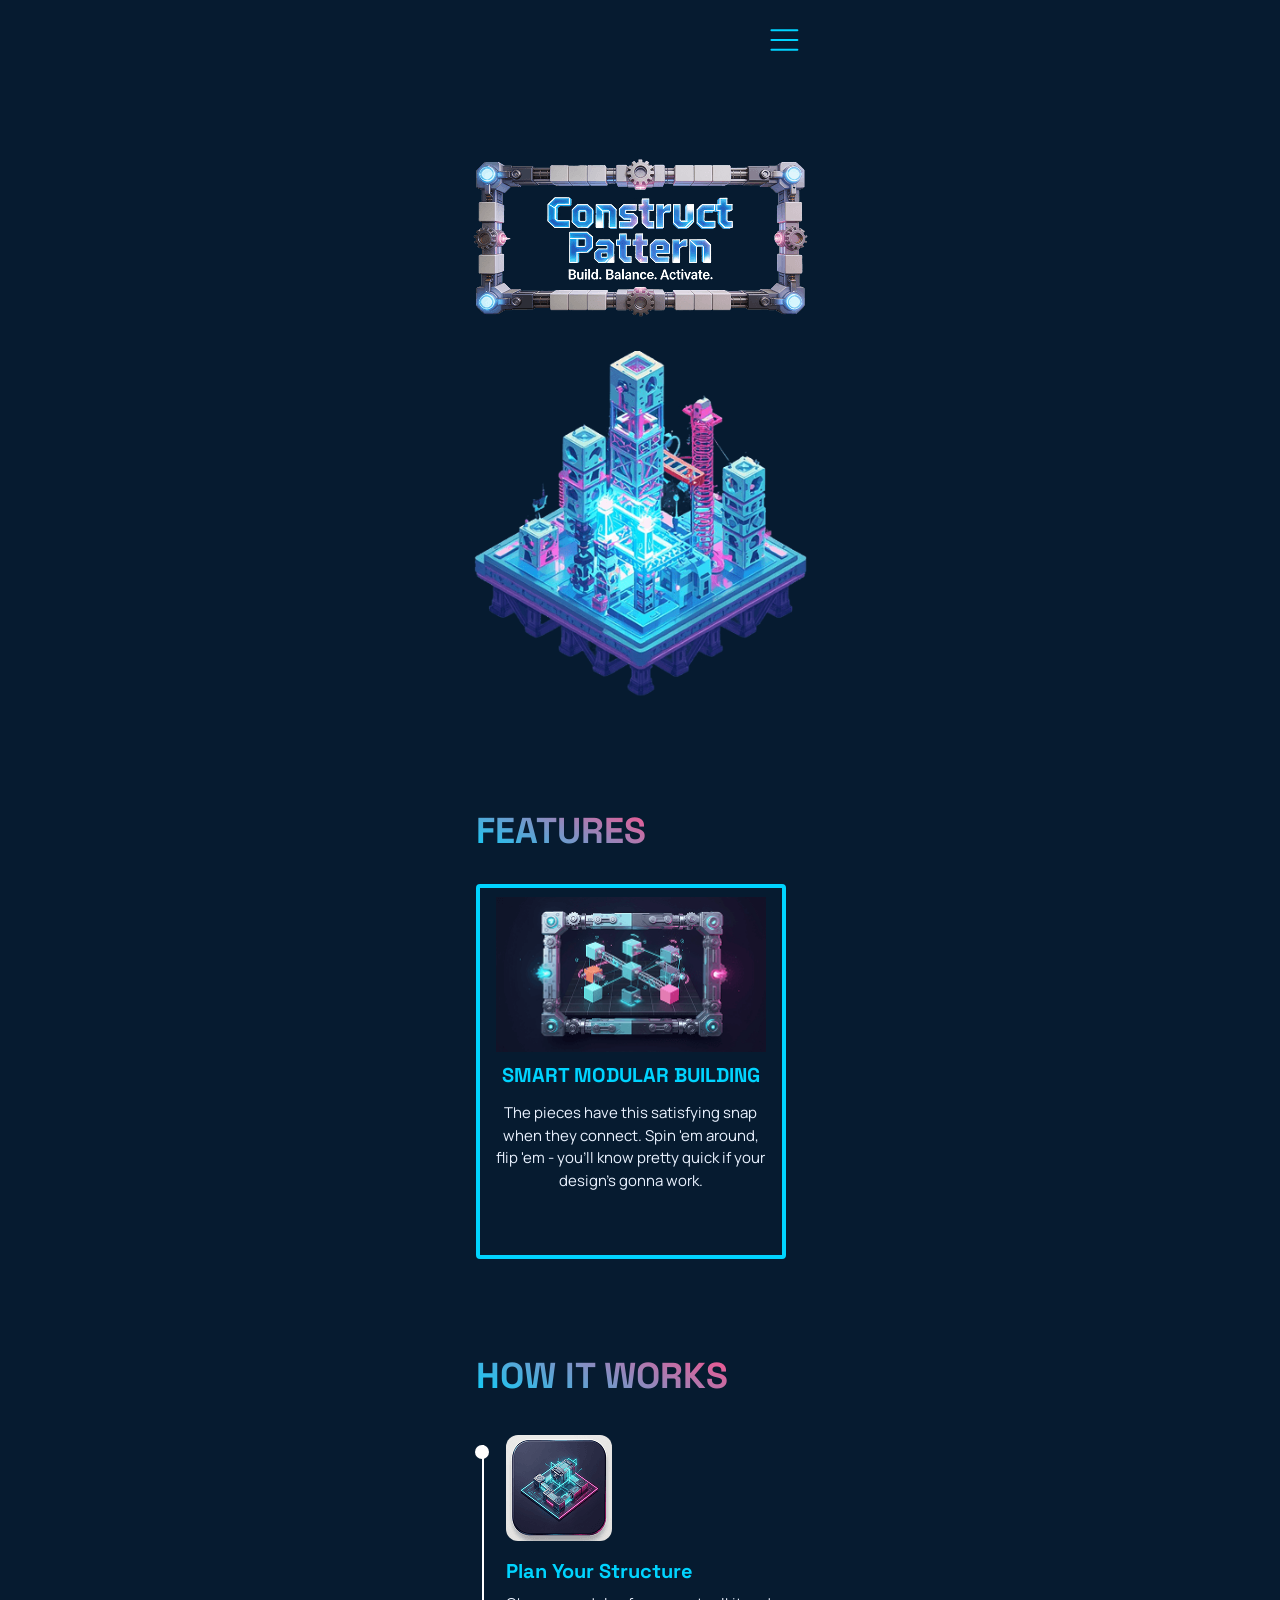
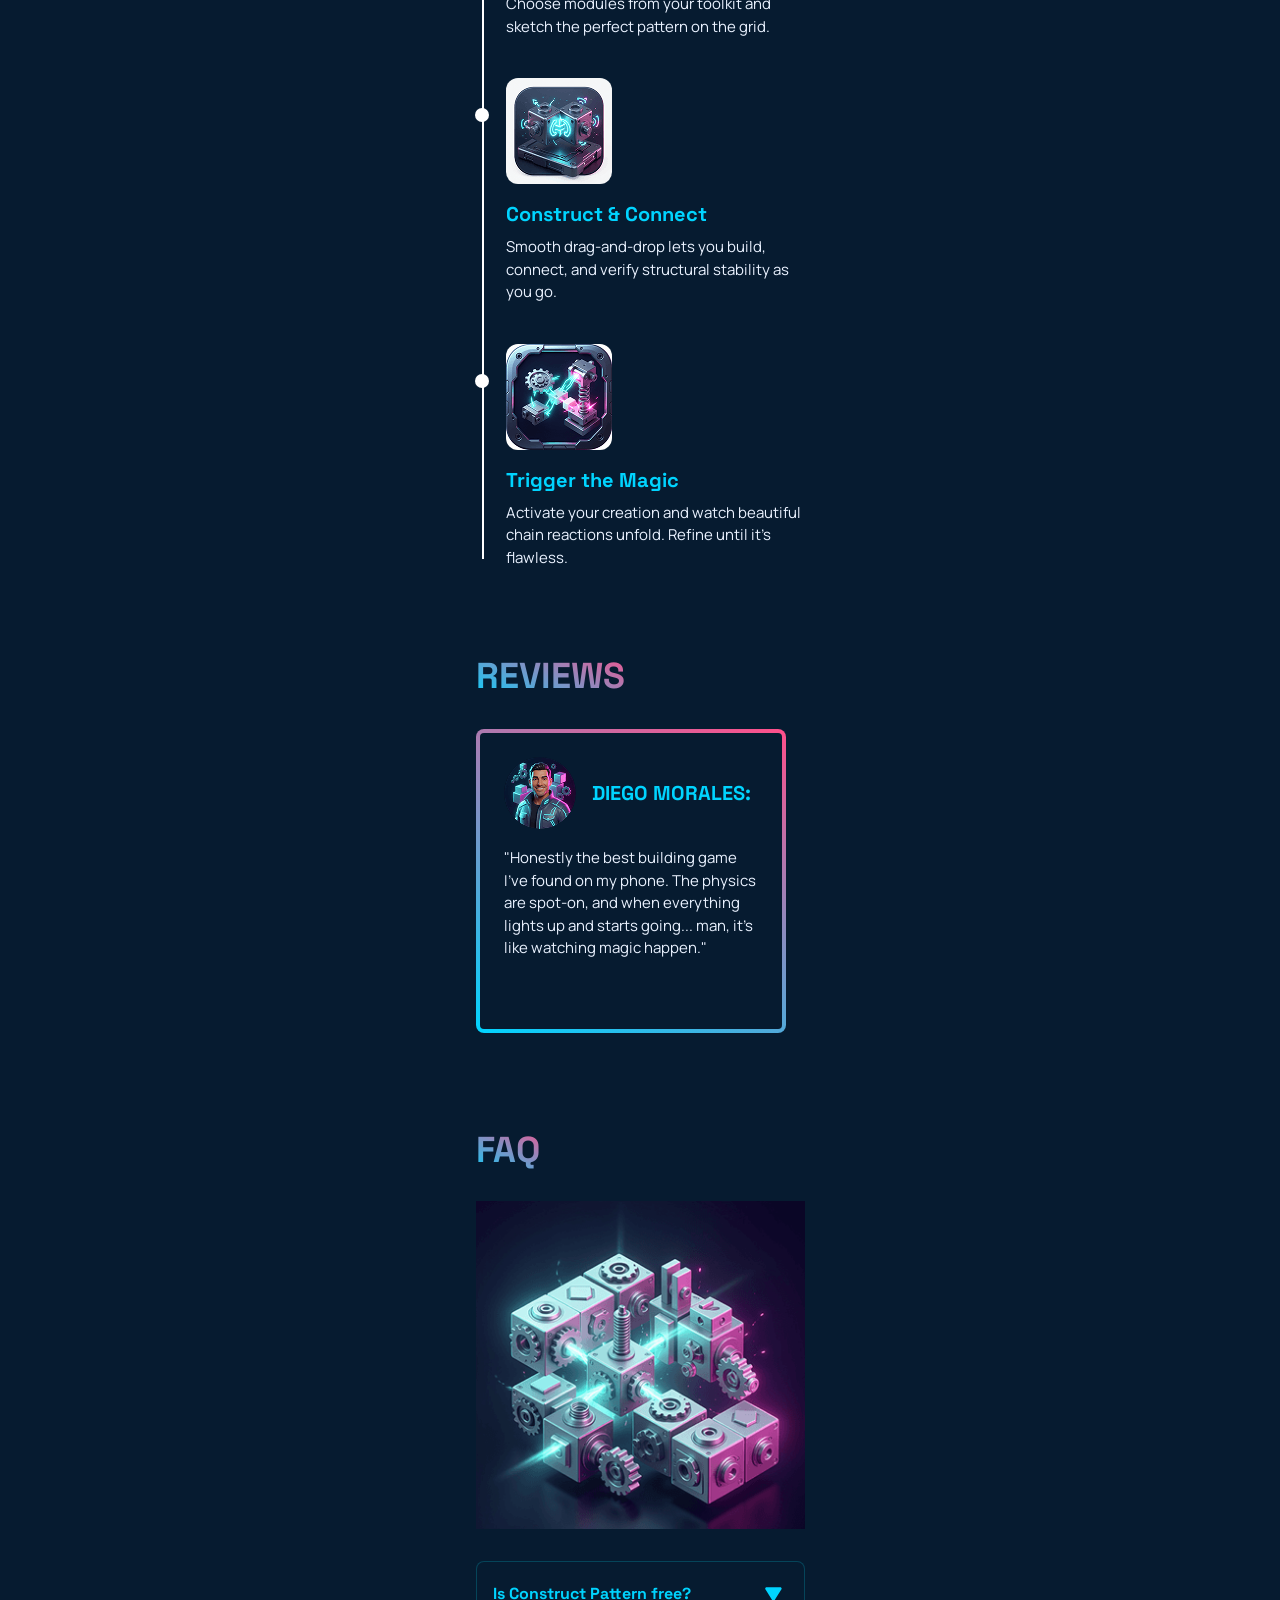
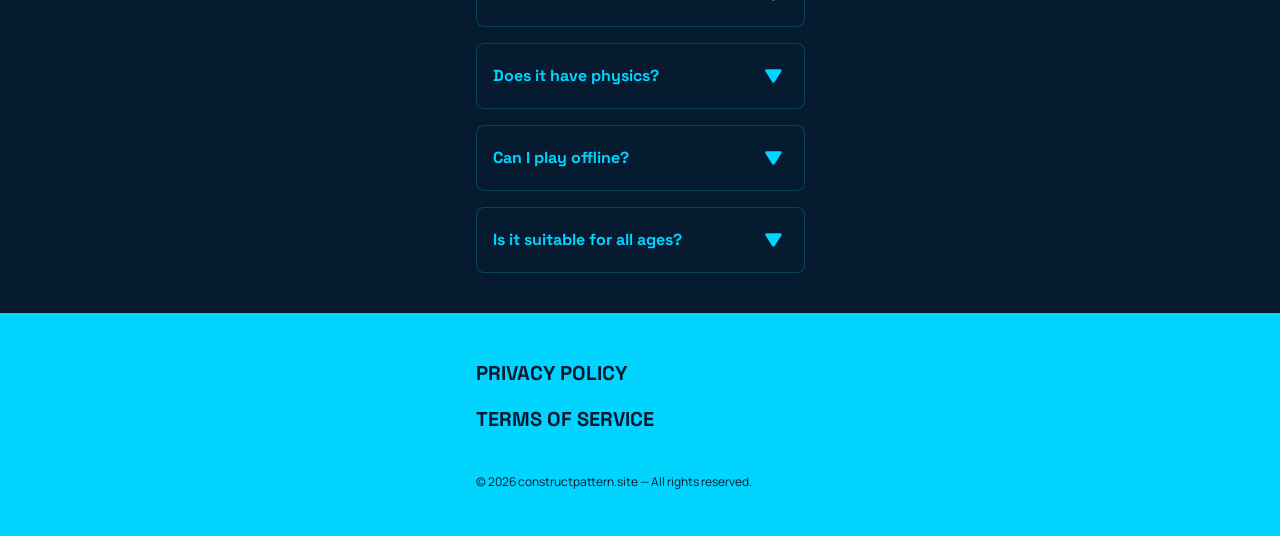
==== commit 6c575174: "Deploying to gh-pages from @ Yevhenii-Pavlushchenko/STP-12864@36cea63ab024362794c401ae661325e8afae54" ====
--- a/index.html
+++ b/index.html
@@ -17,8 +17,8 @@
       rel="stylesheet"
     />
 
-    <script type="module" crossorigin src="./index.js"></script>
-    <link rel="stylesheet" crossorigin href="./assets/styles-c8ohpCDI.css">
+    <script type="module" crossorigin src="./assets/main-h3L7fhKa.js"></script>
+    <link rel="stylesheet" crossorigin href="./assets/main-RqiuDj1O.css">
   </head>
   <body data-scroll="true">
     <header class="hdr_header">
@@ -31,19 +31,19 @@
     <nav class="hdr_navigation">
       <ul class="hdr_list-navigation">
         <li class="hdr_item-navigation">
-          <a href="#" class="hdr_item-nav-link">Home</a>
+          <a href="/#" class="hdr_item-nav-link">Home</a>
         </li>
         <li class="hdr_item-navigation">
-          <a href="#features" class="hdr_item-nav-link">Features</a>
+          <a href="/#features" class="hdr_item-nav-link">Features</a>
         </li>
         <li class="hdr_item-navigation">
-          <a href="#how-it-works" class="hdr_item-nav-link">How it Works</a>
+          <a href="/#how-it-works" class="hdr_item-nav-link">How it Works</a>
         </li>
         <li class="hdr_item-navigation">
-          <a href="#reviews" class="hdr_item-nav-link">Reviews</a>
+          <a href="/#reviews" class="hdr_item-nav-link">Reviews</a>
         </li>
         <li class="hdr_item-navigation">
-          <a href="#faq" class="hdr_item-nav-link">FAQ</a>
+          <a href="/#faq" class="hdr_item-nav-link">FAQ</a>
         </li>
       </ul>
     </nav>
@@ -571,19 +571,19 @@
     </button>
     <ul class="mm_list-navigation" data-menu-navigation>
       <li class="mm_item-navigation">
-        <a href="#" class="mm_item-nav-link">Home</a>
+        <a href="/#" class="mm_item-nav-link">Home</a>
       </li>
       <li class="mm_item-navigation">
-        <a href="#features" class="mm_item-nav-link">features</a>
+        <a href="/#features" class="mm_item-nav-link">features</a>
       </li>
       <li class="mm_item-navigation">
-        <a href="#how-it-works" class="mm_item-nav-link">How it Works</a>
+        <a href="/#how-it-works" class="mm_item-nav-link">How it Works</a>
       </li>
       <li class="mm_item-navigation">
-        <a href="#reviews" class="mm_item-nav-link">Reviews</a>
+        <a href="/#reviews" class="mm_item-nav-link">Reviews</a>
       </li>
       <li class="mm_item-navigation">
-        <a href="#faq" class="mm_item-nav-link">FAQ</a>
+        <a href="/#faq" class="mm_item-nav-link">FAQ</a>
       </li>
     </ul>
   </div>
--- a/assets/main-RqiuDj1O.css
+++ b/assets/main-RqiuDj1O.css
@@ -0,0 +1 @@
+h1,h2,h3,h4,h5,h6,p{margin:0}p:last-child{margin-bottom:0}ul{margin:0;padding:0;list-style:none}li{list-style-type:none}a{color:currentColor;text-decoration:none}button{font-family:inherit;cursor:pointer}img{display:block;max-width:100%;height:auto;object-fit:cover}address{font-style:normal}:root{--font-manrope: "Manrope",sans-serif;--font-space: "Space Grotesk", sans-serif;--background-color: #061b30;--text-color: #eaf2ff;--main-color: #00d4ff;--accent-color: #FF4F8A;font-synthesis:none;text-rendering:optimizeLegibility;-webkit-font-smoothing:antialiased;-moz-osx-font-smoothing:grayscale;-webkit-text-size-adjust:100%}*{box-sizing:border-box;padding:0;margin:0}html{scroll-behavior:smooth}body{min-height:100vh;margin:0;font-family:var(--font-manrope);background-color:var(--background-color);color:var(--text-color)}body[data-scroll=false]{overflow:hidden}@media only screen and (min-width: 1440px){body{padding-top:0}}main{flex-grow:1}article{padding:25px 0}@media only screen and (min-width: 1440px){article{padding:50px 0}}h1,h2,a,li{font-family:var(--font-space)}.visually-hidden{position:absolute;width:1px;height:1px;padding:0;margin:-1px;border:0;white-space:nowrap;clip:rect(0,0,0,0);clip-path:inset(50%);overflow:hidden}html{scroll-behavior:smooth;scroll-padding-top:50px}@media screen and (min-width: 1440px){html{scroll-padding-top:50px}}.container{min-width:320px;max-width:375px;margin:0 auto;padding:0 23px}@media only screen and (min-width: 1440px){.container{max-width:1440px;padding:0 108px}}:root{--swiper-theme-color: #007aff }:host{display:block;margin-left:auto;margin-right:auto;position:relative;z-index:1}.swiper{display:block;list-style:none;margin-left:auto;margin-right:auto;overflow:hidden;padding:0;position:relative;z-index:1}.swiper-vertical>.swiper-wrapper{flex-direction:column}.swiper-wrapper{box-sizing:initial;display:flex;height:100%;position:relative;transition-property:transform;transition-timing-function:var(--swiper-wrapper-transition-timing-function, initial);width:100%;z-index:1}.swiper-android .swiper-slide,.swiper-ios .swiper-slide,.swiper-wrapper{transform:translateZ(0)}.swiper-horizontal{touch-action:pan-y}.swiper-vertical{touch-action:pan-x}.swiper-slide{display:block;flex-shrink:0;height:100%;position:relative;transition-property:transform;width:100%}.swiper-slide-invisible-blank{visibility:hidden}.swiper-autoheight,.swiper-autoheight .swiper-slide{height:auto}.swiper-autoheight .swiper-wrapper{align-items:flex-start;transition-property:transform,height}.swiper-backface-hidden .swiper-slide{backface-visibility:hidden;transform:translateZ(0)}.swiper-3d.swiper-css-mode .swiper-wrapper{perspective:1200px}.swiper-3d .swiper-wrapper{transform-style:preserve-3d}.swiper-3d{perspective:1200px}.swiper-3d .swiper-cube-shadow,.swiper-3d .swiper-slide{transform-style:preserve-3d}.swiper-css-mode>.swiper-wrapper{overflow:auto;scrollbar-width:none;-ms-overflow-style:none}.swiper-css-mode>.swiper-wrapper::-webkit-scrollbar{display:none}.swiper-css-mode>.swiper-wrapper>.swiper-slide{scroll-snap-align:start start}.swiper-css-mode.swiper-horizontal>.swiper-wrapper{scroll-snap-type:x mandatory}.swiper-css-mode.swiper-horizontal>.swiper-wrapper>.swiper-slide:first-child{margin-inline-start:var(--swiper-slides-offset-before);scroll-margin-inline-start:var(--swiper-slides-offset-before)}.swiper-css-mode.swiper-horizontal>.swiper-wrapper>.swiper-slide:last-child{margin-inline-end:var(--swiper-slides-offset-after)}.swiper-css-mode.swiper-vertical>.swiper-wrapper{scroll-snap-type:y mandatory}.swiper-css-mode.swiper-vertical>.swiper-wrapper>.swiper-slide:first-child{margin-block-start:var(--swiper-slides-offset-before);scroll-margin-block-start:var(--swiper-slides-offset-before)}.swiper-css-mode.swiper-vertical>.swiper-wrapper>.swiper-slide:last-child{margin-block-end:var(--swiper-slides-offset-after)}.swiper-css-mode.swiper-free-mode>.swiper-wrapper{scroll-snap-type:none}.swiper-css-mode.swiper-free-mode>.swiper-wrapper>.swiper-slide{scroll-snap-align:none}.swiper-css-mode.swiper-centered>.swiper-wrapper:before{content:"";flex-shrink:0;order:9999}.swiper-css-mode.swiper-centered>.swiper-wrapper>.swiper-slide{scroll-snap-align:center center;scroll-snap-stop:always}.swiper-css-mode.swiper-centered.swiper-horizontal>.swiper-wrapper>.swiper-slide:first-child{margin-inline-start:var(--swiper-centered-offset-before)}.swiper-css-mode.swiper-centered.swiper-horizontal>.swiper-wrapper:before{height:100%;min-height:1px;width:var(--swiper-centered-offset-after)}.swiper-css-mode.swiper-centered.swiper-vertical>.swiper-wrapper>.swiper-slide:first-child{margin-block-start:var(--swiper-centered-offset-before)}.swiper-css-mode.swiper-centered.swiper-vertical>.swiper-wrapper:before{height:var(--swiper-centered-offset-after);min-width:1px;width:100%}.swiper-3d .swiper-slide-shadow,.swiper-3d .swiper-slide-shadow-bottom,.swiper-3d .swiper-slide-shadow-left,.swiper-3d .swiper-slide-shadow-right,.swiper-3d .swiper-slide-shadow-top{height:100%;left:0;pointer-events:none;position:absolute;top:0;width:100%;z-index:10}.swiper-3d .swiper-slide-shadow{background:#00000026}.swiper-3d .swiper-slide-shadow-left{background-image:linear-gradient(270deg,#00000080,#0000)}.swiper-3d .swiper-slide-shadow-right{background-image:linear-gradient(90deg,#00000080,#0000)}.swiper-3d .swiper-slide-shadow-top{background-image:linear-gradient(0deg,#00000080,#0000)}.swiper-3d .swiper-slide-shadow-bottom{background-image:linear-gradient(180deg,#00000080,#0000)}.swiper-lazy-preloader{border:4px solid var(--swiper-preloader-color, var(--swiper-theme-color));border-radius:50%;border-top:4px solid #0000;box-sizing:border-box;height:42px;left:50%;margin-left:-21px;margin-top:-21px;position:absolute;top:50%;transform-origin:50%;width:42px;z-index:10}.swiper-watch-progress .swiper-slide-visible .swiper-lazy-preloader,.swiper:not(.swiper-watch-progress) .swiper-lazy-preloader{animation:swiper-preloader-spin 1s linear infinite}.swiper-lazy-preloader-white{--swiper-preloader-color: #fff }.swiper-lazy-preloader-black{--swiper-preloader-color: #000 }@keyframes swiper-preloader-spin{0%{transform:rotate(0)}to{transform:rotate(1turn)}}.swiper-virtual .swiper-slide{-webkit-backface-visibility:hidden;transform:translateZ(0)}.swiper-virtual.swiper-css-mode .swiper-wrapper:after{content:"";left:0;pointer-events:none;position:absolute;top:0}.swiper-virtual.swiper-css-mode.swiper-horizontal .swiper-wrapper:after{height:1px;width:var(--swiper-virtual-size)}.swiper-virtual.swiper-css-mode.swiper-vertical .swiper-wrapper:after{height:var(--swiper-virtual-size);width:1px}:root{--swiper-navigation-size: 44px }.swiper-button-next,.swiper-button-prev{align-items:center;color:var(--swiper-navigation-color, var(--swiper-theme-color));cursor:pointer;display:flex;height:var(--swiper-navigation-size);justify-content:center;position:absolute;width:var(--swiper-navigation-size);z-index:10}.swiper-button-next.swiper-button-disabled,.swiper-button-prev.swiper-button-disabled{cursor:auto;opacity:.35;pointer-events:none}.swiper-button-next.swiper-button-hidden,.swiper-button-prev.swiper-button-hidden{cursor:auto;opacity:0;pointer-events:none}.swiper-navigation-disabled .swiper-button-next,.swiper-navigation-disabled .swiper-button-prev{display:none!important}.swiper-button-next ::slotted(svg),.swiper-button-next svg,.swiper-button-prev ::slotted(svg),.swiper-button-prev svg{height:100%;object-fit:contain;transform-origin:center;width:100%;fill:currentColor;pointer-events:none}.swiper-button-lock{display:none}.swiper-button-next,.swiper-button-prev{margin-top:calc(0px - var(--swiper-navigation-size)/2);top:var(--swiper-navigation-top-offset, 50%)}.swiper-button-prev{left:var(--swiper-navigation-sides-offset, 4px);right:auto}.swiper-button-prev .swiper-navigation-icon,.swiper-button-prev ::slotted(.swiper-navigation-icon){transform:rotate(180deg)}.swiper-button-next{left:auto;right:var(--swiper-navigation-sides-offset, 4px)}.swiper-horizontal .swiper-button-next,.swiper-horizontal .swiper-button-prev,.swiper-horizontal~.swiper-button-next,.swiper-horizontal~.swiper-button-prev{margin-left:0;margin-top:calc(0px - var(--swiper-navigation-size)/2);top:var(--swiper-navigation-top-offset, 50%)}.swiper-horizontal.swiper-rtl .swiper-button-next,.swiper-horizontal.swiper-rtl~.swiper-button-next,.swiper-horizontal~.swiper-button-prev,.swiper-horizontal .swiper-button-prev{left:var(--swiper-navigation-sides-offset, 4px);right:auto}.swiper-horizontal.swiper-rtl .swiper-button-prev,.swiper-horizontal.swiper-rtl~.swiper-button-prev,.swiper-horizontal~.swiper-button-next,.swiper-horizontal .swiper-button-next{left:auto;right:var(--swiper-navigation-sides-offset, 4px)}.swiper-horizontal.swiper-rtl .swiper-button-next .swiper-navigation-icon,.swiper-horizontal.swiper-rtl .swiper-button-next ::slotted(.swiper-navigation-icon),.swiper-horizontal.swiper-rtl~.swiper-button-next .swiper-navigation-icon,.swiper-horizontal.swiper-rtl~.swiper-button-next ::slotted(.swiper-navigation-icon),.swiper-horizontal~.swiper-button-prev .swiper-navigation-icon,.swiper-horizontal~.swiper-button-prev ::slotted(.swiper-navigation-icon),.swiper-horizontal .swiper-button-prev .swiper-navigation-icon,.swiper-horizontal .swiper-button-prev ::slotted(.swiper-navigation-icon){transform:rotate(180deg)}.swiper-horizontal.swiper-rtl .swiper-button-prev .swiper-navigation-icon,.swiper-horizontal.swiper-rtl .swiper-button-prev ::slotted(.swiper-navigation-icon),.swiper-horizontal.swiper-rtl~.swiper-button-prev .swiper-navigation-icon,.swiper-horizontal.swiper-rtl~.swiper-button-prev ::slotted(.swiper-navigation-icon){transform:rotate(0)}.swiper-vertical .swiper-button-next,.swiper-vertical .swiper-button-prev,.swiper-vertical~.swiper-button-next,.swiper-vertical~.swiper-button-prev{left:var(--swiper-navigation-top-offset, 50%);margin-left:calc(0px - var(--swiper-navigation-size)/2);margin-top:0;right:auto}.swiper-vertical .swiper-button-prev,.swiper-vertical~.swiper-button-prev{bottom:auto;top:var(--swiper-navigation-sides-offset, 4px)}.swiper-vertical .swiper-button-prev .swiper-navigation-icon,.swiper-vertical .swiper-button-prev ::slotted(.swiper-navigation-icon),.swiper-vertical~.swiper-button-prev .swiper-navigation-icon,.swiper-vertical~.swiper-button-prev ::slotted(.swiper-navigation-icon){transform:rotate(-90deg)}.swiper-vertical .swiper-button-next,.swiper-vertical~.swiper-button-next{bottom:var(--swiper-navigation-sides-offset, 4px);top:auto}.swiper-vertical .swiper-button-next .swiper-navigation-icon,.swiper-vertical .swiper-button-next ::slotted(.swiper-navigation-icon),.swiper-vertical~.swiper-button-next .swiper-navigation-icon,.swiper-vertical~.swiper-button-next ::slotted(.swiper-navigation-icon){transform:rotate(90deg)}.swiper-pagination{position:absolute;text-align:center;transform:translateZ(0);transition:opacity .3s;z-index:10}.swiper-pagination.swiper-pagination-hidden{opacity:0}.swiper-pagination.swiper-pagination-disabled,.swiper-pagination-disabled>.swiper-pagination{display:none!important}.swiper-horizontal>.swiper-pagination-bullets,.swiper-pagination-bullets.swiper-pagination-horizontal,.swiper-pagination-custom,.swiper-pagination-fraction{bottom:var(--swiper-pagination-bottom, 8px);left:0;top:var(--swiper-pagination-top, auto);width:100%}.swiper-pagination-bullets-dynamic{font-size:0;overflow:hidden}.swiper-pagination-bullets-dynamic .swiper-pagination-bullet{position:relative;transform:scale(.33)}.swiper-pagination-bullets-dynamic .swiper-pagination-bullet-active,.swiper-pagination-bullets-dynamic .swiper-pagination-bullet-active-main{transform:scale(1)}.swiper-pagination-bullets-dynamic .swiper-pagination-bullet-active-prev{transform:scale(.66)}.swiper-pagination-bullets-dynamic .swiper-pagination-bullet-active-prev-prev{transform:scale(.33)}.swiper-pagination-bullets-dynamic .swiper-pagination-bullet-active-next{transform:scale(.66)}.swiper-pagination-bullets-dynamic .swiper-pagination-bullet-active-next-next{transform:scale(.33)}.swiper-pagination-bullet{background:var(--swiper-pagination-bullet-inactive-color, #000);border-radius:var(--swiper-pagination-bullet-border-radius, 50%);display:inline-block;height:var(--swiper-pagination-bullet-height, var(--swiper-pagination-bullet-size, 8px));opacity:var(--swiper-pagination-bullet-inactive-opacity, .2);width:var(--swiper-pagination-bullet-width, var(--swiper-pagination-bullet-size, 8px))}button.swiper-pagination-bullet{-webkit-appearance:none;-moz-appearance:none;appearance:none;border:none;box-shadow:none;margin:0;padding:0}.swiper-pagination-clickable .swiper-pagination-bullet{cursor:pointer}.swiper-pagination-bullet:only-child{display:none!important}.swiper-pagination-bullet-active{background:var(--swiper-pagination-color, var(--swiper-theme-color));opacity:var(--swiper-pagination-bullet-opacity, 1)}.swiper-pagination-vertical.swiper-pagination-bullets,.swiper-vertical>.swiper-pagination-bullets{left:var(--swiper-pagination-left, auto);right:var(--swiper-pagination-right, 8px);top:50%;transform:translate3d(0,-50%,0)}.swiper-pagination-vertical.swiper-pagination-bullets .swiper-pagination-bullet,.swiper-vertical>.swiper-pagination-bullets .swiper-pagination-bullet{display:block;margin:var(--swiper-pagination-bullet-vertical-gap, 6px) 0}.swiper-pagination-vertical.swiper-pagination-bullets.swiper-pagination-bullets-dynamic,.swiper-vertical>.swiper-pagination-bullets.swiper-pagination-bullets-dynamic{top:50%;transform:translateY(-50%);width:8px}.swiper-pagination-vertical.swiper-pagination-bullets.swiper-pagination-bullets-dynamic .swiper-pagination-bullet,.swiper-vertical>.swiper-pagination-bullets.swiper-pagination-bullets-dynamic .swiper-pagination-bullet{display:inline-block;transition:transform .2s,top .2s}.swiper-horizontal>.swiper-pagination-bullets .swiper-pagination-bullet,.swiper-pagination-horizontal.swiper-pagination-bullets .swiper-pagination-bullet{margin:0 var(--swiper-pagination-bullet-horizontal-gap, 4px)}.swiper-horizontal>.swiper-pagination-bullets.swiper-pagination-bullets-dynamic,.swiper-pagination-horizontal.swiper-pagination-bullets.swiper-pagination-bullets-dynamic{left:50%;transform:translate(-50%);white-space:nowrap}.swiper-horizontal>.swiper-pagination-bullets.swiper-pagination-bullets-dynamic .swiper-pagination-bullet,.swiper-pagination-horizontal.swiper-pagination-bullets.swiper-pagination-bullets-dynamic .swiper-pagination-bullet{transition:transform .2s,left .2s}.swiper-horizontal.swiper-rtl>.swiper-pagination-bullets-dynamic .swiper-pagination-bullet{transition:transform .2s,right .2s}.swiper-pagination-fraction{color:var(--swiper-pagination-fraction-color, inherit)}.swiper-pagination-progressbar{background:var(--swiper-pagination-progressbar-bg-color, #00000040);position:absolute}.swiper-pagination-progressbar .swiper-pagination-progressbar-fill{background:var(--swiper-pagination-color, var(--swiper-theme-color));height:100%;left:0;position:absolute;top:0;transform:scale(0);transform-origin:left top;width:100%}.swiper-rtl .swiper-pagination-progressbar .swiper-pagination-progressbar-fill{transform-origin:right top}.swiper-pagination-progressbar.swiper-pagination-horizontal,.swiper-pagination-progressbar.swiper-pagination-vertical.swiper-pagination-progressbar-opposite,.swiper-horizontal>.swiper-pagination-progressbar,.swiper-vertical>.swiper-pagination-progressbar.swiper-pagination-progressbar-opposite{height:var(--swiper-pagination-progressbar-size, 4px);left:0;top:0;width:100%}.swiper-pagination-progressbar.swiper-pagination-horizontal.swiper-pagination-progressbar-opposite,.swiper-pagination-progressbar.swiper-pagination-vertical,.swiper-horizontal>.swiper-pagination-progressbar.swiper-pagination-progressbar-opposite,.swiper-vertical>.swiper-pagination-progressbar{height:100%;left:0;top:0;width:var(--swiper-pagination-progressbar-size, 4px)}.swiper-pagination-lock{display:none}.swiper-scrollbar{background:var(--swiper-scrollbar-bg-color, #0000001a);border-radius:var(--swiper-scrollbar-border-radius, 10px);position:relative;touch-action:none}.swiper-scrollbar.swiper-scrollbar-disabled,.swiper-scrollbar-disabled>.swiper-scrollbar{display:none!important}.swiper-scrollbar.swiper-scrollbar-horizontal,.swiper-horizontal>.swiper-scrollbar{bottom:var(--swiper-scrollbar-bottom, 4px);height:var(--swiper-scrollbar-size, 4px);left:var(--swiper-scrollbar-sides-offset, 1%);position:absolute;top:var(--swiper-scrollbar-top, auto);width:calc(100% - var(--swiper-scrollbar-sides-offset, 1%)*2);z-index:50}.swiper-scrollbar.swiper-scrollbar-vertical,.swiper-vertical>.swiper-scrollbar{height:calc(100% - var(--swiper-scrollbar-sides-offset, 1%)*2);left:var(--swiper-scrollbar-left, auto);position:absolute;right:var(--swiper-scrollbar-right, 4px);top:var(--swiper-scrollbar-sides-offset, 1%);width:var(--swiper-scrollbar-size, 4px);z-index:50}.swiper-scrollbar-drag{background:var(--swiper-scrollbar-drag-bg-color, #00000080);border-radius:var(--swiper-scrollbar-border-radius, 10px);height:100%;left:0;position:relative;top:0;width:100%}.swiper-scrollbar-cursor-drag{cursor:move}.swiper-scrollbar-lock{display:none}.swiper-zoom-container{align-items:center;display:flex;height:100%;justify-content:center;text-align:center;width:100%}.swiper-zoom-container>canvas,.swiper-zoom-container>img,.swiper-zoom-container>svg{max-height:100%;max-width:100%;object-fit:contain}.swiper-slide-zoomed{cursor:move;touch-action:none}.swiper .swiper-notification{left:0;opacity:0;pointer-events:none;position:absolute;top:0;z-index:-1000}.swiper-free-mode>.swiper-wrapper{margin:0 auto;transition-timing-function:ease-out}.swiper-grid>.swiper-wrapper{flex-wrap:wrap}.swiper-grid-column>.swiper-wrapper{flex-direction:column;flex-wrap:wrap}.swiper-fade.swiper-free-mode .swiper-slide{transition-timing-function:ease-out}.swiper-fade .swiper-slide{pointer-events:none;transition-property:opacity}.swiper-fade .swiper-slide .swiper-slide{pointer-events:none}.swiper-fade .swiper-slide-active,.swiper-fade .swiper-slide-active .swiper-slide-active{pointer-events:auto}.swiper.swiper-cube{overflow:visible}.swiper-cube .swiper-slide{backface-visibility:hidden;height:100%;pointer-events:none;transform-origin:0 0;visibility:hidden;width:100%;z-index:1}.swiper-cube .swiper-slide .swiper-slide{pointer-events:none}.swiper-cube.swiper-rtl .swiper-slide{transform-origin:100% 0}.swiper-cube .swiper-slide-active,.swiper-cube .swiper-slide-active .swiper-slide-active{pointer-events:auto}.swiper-cube .swiper-slide-active,.swiper-cube .swiper-slide-next,.swiper-cube .swiper-slide-prev{pointer-events:auto;visibility:visible}.swiper-cube .swiper-cube-shadow{bottom:0;height:100%;left:0;opacity:.6;position:absolute;width:100%;z-index:0}.swiper-cube .swiper-cube-shadow:before{background:#000;bottom:0;content:"";filter:blur(50px);left:0;position:absolute;right:0;top:0}.swiper-cube .swiper-slide-next+.swiper-slide{pointer-events:auto;visibility:visible}.swiper-cube .swiper-slide-shadow-cube.swiper-slide-shadow-bottom,.swiper-cube .swiper-slide-shadow-cube.swiper-slide-shadow-left,.swiper-cube .swiper-slide-shadow-cube.swiper-slide-shadow-right,.swiper-cube .swiper-slide-shadow-cube.swiper-slide-shadow-top{backface-visibility:hidden;z-index:0}.swiper.swiper-flip{overflow:visible}.swiper-flip .swiper-slide{backface-visibility:hidden;pointer-events:none;z-index:1}.swiper-flip .swiper-slide .swiper-slide{pointer-events:none}.swiper-flip .swiper-slide-active,.swiper-flip .swiper-slide-active .swiper-slide-active{pointer-events:auto}.swiper-flip .swiper-slide-shadow-flip.swiper-slide-shadow-bottom,.swiper-flip .swiper-slide-shadow-flip.swiper-slide-shadow-left,.swiper-flip .swiper-slide-shadow-flip.swiper-slide-shadow-right,.swiper-flip .swiper-slide-shadow-flip.swiper-slide-shadow-top{backface-visibility:hidden;z-index:0}.swiper-creative .swiper-slide{backface-visibility:hidden;overflow:hidden;transition-property:transform,opacity,height}.swiper.swiper-cards{overflow:visible}.swiper-cards .swiper-slide{backface-visibility:hidden;overflow:hidden;transform-origin:center bottom}.hdr_header{position:fixed;top:0;left:0;padding-top:20px;width:100%;margin:0 auto;z-index:1000}.hdr_container{display:flex;align-items:center;justify-content:flex-end}.hdr_btn-burger{display:block;width:40px;height:40px;background-color:transparent;border:none;outline:none;padding:0;cursor:pointer;color:var(--main-color);transition:color .3s ease}.hdr_btn-burger svg{width:100%;height:100%;stroke:currentColor;fill:none}.hdr_btn-burger:hover,.hdr_btn-burger:focus-visible,.hdr_btn-burger:active{color:var(--accent-color)}.hdr_navigation{display:none}@media only screen and (min-width: 1440px){.hdr_container{justify-content:center}.hdr_btn-burger{display:none}.hdr_navigation{display:block;width:100%}.hdr_list-navigation{display:flex;align-items:center;justify-content:space-between;width:100%;margin:0;padding:0;list-style:none}.hdr_item-navigation{flex:0 1 auto}.hdr_item-nav-link{font-family:var(--font-manrope);font-size:16px;font-weight:400;text-transform:uppercase;line-height:1.5;letter-spacing:.05em;color:var(--text-color);transition:color .3s ease}.hdr_item-nav-link:hover,.hdr_item-nav-link:focus-visible,.hdr_item-nav-link:active{color:var(--accent-color, #00e5ff)}}.hr_section{background-color:var(--background-color, #041224);overflow:hidden;width:100%;padding-top:118px}@media only screen and (min-width: 1440px){.hr_section{min-height:823px;padding-top:0;display:flex;align-items:center;background-image:url(../img/hero/hero-bcg.png);background-repeat:no-repeat;background-size:cover;background-position:right center}@media (-webkit-min-device-pixel-ratio: 2),(min-resolution: 192dpi){.hr_section{background-image:url(../img/hero/hero-bcg@2x.png)}}}.hr_container{display:flex;flex-direction:column;align-items:center;justify-content:center;padding:40px 20px;gap:32px}@media only screen and (min-width: 1440px){.hr_container{flex-direction:row;justify-content:space-between;width:100%;padding:0 20px;gap:0}}.hr_logo-wrapper{margin:0;padding:0;width:100%;display:flex;justify-content:center;align-items:center}@media only screen and (min-width: 1440px){.hr_logo-wrapper{padding-left:88px;width:50%;justify-content:flex-start}}.hr_logo-img{display:block;max-width:340px;height:auto;width:100%}@media only screen and (min-width: 1440px){.hr_logo-img{max-width:542px}}.hr_mob-plant-wrapper{margin:0;padding:0;width:100%;display:flex;justify-content:center;align-items:center}@media only screen and (min-width: 1440px){.hr_mob-plant-wrapper{display:none}}.hr_bg-img{display:block;width:100%;max-width:100%;height:auto}.hr_empty-column{display:none}@media only screen and (min-width: 1440px){.hr_empty-column{display:block;width:50%}}.feat_section{background-color:var(--background-color, #041224);padding:40px 0;width:100%}@media only screen and (min-width: 1440px){.feat_section{padding:75px 0}}.feat_wrapper{display:flex;flex-direction:column}.feat_section-title{font-family:Space Grotesk,sans-serif;font-weight:700;font-size:36px;line-height:1.5;text-transform:uppercase;margin-bottom:26px;width:fit-content;background:linear-gradient(25deg,#00d4ff,#ff4f8a);background-clip:text;-webkit-background-clip:text;-webkit-text-fill-color:transparent}@media only screen and (min-width: 1440px){.feat_section-title{margin-bottom:28px}}.feat_slider-viewport{width:100%;overflow:hidden}.feat_slider-track{display:flex;gap:20px;overflow-x:auto;scroll-snap-type:x mandatory;scrollbar-width:none;padding-bottom:10px}.feat_slider-track::-webkit-scrollbar{display:none}@media only screen and (min-width: 1440px){.feat_slider-track{overflow-x:visible;scroll-snap-type:none;justify-content:space-between;padding-bottom:0}}.feat_card{margin:0;flex:0 0 310px;width:310px;height:375px;scroll-snap-align:start;box-sizing:border-box;border:4px solid var(--main-color,);border-radius:4px;padding:16px;display:flex;flex-direction:column;align-items:center;text-align:center}@media only screen and (min-width: 1440px){.feat_card{flex:0 1 calc(25% - 15px)}}.feat_card-icon-wrap{width:100%;height:140px;display:flex;justify-content:center;align-items:center;margin-bottom:16px}.feat_card-img{max-height:100%;max-width:100%;object-fit:contain}.feat_card-content{display:flex;flex-direction:column;gap:12px}.feat_card-title{font-family:var(--font-space);font-size:20px;line-height:1.5;font-weight:700;color:var(--main-color, #00e5ff);text-transform:uppercase}.feat_card-text{font-size:15px;line-height:1.5;color:var(--text-color, #ffffff)}.how_section{background-color:var(--background-color, #041224);padding:40px 0;width:100%}.how_wrapper{display:flex;flex-direction:column}.how_section-title{font-family:Space Grotesk,sans-serif;font-weight:700;font-size:36px;line-height:1.5;text-transform:uppercase;margin-bottom:32px;width:fit-content;background:linear-gradient(25deg,#00d4ff,#ff4f8a);background-clip:text;-webkit-background-clip:text;-webkit-text-fill-color:transparent}.how_timeline{position:relative;display:flex;flex-direction:column;gap:40px;padding-left:30px}.how_timeline-line{position:absolute;left:6px;top:10px;bottom:10px;width:2px;background-color:#fff}.how_step{position:relative;display:flex;flex-direction:column}.how_step-dot{position:absolute;left:-28px;top:10px;width:14px;height:14px;background-color:#fff;border-radius:50%;transform:translate(-3px);z-index:2}.how_step-2 .how_step-dot,.how_step-3 .how_step-dot{top:30px}@media screen and (min-width:1440px){.how_step-2 .how_step-dot,.how_step-3 .how_step-dot{top:-40px}}.how_step-block{display:flex;flex-direction:column;gap:16px}.how_step-img-wrap{width:106px;height:106px;flex-shrink:0;border-radius:12px;overflow:hidden}.how_step-img{width:100%;height:100%;object-fit:cover}.how_step-content{display:flex;flex-direction:column;gap:8px}.how_step-title{font-family:var(--font-space, "Space Grotesk", sans-serif);font-size:20px;line-height:1.4;font-weight:700;color:var(--main-color, #00e5ff)}.how_step-text{font-size:15px;line-height:1.5;color:var(--text-color, #ffffff);margin:0}@media only screen and (min-width: 1440px){.how_section{padding:75px 0}.how_section-title{margin-bottom:60px}.how_timeline{display:grid;grid-template-columns:repeat(3,1fr);gap:48px;padding-left:0;padding-top:180px;padding-bottom:180px}.how_timeline-line{left:0;right:0;top:140px;width:100%;height:2px}.how_step{align-items:center;position:relative}.how_step-dot{width:28px;height:28px;left:50%;top:-40px;transform:translate(-50%,-50%)}.how_step-block{position:absolute;width:100%;max-width:360px;flex-direction:row;text-align:left;align-items:flex-start}.how_step-1 .how_step-block,.how_step-3 .how_step-block{top:-12px}.how_step-2 .how_step-block{bottom:68px}.how_step-1 .how_step-dot{left:0}.how_step-2 .how_step-dot{top:-38px}.how_step-3 .how_step-dot{left:370px}}.rev_section{background-color:var(--background-color, #041224);padding:40px 0;width:100%}.rev_wrapper{display:flex;flex-direction:column}.rev_section-title{font-family:Space Grotesk,sans-serif;font-weight:700;font-size:36px;line-height:1.5;text-transform:uppercase;margin-bottom:26px;width:fit-content;background:linear-gradient(25deg,#00d4ff,#ff4f8a);background-clip:text;-webkit-background-clip:text;-webkit-text-fill-color:transparent}.rev_slider-viewport{width:100%;overflow:hidden}.rev_slider-track{display:flex!important;flex-direction:row!important;flex-wrap:nowrap!important;gap:20px!important;overflow-x:auto!important;scroll-snap-type:x mandatory!important;scrollbar-width:none;padding-bottom:10px}.rev_slider-track::-webkit-scrollbar{display:none}.rev_card{margin:0;flex:0 0 310px!important;width:310px!important;height:304px!important;scroll-snap-align:start!important;box-sizing:border-box;padding:24px;display:flex;flex-direction:column;gap:18px;border-radius:8px;border:4px solid transparent;background:linear-gradient(var(--background-color, #041224),var(--background-color, #041224)) padding-box,linear-gradient(25deg,var(--main-color, #00e5ff) 0%,var(--accent-color, #ff4f8a) 100%) border-box}.rev_card-user{display:flex;align-items:center;gap:16px}.rev_card-avatar-wrap{width:72px;height:72px;border-radius:50%;overflow:hidden;flex-shrink:0}.rev_card-avatar{width:100%;height:100%;object-fit:cover}.rev_card-username{font-family:var(--font-space, "Space Grotesk", sans-serif);font-size:20px;line-height:1.5;font-weight:700;color:var(--main-color, #00e5ff);text-transform:uppercase;margin:0}.rev_card-content{display:flex;flex-direction:column}.rev_card-text{font-size:15px;line-height:1.5;color:var(--text-color, #ffffff);margin:0}@media only screen and (min-width: 1440px){.rev_section{padding:75px 0}.rev_section-title{margin-bottom:28px}.rev_slider-track{display:grid!important;grid-template-columns:repeat(3,1fr)!important;gap:24px!important;overflow-x:visible!important;scroll-snap-type:none!important;padding-bottom:0}.rev_card{flex:none!important;width:100%!important;max-width:413.33px!important;height:266px!important}}.faq_section{background-color:var(--background-color);padding:40px 0;width:100%}.faq_wrapper{display:flex;flex-direction:column}.faq_section-title{font-family:Space Grotesk,sans-serif;font-weight:700;font-size:36px;line-height:1.5;text-transform:uppercase;margin-bottom:24px;width:fit-content;background:linear-gradient(25deg,#00d4ff,#ff4f8a);background-clip:text;-webkit-background-clip:text;-webkit-text-fill-color:transparent}.faq_image-bg{width:100%;margin-bottom:32px}.faq_cube-img{width:100%;height:auto;display:block;object-fit:contain}.faq_accordion-list{display:flex;flex-direction:column;gap:16px}.faq_item{font-style:var(--font-monrope);box-sizing:border-box;width:100%;padding:16px;font-weight:700;line-height:1.5;background-color:#061b30;border:1px solid rgba(0,229,255,.2);border-radius:8px}.faq_summary{display:flex;justify-content:space-between;align-items:center;list-style:none;cursor:pointer}.faq_summary::-webkit-details-marker{display:none}.faq_question{font-family:var(--font-space, "Space Grotesk", sans-serif);font-size:16px;line-height:1.4;font-weight:700;color:var(--main-color, #00e5ff)}.faq_icon{width:32px;height:32px;fill:var(--main-color, #00e5ff);flex-shrink:0;transition:transform .3s ease,fill .3s ease}.faq_item[open] .faq_icon{fill:var(--accent-color);transform:rotate(180deg)}.faq_content{margin-top:12px}.faq_text{font-size:16px;line-height:1.5;font-weight:400;margin:0}@media only screen and (min-width: 1440px){.faq_section{width:100%;padding:0;background-image:none!important}.faq_wrapper{position:relative;width:100%;max-width:1440px;height:748px;margin:0 auto;padding:60px 80px;box-sizing:border-box;display:block;background-image:url(../img/faq/cube-desktop.png);background-repeat:no-repeat;background-position:left center;background-size:cover}@media (-webkit-min-device-pixel-ratio: 2),(min-resolution: 192dpi){.faq_wrapper{background-image:url(../img/faq/cube-desktop@2x.png)}}.faq_section-title{font-size:48px;position:absolute;top:60px;left:80px;margin-bottom:0}.faq_mobile-image-only{display:none!important}.faq_accordion-list{position:absolute;right:80px;top:140px;width:550px;display:flex;flex-direction:column;gap:20px}.faq_item{padding:24px;background-color:#041224bf;-webkit-backdrop-filter:blur(4px);backdrop-filter:blur(4px)}.faq_question{font-size:20px}.faq_text{font-size:16px}}.ftr_footer{background-color:var(--main-color, #00d4ff);padding:45px 0;width:100%}.ftr_footer-wrapper{display:flex;flex-direction:column;gap:35px}.ftr_footer-list{list-style:none;margin:0;padding:0;display:flex;flex-direction:column;gap:16px}.ftr_footer-item{margin:0}.ftr_footer-link{font-weight:700;font-size:20px;line-height:1.5;text-transform:uppercase;color:var(--background-color);text-decoration:none;transition:color .3s ease}.ftr_footer-link:hover{color:var(--accent-color)}.ftr_footer-copy-main{font-size:12px;line-height:1.4;color:var(--background-color)}@media only screen and (min-width: 1440px){.ftr_footer{padding:48px 0}.ftr_footer-wrapper{display:flex;flex-direction:column;gap:50px}.ftr_footer-list{flex-direction:row;justify-content:space-between;align-items:center;width:100%;gap:0}.ftr_footer-link{font-size:20px}.ftr_footer-copyright{text-align:center;width:100%}}.mm_mobile-menu{padding:20px 0 24px;position:fixed;top:0;right:0;bottom:0;left:0;z-index:1000;width:100%;height:100%;background-color:var(--background-color);background-repeat:no-repeat;background-size:cover;background-position:center;display:flex;align-items:center;justify-content:center;opacity:0;pointer-events:none;transition:opacity .3s ease-out}.mm_mobile-menu .container{width:100%;max-width:320px;display:flex;flex-direction:column}.mm_mobile-menu[data-visible=close]{opacity:0;pointer-events:none}.mm_mobile-menu[data-visible=open]{opacity:1;pointer-events:auto}.mm_close-btn{position:absolute;top:20px;right:20px;display:block;width:40px;height:40px;background-color:transparent;border:none;margin-left:auto;outline:none;color:var(--main-color);transition:color .3s ease-in}.mm_close-btn svg{stroke:currentColor;fill:none}.mm_close-btn:hover,.mm_close-btn:focus-visible,.mm_close-btn:active{color:#ff4f8a}.mm_btn-close-icon{width:40px;height:40px}.mm_list-navigation{margin-top:20px;display:flex;flex-direction:column;justify-content:center;align-items:center;gap:24px}.mm_item-nav-link{font-size:20px;font-weight:600;letter-spacing:.04em;text-transform:uppercase;transition:color .3s ease;color:var(--main-color)}.mm_item-nav-link:hover,.mm_item-nav-link:focus-visible,.mm_item-nav-link:active{color:var(--accent-color)}@media only screen and (min-width: 1440px){.mm_mobile-menu{display:none}}.scpg_policy-body{margin:0;padding:0}.scpg_policy-page{padding:108px 0}@media screen and (min-width: 1440px){.scpg_policy-page{padding:100px 40px}}.scpg_policy-container{position:relative;display:flex;flex-direction:column;align-items:center;padding:0 20px}.scpg_policy-main-title{font-family:Space Grotesk,sans-serif;font-weight:700;font-size:36px;line-height:1.5;text-transform:uppercase;text-align:center;margin-bottom:26px;background:linear-gradient(32deg,#00d4ff,#ff4f8a);background-clip:text;-webkit-background-clip:text;-webkit-text-fill-color:transparent}@media screen and (min-width: 1440px){.scpg_policy-main-title{font-size:50px;margin-bottom:30px}}.scpg_policy-content{display:block;width:100%}.scpg_policy-content section{margin-top:30px}.scpg_policy-content p{margin:0}.scpg_policy-content h3,.scpg_policy-content h2{font-size:16px;font-weight:400;line-height:1.3}.scpg_policy-content h3:first-child,.scpg_policy-content h2:first-child{margin-top:0}@media screen and (min-width: 1440px){.scpg_policy-content h3,.scpg_policy-content h2{font-size:30px}}.scpg_policy-content h3{font-weight:400;font-size:14px}.scpg_policy-content p{font-size:14px;margin-bottom:0}@media screen and (min-width: 1440px){.scpg_policy-content p{font-size:24px}}
